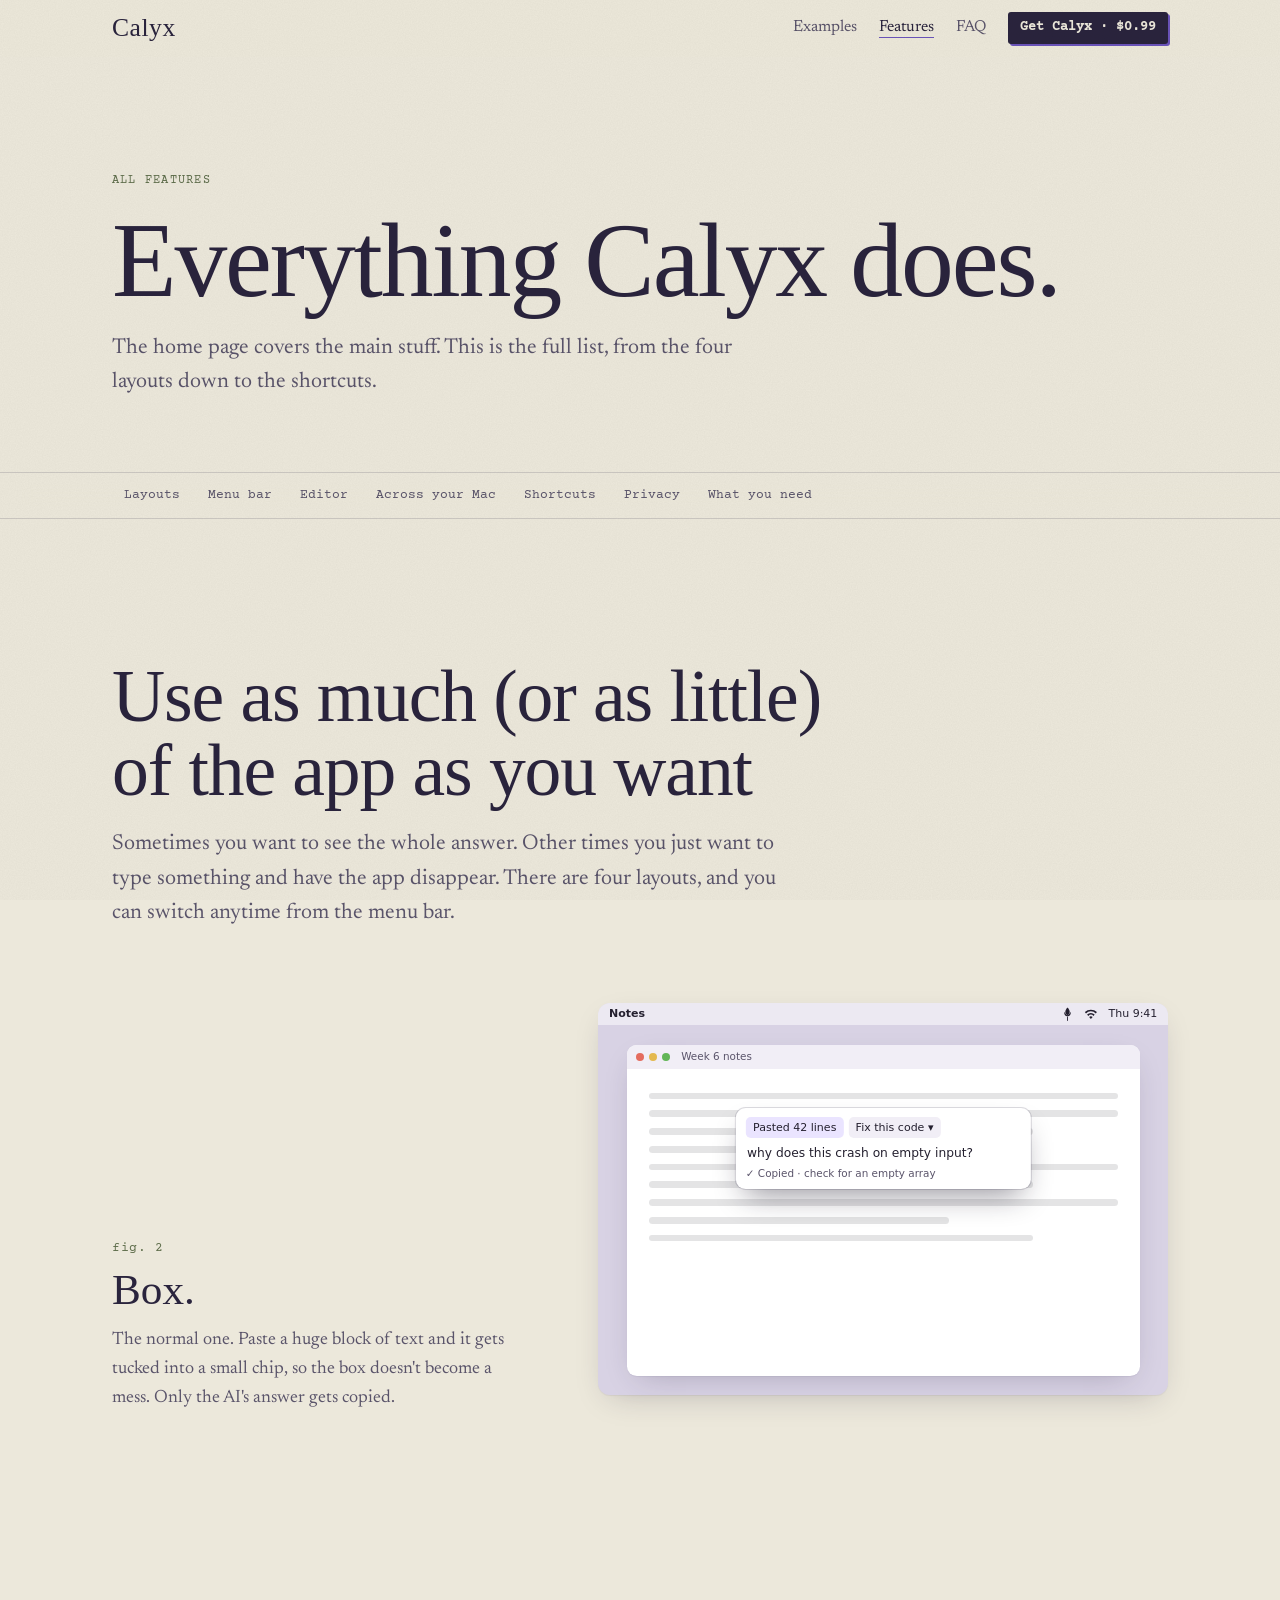
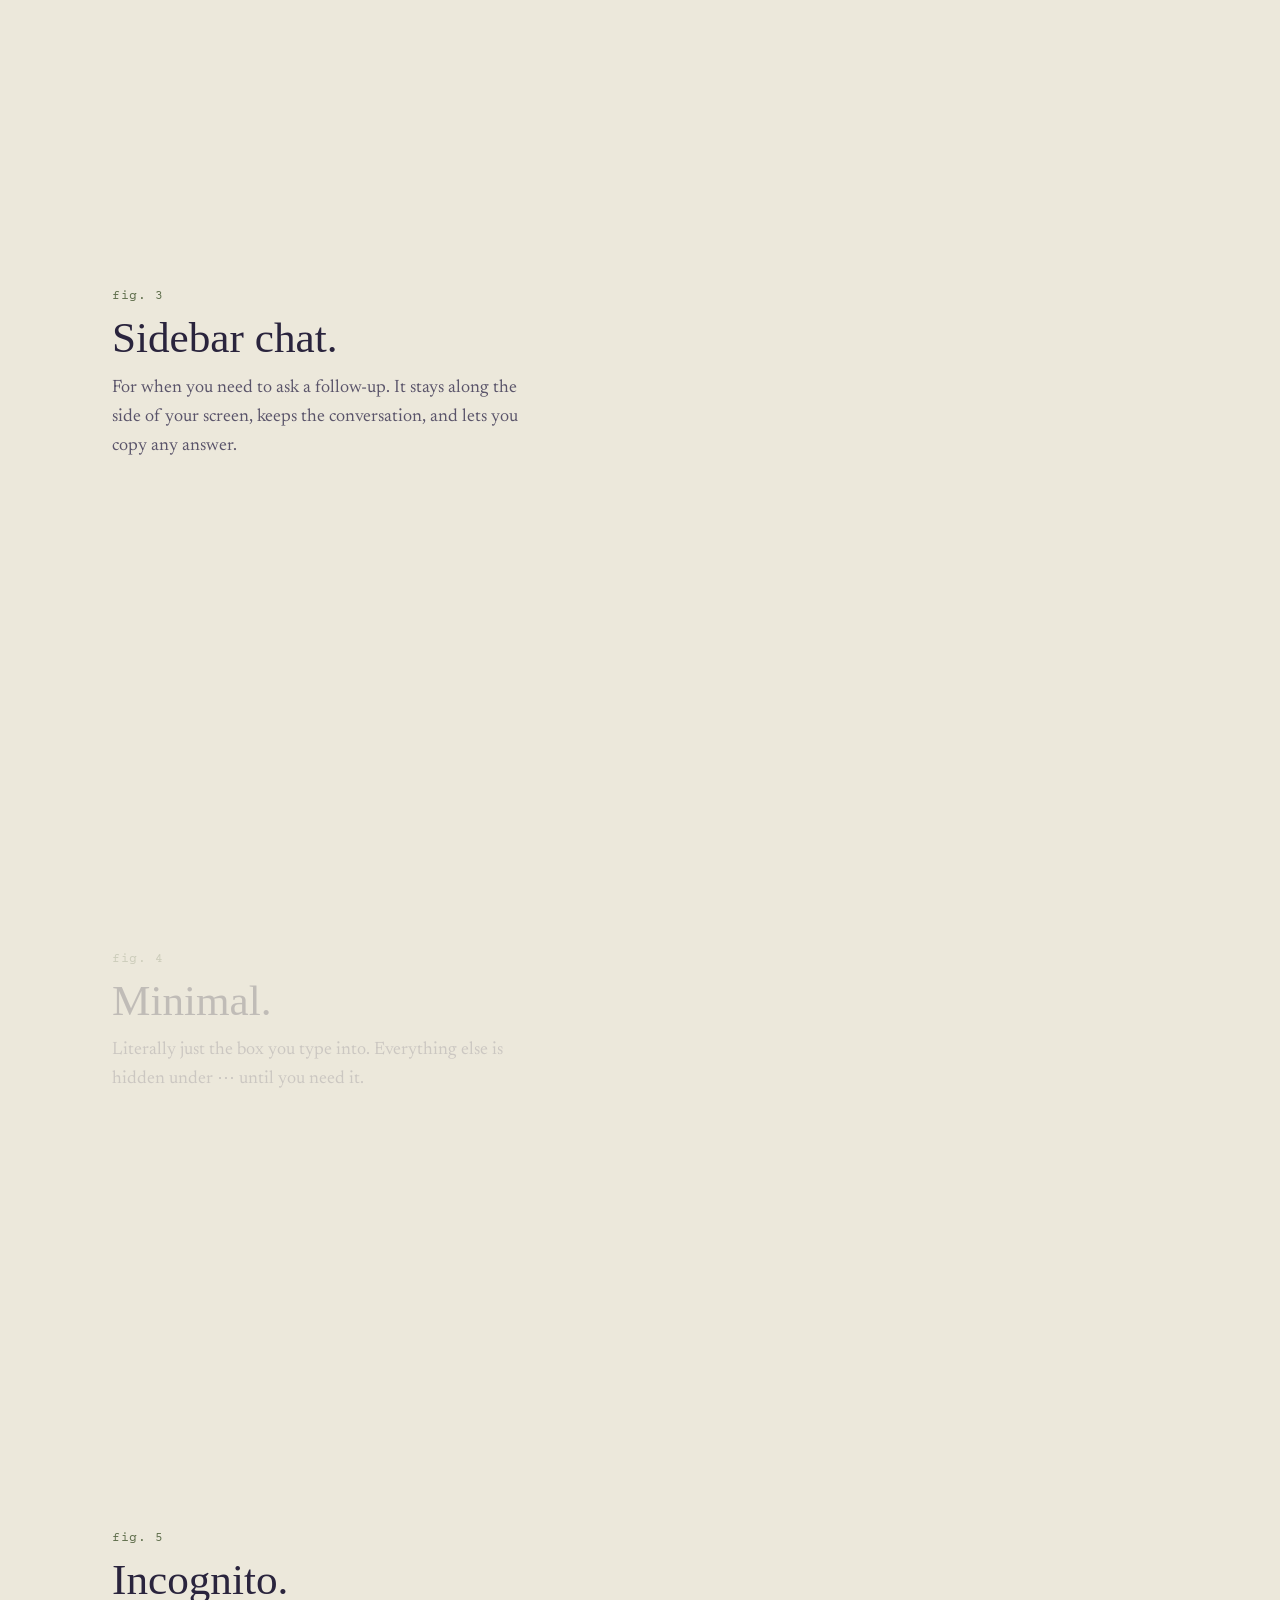
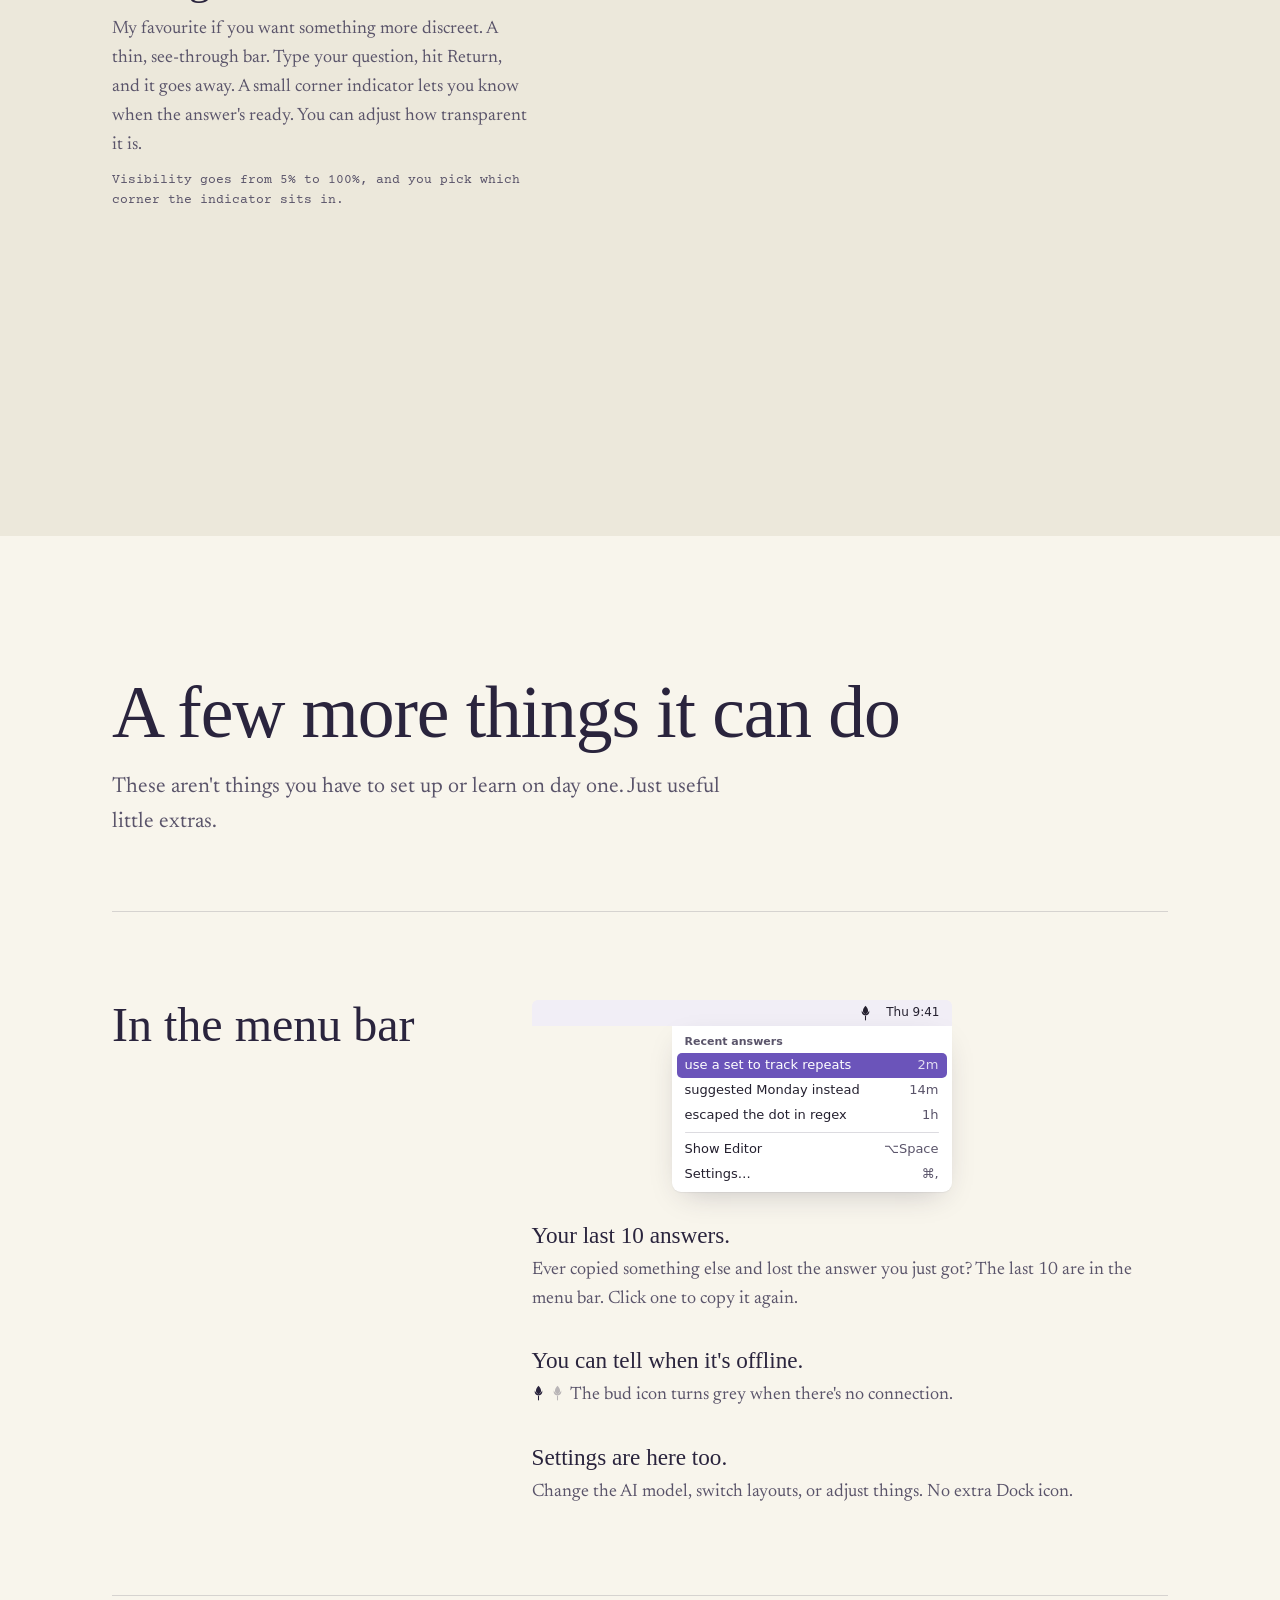
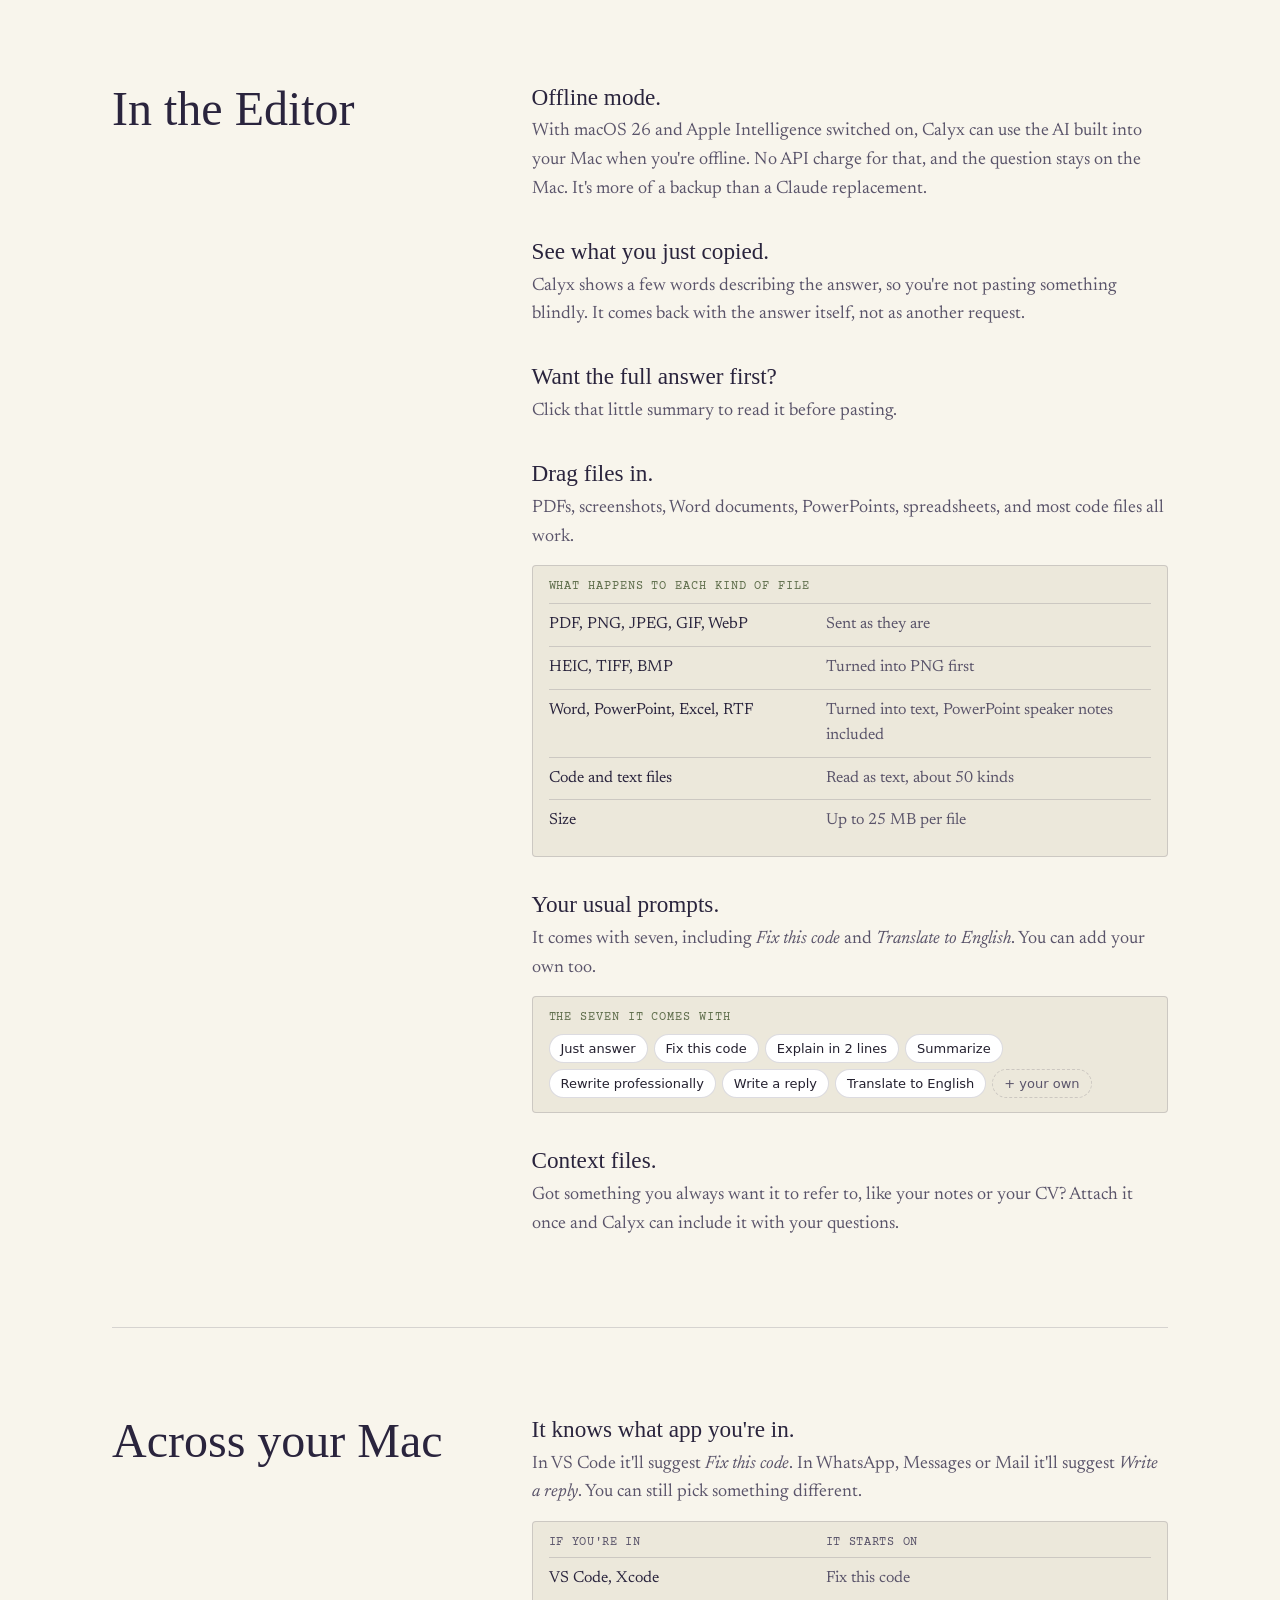
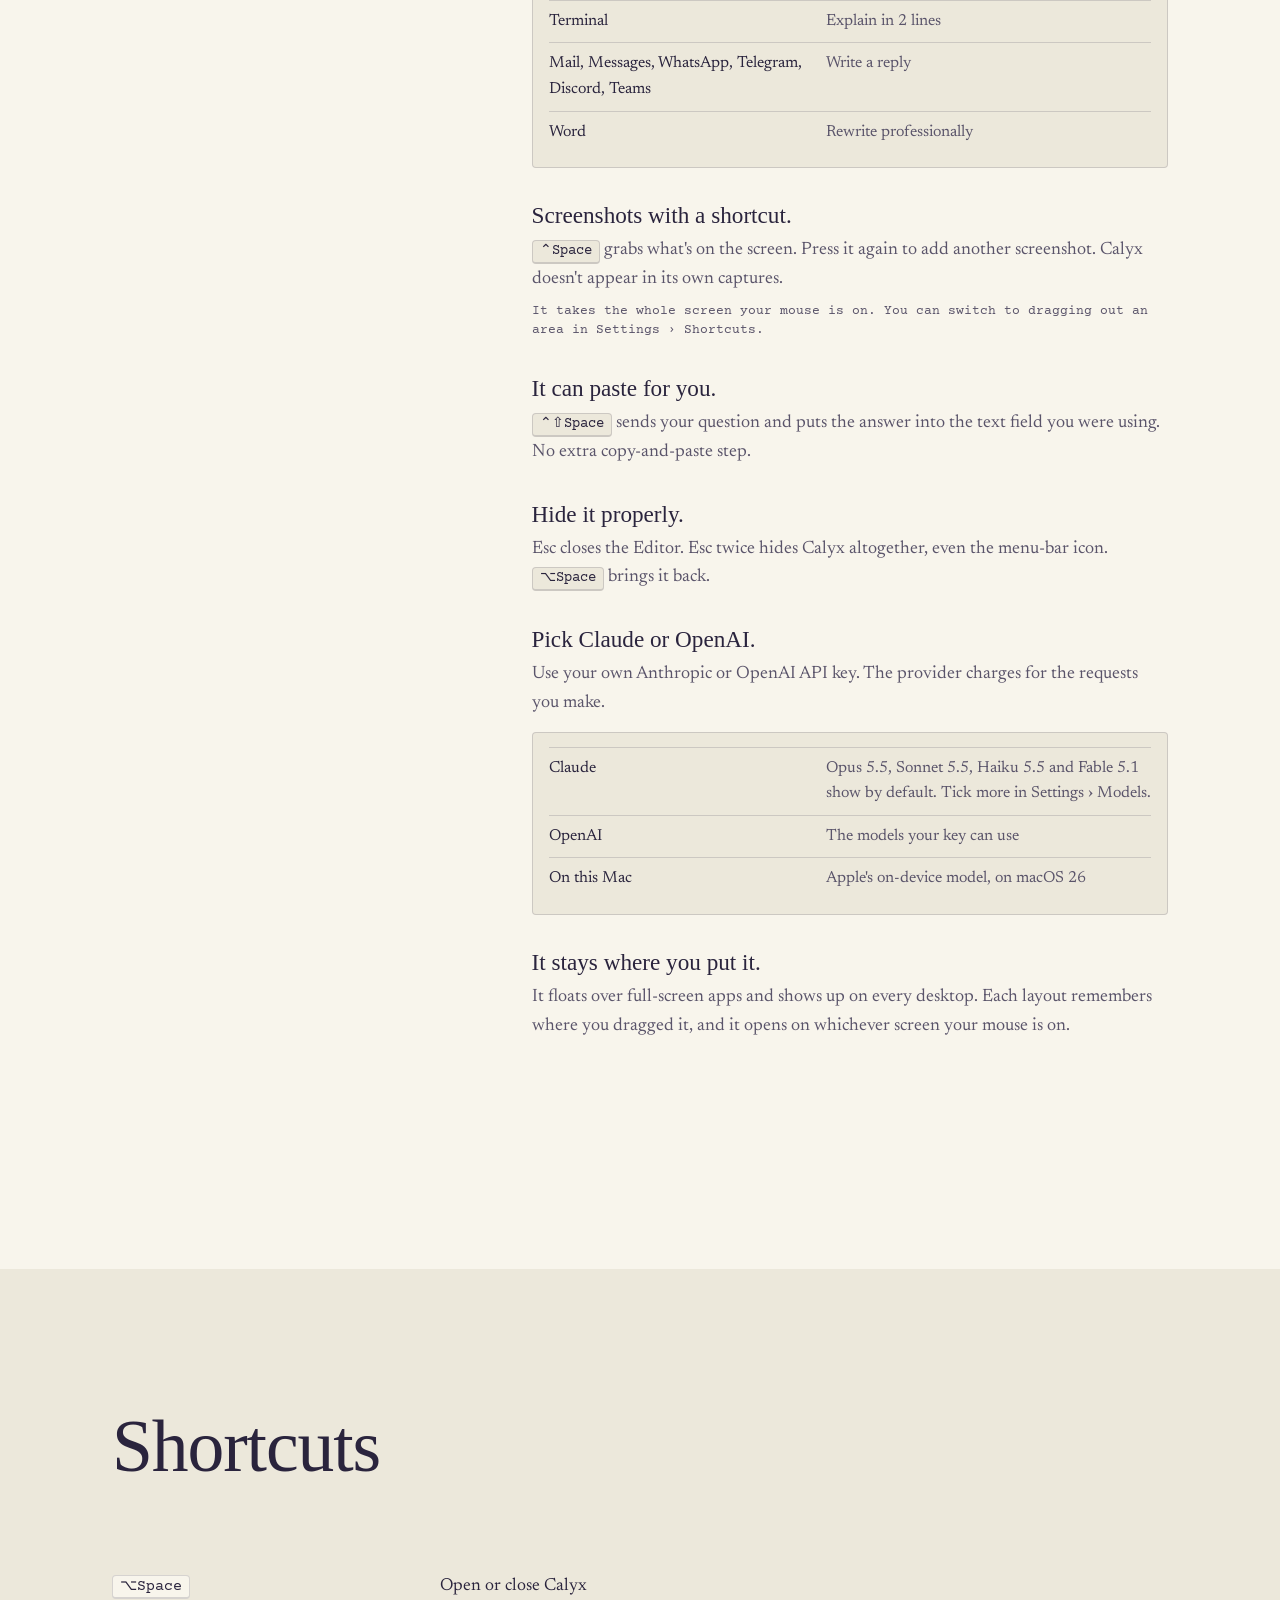
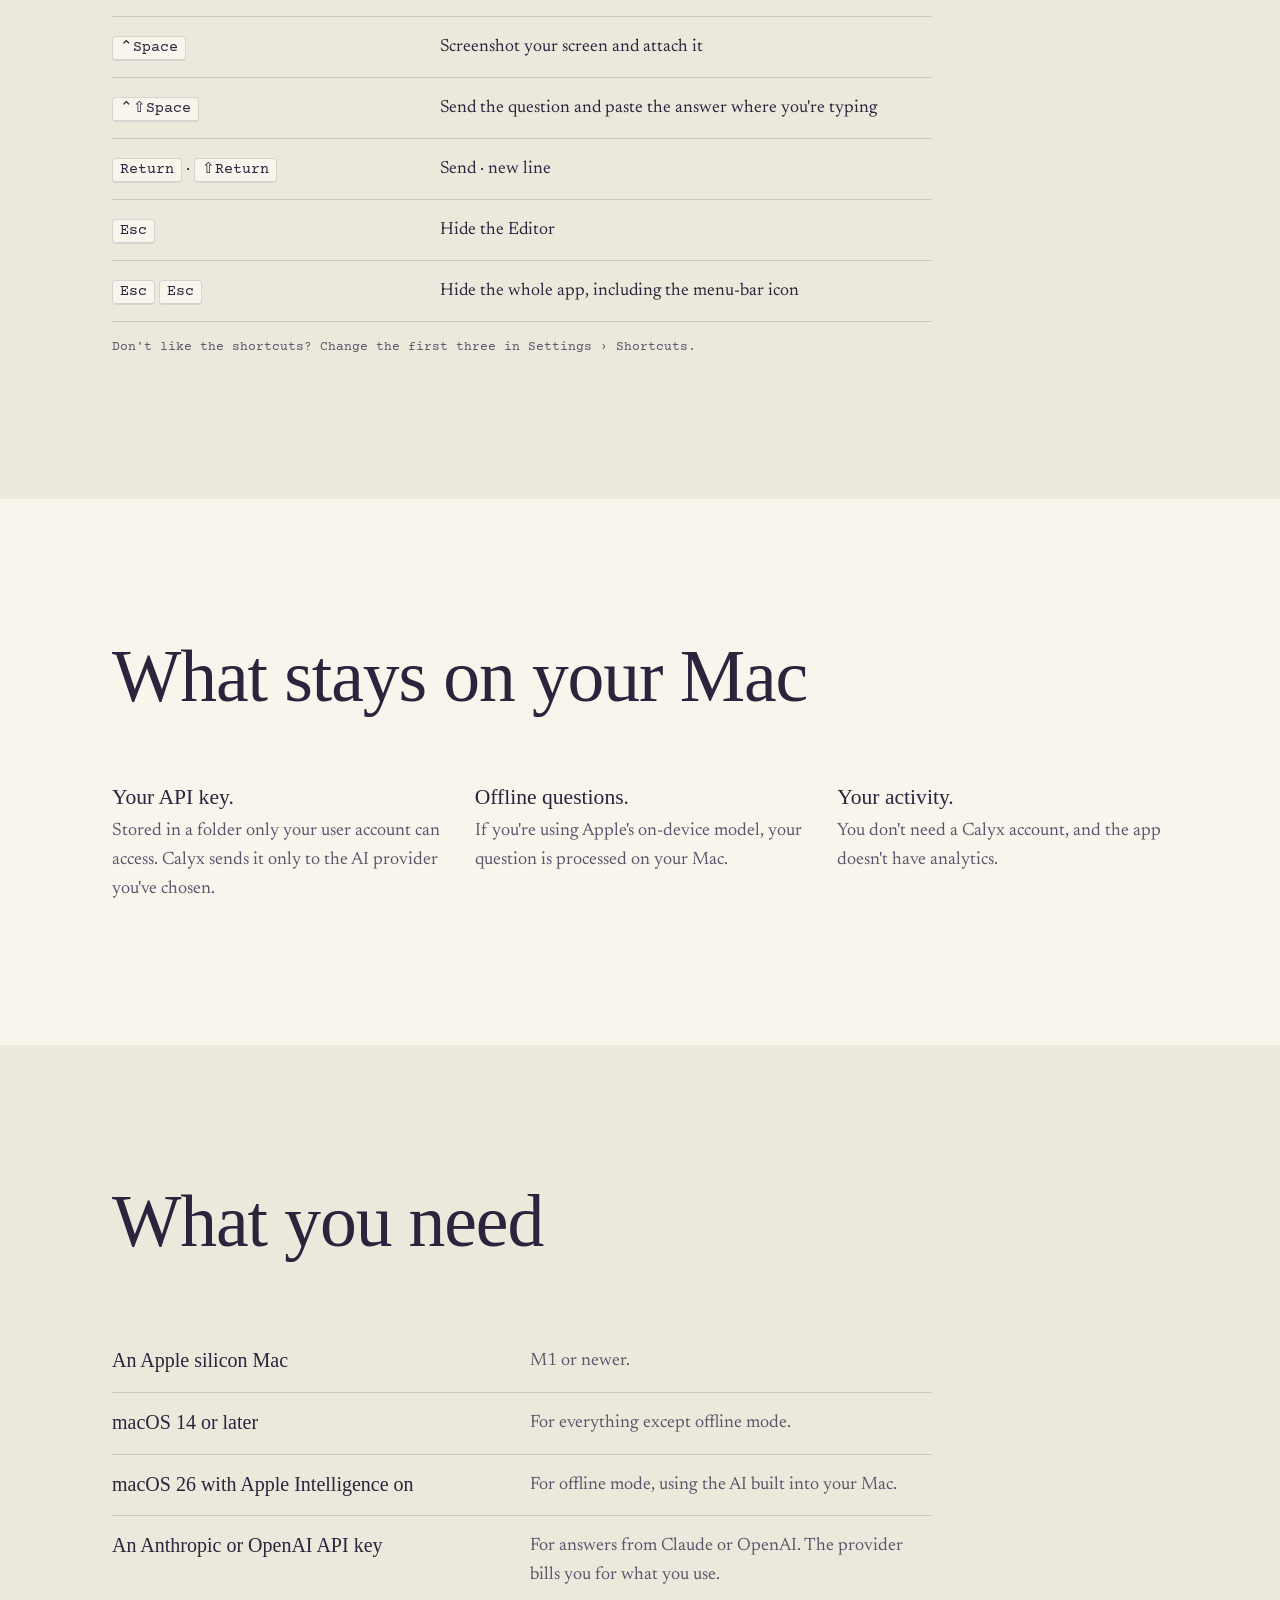
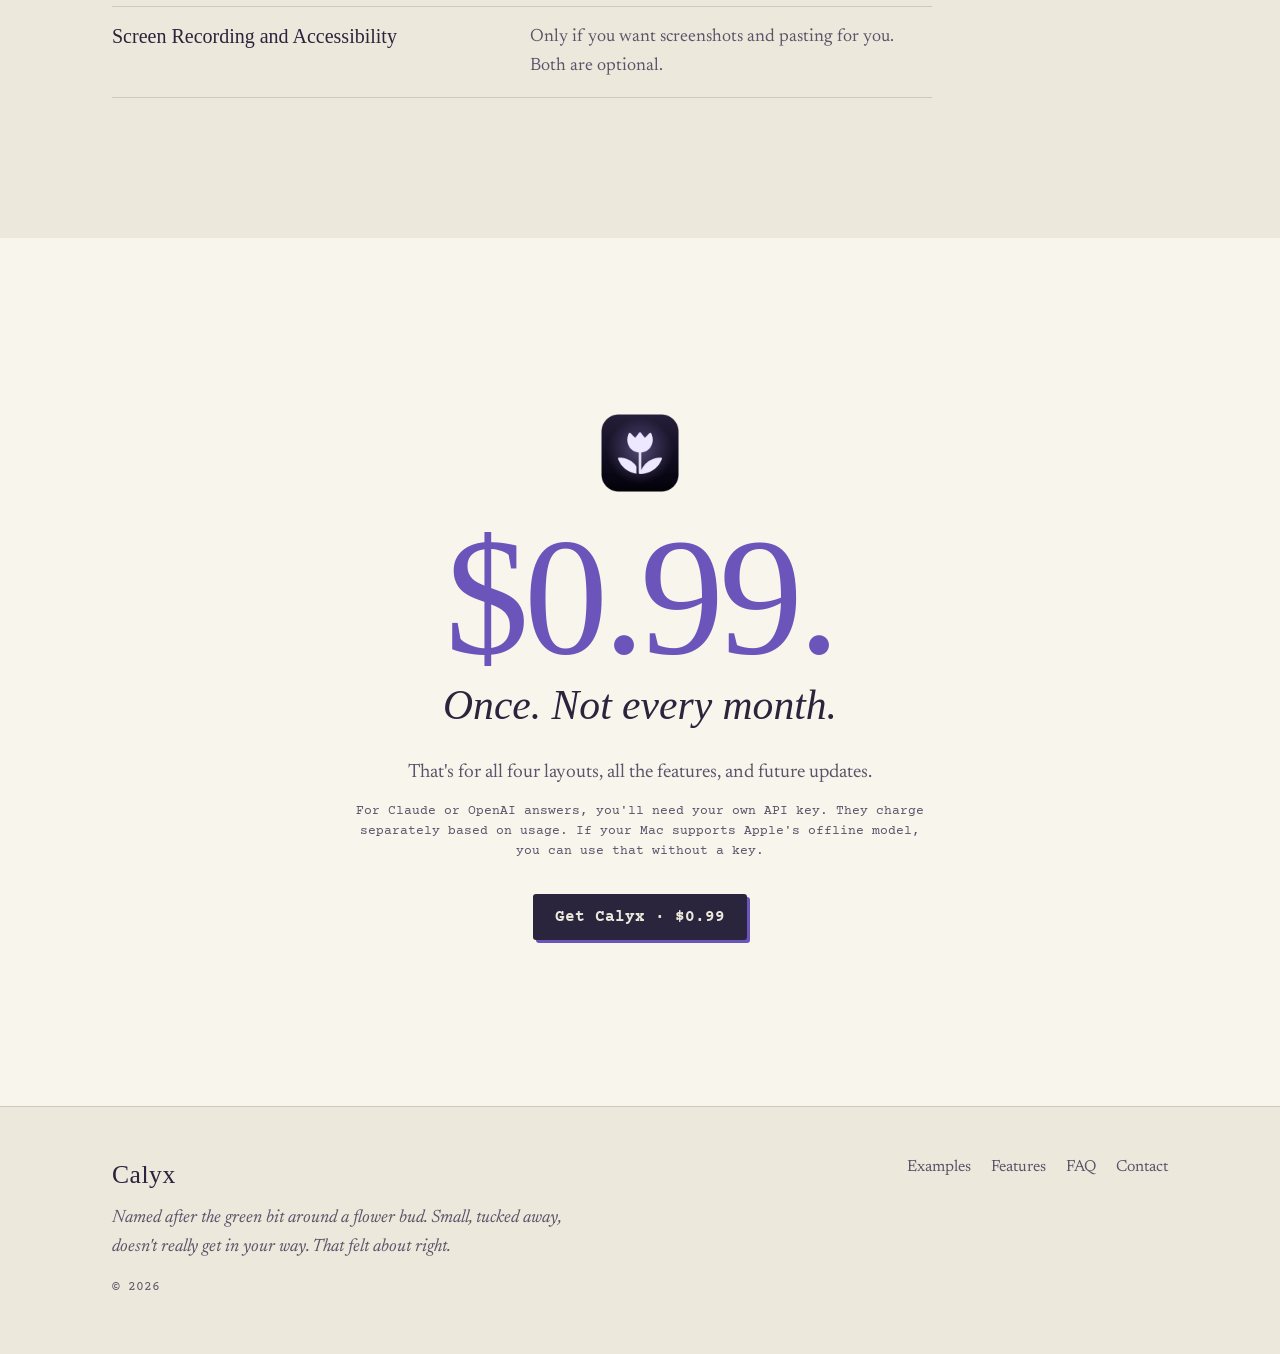
==== features.html @ e297855c "Version the CSS and JS links so updates aren't stuck behind the cache Co-Authored-By: Claude Opus 5." ====
<!doctype html>
<html lang="en" class="has-subnav">
<head>
  <meta charset="utf-8">
  <meta name="viewport" content="width=device-width, initial-scale=1">
  <title>All features · Calyx</title>
  <meta name="description" content="Everything Calyx does: the four layouts, the menu bar, the Editor, shortcuts, privacy, and what you need to run it.">
  <meta property="og:title" content="All features · Calyx">
  <meta property="og:description" content="Everything the $0.99 menu-bar AI app for Mac can do.">
  <meta property="og:image" content="https://nahshonl.github.io/calyx/assets/og.png">
  <meta name="twitter:card" content="summary_large_image">
  <meta name="color-scheme" content="light dark">
  <link rel="icon" href="assets/bud.svg" type="image/svg+xml">
  <link rel="apple-touch-icon" href="assets/app-icon.png">
  <link rel="preconnect" href="https://fonts.googleapis.com">
  <link rel="preconnect" href="https://fonts.gstatic.com" crossorigin>
  <link href="https://fonts.googleapis.com/css2?family=IM+Fell+English:ital@0;1&family=Newsreader:ital,opsz,wght@0,6..72,400;0,6..72,500;1,6..72,400&family=Courier+Prime:wght@400;700&display=swap" rel="stylesheet">
  <link rel="stylesheet" href="styles.css?v=202610161511">
  <script>document.documentElement.classList.add("js");</script>
</head>
<body>
  <svg class="grain" aria-hidden="true"><filter id="grain"><feTurbulence type="fractalNoise" baseFrequency=".85" numOctaves="3" stitchTiles="stitch"/><feColorMatrix values="0 0 0 0 0  0 0 0 0 0  0 0 0 0 0  0 0 0 .5 0"/></filter><rect width="100%" height="100%" filter="url(#grain)"/></svg>

  <header class="nav">
    <div class="nav-in wrap">
      <a class="wordmark" href="index.html" aria-label="Calyx home">Calyx</a>
      <nav aria-label="Main">
        <a class="hide-sm" href="index.html#examples">Examples</a>
        <a href="features.html" aria-current="page">Features</a>
        <a class="hide-sm" href="index.html#faq">FAQ</a>
        <a class="btn btn-small" data-buy href="#price">Get Calyx · $0.99</a>
      </nav>
    </div>
  </header>

  <main>
    <section class="page-hero">
      <div class="wrap">
        <p class="eyebrow" data-reveal>All features</p>
        <h1 class="page-title" data-reveal style="--i: 1">Everything Calyx does.</h1>
        <p class="lead" data-reveal style="--i: 2">The home page covers the main stuff. This is the full list, from the four layouts down to the shortcuts.</p>
      </div>
    </section>

    <nav class="subnav" aria-label="On this page">
      <div class="subnav-in wrap">
        <a href="#layouts">Layouts</a>
        <a href="#menu-bar">Menu bar</a>
        <a href="#editor">Editor</a>
        <a href="#across">Across your Mac</a>
        <a href="#shortcuts">Shortcuts</a>
        <a href="#privacy">Privacy</a>
        <a href="#needs">What you need</a>
      </div>
    </nav>

    <!-- Layouts: the screen sticks and switches layout as each description scrolls past. -->
    <section class="fsec" id="layouts" aria-labelledby="layouts-title">
      <div class="wrap">
        <div class="sec-head">
          <h2 class="title" id="layouts-title" data-reveal>Use as much (or as little) of the app as you want</h2>
          <p class="lead" data-reveal>Sometimes you want to see the whole answer. Other times you just want to type something and have the app disappear. There are four layouts, and you can switch anytime from the menu bar.</p>
        </div>

        <div class="story" data-steps>
          <div class="story-steps">
            <article class="story-step" data-step>
              <p class="story-num fig">fig. 2</p>
              <h3>Box.</h3>
              <p class="story-text">The normal one. Paste a huge block of text and it gets tucked into a small chip, so the box doesn't become a mess. Only the AI's answer gets copied.</p>
            </article>
            <article class="story-step" data-step>
              <p class="story-num fig">fig. 3</p>
              <h3>Sidebar chat.</h3>
              <p class="story-text">For when you need to ask a follow-up. It stays along the side of your screen, keeps the conversation, and lets you copy any answer.</p>
            </article>
            <article class="story-step" data-step>
              <p class="story-num fig">fig. 4</p>
              <h3>Minimal.</h3>
              <p class="story-text">Literally just the box you type into. Everything else is hidden under ⋯ until you need it.</p>
            </article>
            <article class="story-step" data-step>
              <p class="story-num fig">fig. 5</p>
              <h3>Incognito.</h3>
              <p class="story-text">My favourite if you want something more discreet. A thin, see-through bar. Type your question, hit Return, and it goes away. A small corner indicator lets you know when the answer's ready. You can adjust how transparent it is.</p>
              <p class="story-detail">Visibility goes from 5% to 100%, and you pick which corner the indicator sits in.</p>
            </article>
          </div>

          <div class="story-stick">
            <div class="screen-frame">
              <div class="screen lay-screen" data-step-screen data-active="1" aria-hidden="true">
                <div class="mbar"><b>Notes</b><span class="mbar-right"><span class="mb-bud"></span><svg class="wifi" viewBox="0 0 16 12"><path d="M8 11.6 10 9.3a3 3 0 0 0-4 0Z"/><path d="M3.6 6.5a6.4 6.4 0 0 1 8.8 0l-1.3 1.5a4.4 4.4 0 0 0-6.2 0Z"/><path d="M1 3.6a10 10 0 0 1 14 0l-1.3 1.5a8 8 0 0 0-11.4 0Z"/></svg><span>Thu 9:41</span></span></div>
                <div class="win">
                  <div class="win-bar"><i></i><i></i><i></i><span>Week 6 notes</span></div>
                  <div class="win-body"><div class="doc-lines"><i></i><i></i><i></i><i></i><i></i><i></i><i></i><i></i><i></i></div></div>
                </div>

                <div class="lay" data-n="1">
                  <div class="cx-box">
                    <div class="cx-chips"><span class="chip">Pasted 42 lines</span><span class="chip chip-ghost">Fix this code ▾</span></div>
                    <div class="cx-in">why does this crash on empty input?</div>
                    <div class="cx-sum">✓ Copied · check for an empty array</div>
                  </div>
                </div>

                <div class="lay" data-n="2">
                  <div class="sb">
                    <div class="sb-msg sb-me">Turn this into a SQL query</div>
                    <div class="sb-msg">Here you go:<pre>SELECT name, total
FROM orders
WHERE total &gt; 100;</pre><span class="sb-copy">Copy</span></div>
                    <div class="sb-in">Ask a follow-up…</div>
                  </div>
                </div>

                <div class="lay" data-n="3">
                  <div class="mm">make this email less awkward<span>⋯</span></div>
                </div>

                <div class="lay" data-n="4">
                  <div class="ib"><span>give me a hint</span><span class="ib-tag">+1 screenshot</span></div>
                  <div class="vis-tag">Visibility · 35%</div>
                  <div class="corner"><span class="spin"></span></div>
                </div>
              </div>
            </div>
          </div>
        </div>
      </div>
    </section>

    <!-- Field notes: everything else, grouped by where you run into it. -->
    <section class="fsec alt" id="notes" aria-labelledby="notes-title">
      <div class="wrap">
        <div class="sec-head">
          <h2 class="title" id="notes-title" data-reveal>A few more things it can do</h2>
          <p class="lead" data-reveal>These aren't things you have to set up or learn on day one. Just useful little extras.</p>
        </div>

        <div class="group" id="menu-bar">
          <div class="group-head"><h3>In the menu bar</h3></div>
          <div>
            <figure class="menu" aria-label="The Calyx menu with recent answers" data-reveal>
              <div class="menu-bar" aria-hidden="true"><span class="mb-bud"></span><span class="menu-clock">Thu 9:41</span></div>
              <ul class="menu-list" aria-hidden="true">
                <li class="menu-head">Recent answers</li>
                <li class="hov">use a set to track repeats <span>2m</span></li>
                <li>suggested Monday instead <span>14m</span></li>
                <li>escaped the dot in regex <span>1h</span></li>
                <li class="menu-sep"></li>
                <li>Show Editor <span>⌥Space</span></li>
                <li>Settings… <span>⌘,</span></li>
              </ul>
            </figure>
            <div class="note-list" data-reveal-group>
              <div class="note">
                <h4>Your last 10 answers.</h4>
                <p>Ever copied something else and lost the answer you just got? The last 10 are in the menu bar. Click one to copy it again.</p>
              </div>
              <div class="note">
                <h4>You can tell when it's offline.</h4>
                <p><span class="net" aria-hidden="true"><span class="mb-bud"></span><span class="mb-bud off"></span></span>The bud icon turns grey when there's no connection.</p>
              </div>
              <div class="note">
                <h4>Settings are here too.</h4>
                <p>Change the AI model, switch layouts, or adjust things. No extra Dock icon.</p>
              </div>
            </div>
          </div>
        </div>

        <div class="group" id="editor">
          <div class="group-head"><h3>In the Editor</h3></div>
          <div class="note-list" data-reveal-group>
            <div class="note">
              <h4>Offline mode.</h4>
              <p>With macOS 26 and Apple Intelligence switched on, Calyx can use the AI built into your Mac when you're offline. No API charge for that, and the question stays on the Mac. It's more of a backup than a Claude replacement.</p>
            </div>
            <div class="note">
              <h4>See what you just copied.</h4>
              <p>Calyx shows a few words describing the answer, so you're not pasting something blindly. It comes back with the answer itself, not as another request.</p>
            </div>
            <div class="note">
              <h4>Want the full answer first?</h4>
              <p>Click that little summary to read it before pasting.</p>
            </div>
            <div class="note">
              <h4>Drag files in.</h4>
              <p>PDFs, screenshots, Word documents, PowerPoints, spreadsheets, and most code files all work.</p>
              <div class="detail">
                <p class="detail-h">What happens to each kind of file</p>
                <table class="mini">
                  <tbody>
                    <tr><td>PDF, PNG, JPEG, GIF, WebP</td><td>Sent as they are</td></tr>
                    <tr><td>HEIC, TIFF, BMP</td><td>Turned into PNG first</td></tr>
                    <tr><td>Word, PowerPoint, Excel, RTF</td><td>Turned into text, PowerPoint speaker notes included</td></tr>
                    <tr><td>Code and text files</td><td>Read as text, about 50 kinds</td></tr>
                    <tr><td>Size</td><td>Up to 25 MB per file</td></tr>
                  </tbody>
                </table>
              </div>
            </div>
            <div class="note">
              <h4>Your usual prompts.</h4>
              <p>It comes with seven, including <i>Fix this code</i> and <i>Translate to English</i>. You can add your own too.</p>
              <div class="detail">
                <p class="detail-h">The seven it comes with</p>
                <div class="chips">
                  <span class="pchip">Just answer</span>
                  <span class="pchip">Fix this code</span>
                  <span class="pchip">Explain in 2 lines</span>
                  <span class="pchip">Summarize</span>
                  <span class="pchip">Rewrite professionally</span>
                  <span class="pchip">Write a reply</span>
                  <span class="pchip">Translate to English</span>
                  <span class="pchip add">+ your own</span>
                </div>
              </div>
            </div>
            <div class="note">
              <h4>Context files.</h4>
              <p>Got something you always want it to refer to, like your notes or your CV? Attach it once and Calyx can include it with your questions.</p>
            </div>
          </div>
        </div>

        <div class="group" id="across">
          <div class="group-head"><h3>Across your Mac</h3></div>
          <div class="note-list" data-reveal-group>
            <div class="note">
              <h4>It knows what app you're in.</h4>
              <p>In VS Code it'll suggest <i>Fix this code</i>. In WhatsApp, Messages or Mail it'll suggest <i>Write a reply</i>. You can still pick something different.</p>
              <div class="detail">
                <table class="mini">
                  <thead><tr><th>If you're in</th><th>It starts on</th></tr></thead>
                  <tbody>
                    <tr><td>VS Code, Xcode</td><td>Fix this code</td></tr>
                    <tr><td>Terminal</td><td>Explain in 2 lines</td></tr>
                    <tr><td>Mail, Messages, WhatsApp, Telegram, Discord, Teams</td><td>Write a reply</td></tr>
                    <tr><td>Word</td><td>Rewrite professionally</td></tr>
                  </tbody>
                </table>
              </div>
            </div>
            <div class="note">
              <h4>Screenshots with a shortcut.</h4>
              <p><kbd>⌃Space</kbd> grabs what's on the screen. Press it again to add another screenshot. Calyx doesn't appear in its own captures.</p>
              <p class="fine">It takes the whole screen your mouse is on. You can switch to dragging out an area in Settings › Shortcuts.</p>
            </div>
            <div class="note">
              <h4>It can paste for you.</h4>
              <p><kbd>⌃⇧Space</kbd> sends your question and puts the answer into the text field you were using. No extra copy-and-paste step.</p>
            </div>
            <div class="note">
              <h4>Hide it properly.</h4>
              <p>Esc closes the Editor. Esc twice hides Calyx altogether, even the menu-bar icon. <kbd>⌥Space</kbd> brings it back.</p>
            </div>
            <div class="note">
              <h4>Pick Claude or OpenAI.</h4>
              <p>Use your own Anthropic or OpenAI API key. The provider charges for the requests you make.</p>
              <div class="detail">
                <table class="mini">
                  <tbody>
                    <tr><td>Claude</td><td>Opus 5.5, Sonnet 5.5, Haiku 5.5 and Fable 5.1 show by default. Tick more in Settings › Models.</td></tr>
                    <tr><td>OpenAI</td><td>The models your key can use</td></tr>
                    <tr><td>On this Mac</td><td>Apple's on-device model, on macOS 26</td></tr>
                  </tbody>
                </table>
              </div>
            </div>
            <div class="note">
              <h4>It stays where you put it.</h4>
              <p>It floats over full-screen apps and shows up on every desktop. Each layout remembers where you dragged it, and it opens on whichever screen your mouse is on.</p>
            </div>
          </div>
        </div>
      </div>
    </section>

    <!-- Shortcuts -->
    <section class="fsec" id="shortcuts" aria-labelledby="keys-title">
      <div class="wrap">
        <div class="sec-head">
          <h2 class="title" id="keys-title" data-reveal>Shortcuts</h2>
        </div>
        <table class="keys-table" data-reveal>
          <tbody>
            <tr><td><kbd>⌥Space</kbd></td><td>Open or close Calyx</td></tr>
            <tr><td><kbd>⌃Space</kbd></td><td>Screenshot your screen and attach it</td></tr>
            <tr><td><kbd>⌃⇧Space</kbd></td><td>Send the question and paste the answer where you're typing</td></tr>
            <tr><td><kbd>Return</kbd> · <kbd>⇧Return</kbd></td><td>Send · new line</td></tr>
            <tr><td><kbd>Esc</kbd></td><td>Hide the Editor</td></tr>
            <tr><td><kbd>Esc</kbd> <kbd>Esc</kbd></td><td>Hide the whole app, including the menu-bar icon</td></tr>
          </tbody>
        </table>
        <p class="fine">Don't like the shortcuts? Change the first three in Settings › Shortcuts.</p>
      </div>
    </section>

    <!-- Privacy -->
    <section class="fsec alt" id="privacy" aria-labelledby="privacy-title">
      <div class="wrap">
        <div class="sec-head">
          <h2 class="title" id="privacy-title" data-reveal>What stays on your Mac</h2>
        </div>
        <ul class="plain-list" data-reveal-group>
          <li><b>Your API key.</b>Stored in a folder only your user account can access. Calyx sends it only to the AI provider you've chosen.</li>
          <li><b>Offline questions.</b>If you're using Apple's on-device model, your question is processed on your Mac.</li>
          <li><b>Your activity.</b>You don't need a Calyx account, and the app doesn't have analytics.</li>
        </ul>
      </div>
    </section>

    <!-- What you need -->
    <section class="fsec" id="needs" aria-labelledby="needs-title">
      <div class="wrap">
        <div class="sec-head">
          <h2 class="title" id="needs-title" data-reveal>What you need</h2>
        </div>
        <ul class="needs" data-reveal-group>
          <li><span>An Apple silicon Mac</span><span>M1 or newer.</span></li>
          <li><span>macOS 14 or later</span><span>For everything except offline mode.</span></li>
          <li><span>macOS 26 with Apple Intelligence on</span><span>For offline mode, using the AI built into your Mac.</span></li>
          <li><span>An Anthropic or OpenAI API key</span><span>For answers from Claude or OpenAI. The provider bills you for what you use.</span></li>
          <li><span>Screen Recording and Accessibility</span><span>Only if you want screenshots and pasting for you. Both are optional.</span></li>
        </ul>
      </div>
    </section>

    <!-- Price -->
    <section class="price-sec alt" id="price" aria-labelledby="price-title">
      <div class="wrap">
        <img class="price-icon" src="assets/app-icon.png" width="96" height="96" alt="A pale flower bud on a dark rounded square" data-reveal>
        <h2 class="price-big" id="price-title" data-reveal="scale">$0.99.</h2>
        <p class="price-sub" data-reveal>Once. Not every month.</p>
        <p class="price-body" data-reveal>That's for all four layouts, all the features, and future updates.</p>
        <p class="fine price-fine" data-reveal>For Claude or OpenAI answers, you'll need your own API key. They charge separately based on usage. If your Mac supports Apple's offline model, you can use that without a key.</p>
        <a class="btn" data-buy href="#price" data-reveal>Get Calyx · $0.99</a>
      </div>
    </section>
  </main>

  <footer class="foot">
    <div class="foot-in wrap">
      <div>
        <span class="wordmark">Calyx</span>
        <p>Named after the green bit around a flower bud. Small, tucked away, doesn't really get in your way. That felt about right.</p>
      </div>
      <nav class="foot-links" aria-label="Footer">
        <a href="index.html#examples">Examples</a>
        <a href="features.html" aria-current="page">Features</a>
        <a href="index.html#faq">FAQ</a>
        <a data-contact href="mailto:hello@example.com">Contact</a>
      </nav>
      <p class="fine">© 2026</p>
    </div>
  </footer>

  <script src="main.js?v=202610161511"></script>
</body>
</html>
---- styles.css ----
/* Calyx: a herbarium sheet for a Mac app.
   Board and sheet paper, aubergine ink from the app icon, lilac for petals, sage for the calyx. */
:root {
  --board: #ECE8DB;
  --sheet: #F8F5EC;
  --card: var(--sheet);
  --ink: #2A243D;
  --ink-2: #5A546A;
  --rule: rgba(42, 36, 61, .16);
  --lilac: #6B54BA;
  --lilac-wash: #B9A6FF;
  --sage: #5F6E4C;
  --sage-wash: #6F7F5C;
  --tape: rgba(214, 199, 150, .55);
  --win: #FFFFFF;
  --win-ink: #24202F;
  --win-2: #F1EEF6;
  --desk: #D8D2E4;
  --mbar: rgba(255, 255, 255, .5);
  --hud: rgba(11, 10, 18, .86);
  --hud-edge: transparent;
  --ok: #2F7D4F;
  --pick: #6B54BA;
  --shadow: 0 1px 1px rgba(42, 36, 61, .06), 0 10px 30px -12px rgba(42, 36, 61, .28);
  --grain: .07;

  --display: "IM Fell English", "Iowan Old Style", Georgia, serif;
  --body: "Newsreader", "Iowan Old Style", Georgia, serif;
  --mono: "Courier Prime", "Courier New", monospace;
  --ui: -apple-system, BlinkMacSystemFont, "SF Pro Text", system-ui, sans-serif;
  --ease: cubic-bezier(.2, .7, .2, 1);

  --gutter: 16px;
  --max: 1120px;
  --nav-h: 56px;
}
@media (min-width: 720px) { :root { --gutter: 32px; } }

@media (prefers-color-scheme: dark) {
  :root {
    --board: #13111A;
    --sheet: #1C1926;
    --ink: #ECE6FF;
    --ink-2: #ABA4BE;
    --rule: rgba(236, 230, 255, .14);
    --lilac: #B9A6FF;
    --lilac-wash: #B9A6FF;
    --sage: #9DAE86;
    --sage-wash: #9DAE86;
    --tape: rgba(185, 166, 255, .16);
    --win: #2A2636;
    --win-ink: #ECE6FF;
    --win-2: #353042;
    --desk: #2B2638;
    --mbar: rgba(0, 0, 0, .3);
    --hud-edge: rgba(255, 255, 255, .1);
    --ok: #6CC08A;
    --shadow: 0 1px 1px rgba(0, 0, 0, .3), 0 14px 34px -12px rgba(0, 0, 0, .7);
    --grain: .05;
  }
}

*, *::before, *::after { box-sizing: border-box; }
html { -webkit-text-size-adjust: 100%; scroll-behavior: smooth; scroll-padding-top: calc(var(--nav-h) + 24px); }
html.has-subnav { scroll-padding-top: calc(var(--nav-h) + 72px); }
body {
  margin: 0;
  background: var(--board);
  color: var(--ink);
  font: 400 1.125rem/1.6 var(--body);
  font-optical-sizing: auto;
  overflow-x: clip;
}
img, svg { display: block; max-width: 100%; }
a { color: inherit; }
:focus-visible { outline: 2px solid var(--lilac); outline-offset: 3px; border-radius: 4px; }
h1, h2, h3, h4 { font-weight: 400; margin: 0; }
p { margin: 0; }

.grain { position: fixed; inset: 0; width: 100%; height: 100%; pointer-events: none; opacity: var(--grain); z-index: 50; transform: translateZ(0); }
.wrap { max-width: var(--max); margin-inline: auto; padding-inline: var(--gutter); }
.center { text-align: center; }

/* ------------------------------------------------------------------ type */
.eyebrow { font: .78rem/1.4 var(--mono); letter-spacing: .1em; text-transform: uppercase; color: var(--sage); }
.fine { font: .8rem/1.55 var(--mono); color: var(--ink-2); }
.title { font-family: var(--display); font-size: clamp(2.5rem, 6vw, 4.6rem); line-height: 1; letter-spacing: -.015em; text-wrap: balance; }
.title-md { font-family: var(--display); font-size: clamp(1.8rem, 3.4vw, 2.6rem); line-height: 1.08; text-wrap: balance; }
.lead { font-size: clamp(1.15rem, 1.8vw, 1.35rem); color: var(--ink-2); max-width: 42rem; text-wrap: pretty; }
.sec-head { display: grid; gap: 20px; margin-bottom: clamp(40px, 6vw, 72px); }
.sec-head.center { justify-items: center; }
.sec-head.center .lead { margin-inline: auto; }

/* Buttons: a pressed ink stamp rather than a pill. */
.btn {
  display: inline-block;
  font: 700 1rem/1 var(--mono);
  text-decoration: none;
  color: var(--board);
  background: var(--ink);
  padding: 15px 22px;
  border-radius: 3px;
  box-shadow: 3px 3px 0 var(--lilac);
  transition: transform .15s, box-shadow .15s;
}
.btn:hover { transform: translate(-1px, -1px); box-shadow: 4px 4px 0 var(--lilac); }
.btn:active { transform: translate(2px, 2px); box-shadow: 1px 1px 0 var(--lilac); }
.btn-small { padding: 9px 12px; font-size: .85rem; box-shadow: 2px 2px 0 var(--lilac); }

kbd {
  display: inline-block;
  font: .85em/1.3 var(--mono);
  padding: 1px 7px;
  border: 1px solid var(--rule);
  border-bottom-width: 2px;
  border-radius: 4px;
  background: var(--sheet);
  color: var(--ink);
  white-space: nowrap;
}

/* ------------------------------------------------------------------ scroll reveals */
.js [data-reveal] {
  opacity: 0;
  translate: 0 28px;
  transition: opacity .9s var(--ease), translate .9s var(--ease), scale .9s var(--ease);
  transition-delay: calc(var(--i, 0) * 90ms);
}
.js [data-reveal="scale"] { translate: none; scale: .9; }
.js [data-reveal].in { opacity: 1; translate: none; scale: none; }

/* ------------------------------------------------------------------ nav */
.nav {
  position: sticky; top: 0; z-index: 40;
  background: color-mix(in srgb, var(--board) 82%, transparent);
  -webkit-backdrop-filter: saturate(1.4) blur(14px);
  backdrop-filter: saturate(1.4) blur(14px);
  border-bottom: 1px solid transparent;
  transition: border-color .3s;
}
.nav.scrolled { border-bottom-color: var(--rule); }
.nav-in { display: flex; align-items: center; justify-content: space-between; gap: 16px; height: var(--nav-h); }
.wordmark { font-family: var(--display); font-size: 1.6rem; letter-spacing: .02em; text-decoration: none; }
.nav nav { display: flex; align-items: center; gap: 22px; font-size: 1rem; }
.nav nav a:not(.btn) { text-decoration: none; color: var(--ink-2); }
.nav nav a:not(.btn):hover, .nav nav a[aria-current="page"] { color: var(--ink); }
.nav nav a[aria-current="page"] { text-decoration: underline; text-decoration-color: var(--lilac); text-underline-offset: 6px; }
@media (max-width: 640px) {
  .nav nav { gap: 14px; }
  .nav .hide-sm { display: none; }
}

/* ------------------------------------------------------------------ hero */
.hero-in {
  display: grid;
  grid-template-columns: minmax(0, 1.15fr) minmax(0, .85fr);
  gap: clamp(32px, 6vw, 80px);
  align-items: center;
  padding-block: clamp(32px, 6vw, 64px) clamp(64px, 9vw, 112px);
}
@media (min-width: 881px) { .hero-in { min-height: calc(100svh - var(--nav-h)); } }
/* As the hero scrolls away the words drift up and fade, and the sheet lags behind and tilts. */
.hero-copy { display: grid; gap: 24px; transform: translateY(calc(var(--p, 0) * -70px)); opacity: calc(1 - var(--p, 0) * 1.15); }
.hero-art { transform: translateY(calc(var(--p, 0) * 90px)); }
.hero h1 { font-family: var(--display); font-size: clamp(3rem, 6.4vw, 5.3rem); line-height: .96; letter-spacing: -.02em; text-wrap: balance; }
.hero h1 em { color: var(--lilac); }
.lede { font-size: 1.25rem; max-width: 33rem; color: var(--ink-2); text-wrap: pretty; }
.cta { display: grid; gap: 12px; justify-items: start; margin-top: 4px; }

/* The Incognito demo: a faint black bar that types, vanishes, and reports back. */
.demo { position: relative; max-width: 420px; height: 92px; }
.demo-bar {
  display: flex; align-items: center;
  height: 44px;
  padding: 0 14px;
  background: var(--hud);
  color: rgba(255, 255, 255, .72);
  box-shadow: inset 0 0 0 1px var(--hud-edge);
  font: 15px/1 var(--ui);
  border-radius: 8px;
  transition: opacity .35s, transform .35s;
}
.demo-text { white-space: pre; overflow: hidden; text-overflow: ellipsis; }
.caret { flex: none; width: 1.5px; height: 18px; margin-left: 1px; background: rgba(255, 255, 255, .72); animation: blink 1s steps(1) infinite; }
.demo-bar.gone { opacity: 0; transform: translateY(-4px); }
.demo-pill {
  position: absolute; right: 0; bottom: 0;
  display: inline-flex; align-items: center; gap: 8px;
  max-width: 100%;
  padding: 7px 11px;
  background: var(--hud);
  color: rgba(255, 255, 255, .8);
  box-shadow: inset 0 0 0 1px var(--hud-edge);
  font: 12px/1.2 var(--ui);
  border-radius: 999px;
  opacity: 0;
  transition: opacity .3s;
}
.demo-pill.show { opacity: 1; }
.demo-pill .spin { display: none; }
.demo-pill.working .spin { display: inline-block; }
.spin {
  flex: none;
  width: 12px; height: 12px;
  border: 1.5px solid rgba(255, 255, 255, .25);
  border-top-color: rgba(255, 255, 255, .85);
  border-radius: 50%;
  animation: turn .8s linear infinite;
}
@keyframes blink { 50% { opacity: 0; } }
@keyframes turn { to { transform: rotate(360deg); } }

/* The herbarium sheet: the page's one signature. */
.sheet {
  position: relative;
  margin: 0;
  padding: 28px 28px 24px;
  background: var(--sheet);
  border: 1px solid var(--rule);
  box-shadow: var(--shadow);
  rotate: calc(1.2deg + var(--p, 0) * 5deg);
  aspect-ratio: 3 / 4;
  display: grid;
  grid-template-rows: 1fr auto;
}
.tape { position: absolute; width: 74px; height: 22px; background: var(--tape); }
.tape-a { top: -9px; left: 22%; transform: rotate(-4deg); }
.tape-b { bottom: 34%; right: -18px; transform: rotate(78deg); }
.bud { width: 100%; height: 100%; max-height: 420px; justify-self: center; stroke-width: 2.2; }
.bud .leaf { stroke: var(--sage); }
.bud .petal { stroke: var(--lilac); }
.bud .wash { fill: var(--sage-wash); fill-opacity: .14; }
.bud .petal .wash { fill: var(--lilac-wash); fill-opacity: .3; }
.bud .wash2 { fill: var(--sage-wash); fill-opacity: .22; }
.bud .wash3 { fill: var(--sage-wash); fill-opacity: .32; }
.bud .thin { stroke-width: 1.4; }
.bud .hair { stroke-width: 1; }

.label {
  justify-self: end;
  width: min(100%, 290px);
  margin-top: -40px;
  padding: 12px 14px 10px;
  border: 1px solid var(--ink);
  background: var(--sheet);
  font: .78rem/1.45 var(--mono);
  position: relative;
}
.label-head { display: block; text-transform: uppercase; letter-spacing: .08em; font-size: .68rem; border-bottom: 1px solid var(--rule); padding: 0 44px 6px 0; margin-bottom: 6px; text-wrap: balance; }
.label-name { display: block; font-family: var(--display); font-size: 1.15rem; margin-bottom: 6px; }
.label dl { display: grid; grid-template-columns: auto 1fr; gap: 2px 10px; margin: 0; }
.label dt { color: var(--ink-2); }
.label dd { margin: 0; }
.label-fig { position: absolute; right: 10px; top: 10px; font-size: .68rem; color: var(--ink-2); }

/* The bud is drawn in once, on load. */
@media (prefers-reduced-motion: no-preference) {
  .bud path { stroke-dasharray: 700; stroke-dashoffset: 700; animation: draw 2.4s cubic-bezier(.6, .1, .3, 1) .3s forwards; }
  .bud .petal path { animation-delay: .8s; }
  .bud g:last-child path { animation-delay: 1.2s; }
  .bud .wash, .bud .wash2, .bud .wash3 { fill-opacity: 0; animation: draw 2.4s cubic-bezier(.6, .1, .3, 1) .3s forwards, wash 1.2s 2.1s forwards; }
  .bud .wash { --o: .14; }
  .bud .petal .wash { --o: .3; }
  .bud .wash2 { --o: .22; }
  .bud .wash3 { --o: .32; }
  @keyframes draw { to { stroke-dashoffset: 0; } }
  @keyframes wash { to { fill-opacity: var(--o, .2); } }
}

/* ------------------------------------------------------------------ pinned sections */
/* A tall section whose .pin sticks to the viewport while the section scrolls past.
   main.js turns the scroll position into --p (0 to 1) and switches things on along the way. */
.pin { position: sticky; top: 0; height: 100vh; height: 100svh; padding-top: var(--nav-h); display: flex; align-items: center; }
.pin > .wrap { width: 100%; }

/* The statement: its words light up one by one as you scroll. */
.statement { height: 250vh; }
.statement-text { font-family: var(--display); font-size: clamp(1.75rem, 3.7vw, 3.05rem); line-height: 1.2; letter-spacing: -.01em; max-width: 21em; }
.statement-text em { color: var(--lilac); }
.statement-text .w { opacity: .14; transition: opacity .35s; }
.statement-text .w.lit { opacity: 1; }

/* Why not just open ChatGPT? */
.alt { background: var(--sheet); --card: var(--board); }
.alt kbd { background: var(--board); }
.why-top { padding-top: clamp(96px, 13vw, 176px); }
.why-top .lead { margin-top: 24px; }
.why-bottom { padding-bottom: clamp(96px, 13vw, 176px); }

.compare { height: 330vh; }
.compare-grid { display: grid; grid-template-columns: minmax(0, 1fr) minmax(0, 1fr); gap: clamp(32px, 6vw, 96px); align-items: start; }
.col-h { display: flex; justify-content: space-between; align-items: baseline; gap: 12px; padding-bottom: 10px; margin-bottom: 8px; border-bottom: 1px solid var(--ink); font: 400 clamp(1.4rem, 2.4vw, 1.8rem)/1.2 var(--display); }
.col-h .count { font: .78rem var(--mono); letter-spacing: .06em; color: var(--ink-2); white-space: nowrap; }
.compare ol { list-style: none; margin: 0; padding: 0; counter-reset: s; }
.compare li { counter-increment: s; position: relative; opacity: 0; translate: 0 14px; transition: opacity .45s, translate .45s var(--ease), color .45s; }
.compare li.on { opacity: 1; translate: none; }
.old li { padding: 9px 0 9px 2.6em; border-bottom: 1px solid var(--rule); font-size: 1.05rem; }
.old li::before { content: counter(s, decimal-leading-zero); position: absolute; left: 0; top: 12px; font: .78rem var(--mono); color: var(--ink-2); }
/* The strike is a background drawn along the text, so it follows the words onto a second line. */
.old li .t {
  background: linear-gradient(var(--lilac), var(--lilac)) 0 56% / 0% 1.5px no-repeat;
  transition: background-size .6s var(--ease); transition-delay: calc(var(--i, 0) * 70ms);
}
.old.done li { color: var(--ink-2); }
.old.done li .t { background-size: 100% 1.5px; }
.new li { display: grid; grid-template-columns: 2rem 1fr; padding: 14px 0; border-bottom: 1px solid var(--rule); font: 400 clamp(1.3rem, 2.3vw, 1.8rem)/1.25 var(--display); }
.new li::before { content: counter(s); font: .85rem var(--mono); color: var(--lilac); padding-top: .55em; }
.new kbd { font-size: .62em; vertical-align: .15em; }
.compare-end { margin-top: clamp(28px, 5vw, 56px); text-align: center; font: italic 400 clamp(1.3rem, 2.6vw, 2rem)/1.25 var(--display); color: var(--lilac); opacity: 0; translate: 0 14px; transition: opacity .5s, translate .5s var(--ease); text-wrap: balance; }
.compare-end.on { opacity: 1; translate: none; }

/* The important features, as a bento of small cards. */
.bento { display: grid; grid-template-columns: repeat(3, minmax(0, 1fr)); gap: 16px; margin-top: 36px; }
.card { display: grid; gap: 14px; align-content: start; padding: 14px 14px 24px; background: var(--card); border: 1px solid var(--rule); border-radius: 6px; }
.card h4 { font: 400 1.4rem/1.15 var(--display); padding-inline: 8px; }
.card p { color: var(--ink-2); font-size: 1rem; padding-inline: 8px; }
.card.wide { grid-column: span 2; }
.card.full { grid-column: 1 / -1; grid-template-columns: minmax(0, 1fr) minmax(0, 1.2fr); align-items: center; gap: 24px; padding: 14px; }
.card.full > div:first-child { display: grid; gap: 10px; padding: 10px 0; }
.honest { margin-top: 56px; max-width: 44rem; padding-left: 20px; border-left: 2px solid var(--sage); font-style: italic; font-size: 1.15rem; color: var(--ink-2); }

.viz { position: relative; height: 184px; overflow: hidden; border-radius: 4px; background: var(--win); font: 13px/1.4 var(--ui); color: var(--win-ink); }
.vz-doc { position: absolute; inset: 20px 24px auto; display: grid; gap: 11px; }
.vz-doc i { display: block; height: 7px; border-radius: 4px; background: color-mix(in srgb, var(--win-ink) 14%, transparent); }
.vz-doc i:nth-child(2) { width: 86%; } .vz-doc i:nth-child(4) { width: 72%; } .vz-doc i:nth-child(6) { width: 44%; }
.vz-bar {
  position: absolute; left: 50%; top: 58px; translate: -50% 0;
  width: min(340px, 80%);
  display: flex; justify-content: space-between; gap: 10px;
  padding: 10px 12px; border-radius: 7px;
  background: var(--hud); color: rgba(255, 255, 255, .8);
  box-shadow: inset 0 0 0 1px var(--hud-edge);
  animation: see 7s var(--ease) infinite;
}
.vz-bar span { opacity: .55; font-size: 11.5px; white-space: nowrap; }
.vz-slider { position: absolute; left: 24px; right: 24px; bottom: 16px; display: flex; align-items: center; gap: 12px; font-size: 11.5px; color: var(--ink-2); }
.vz-slider b { position: relative; flex: 1; height: 4px; border-radius: 2px; background: color-mix(in srgb, var(--win-ink) 16%, transparent); }
.vz-slider i { position: absolute; top: 50%; left: 88%; width: 14px; height: 14px; border-radius: 50%; background: var(--win); box-shadow: 0 0 0 1px var(--rule), 0 1px 3px rgba(0, 0, 0, .3); translate: -50% -50%; animation: knob 7s var(--ease) infinite; }
@keyframes see { 0%, 18% { opacity: .95; } 45%, 70% { opacity: .3; } 100% { opacity: .95; } }
@keyframes knob { 0%, 18% { left: 88%; } 45%, 70% { left: 26%; } 100% { left: 88%; } }

.viz-line { display: grid; align-content: center; gap: 12px; padding: 16px 18px; }
.vz-essay { font-size: 12.5px; color: var(--ink-2); text-decoration: line-through; text-decoration-color: var(--lilac); text-decoration-thickness: 1.5px; }
.vz-one { padding: 9px 11px; border-radius: 8px; background: color-mix(in srgb, var(--lilac-wash) 26%, transparent); }
.vz-one span { display: block; margin-bottom: 2px; font-size: 10.5px; font-weight: 600; color: var(--lilac); }

.viz-apps { display: grid; align-content: center; padding: 14px; }
.viz-apps ul { list-style: none; margin: 0; padding: 0; display: grid; gap: 4px; }
.viz-apps li { display: flex; justify-content: space-between; gap: 10px; padding: 7px 10px; border-radius: 6px; animation: pick 8s infinite; animation-delay: calc(var(--n, 0) * 2s); }
.viz-apps li span { opacity: .7; }
@keyframes pick { 0%, 22% { background: var(--pick); color: #fff; } 25%, 100% { background: transparent; color: inherit; } }

.viz-receipt { display: grid; place-items: center; }
.rc { width: min(250px, 86%); padding: 12px 14px; border: 1px dashed color-mix(in srgb, var(--win-ink) 30%, transparent); font: 12px/1.65 var(--mono); }
.rc p { display: flex; justify-content: space-between; gap: 10px; }
.rc .rc-h { justify-content: center; letter-spacing: .2em; text-transform: uppercase; padding-bottom: 6px; margin-bottom: 6px; border-bottom: 1px dashed color-mix(in srgb, var(--win-ink) 30%, transparent); }
.rc .rc-t { font-weight: 700; padding-top: 6px; margin-top: 6px; border-top: 1px dashed color-mix(in srgb, var(--win-ink) 30%, transparent); }
.rc .rc-n { display: block; margin-top: 6px; font-size: 10.5px; line-height: 1.4; color: var(--ink-2); }

.viz-models { display: grid; place-items: center; background: var(--desk); }
.vz-menu { list-style: none; margin: 0; padding: 5px; width: min(230px, 86%); background: var(--win); border-radius: 9px; box-shadow: var(--shadow); font-size: 12.5px; }
.vz-menu li { position: relative; padding: 4px 8px 4px 22px; border-radius: 5px; }
.vz-menu li.sel::before { content: "✓"; position: absolute; left: 7px; }
.vz-menu li.hov { background: var(--pick); color: #fff; }
.vz-menu li.sep { height: 1px; padding: 0; margin: 4px 8px; background: var(--rule); }

.viz-offline { height: 210px; background: var(--desk); }
.vz-mbar { position: absolute; inset: 0 0 auto; height: 28px; display: flex; justify-content: flex-end; align-items: center; gap: 14px; padding: 0 14px; background: var(--mbar); font-size: 12px; }
.vz-mbar .mb-bud, .vz-mbar .wifi { opacity: .35; }
.vz-box { position: absolute; left: 50%; top: 58px; translate: -50% 0; width: min(320px, 84%); padding: 10px 12px; border-radius: 10px; background: var(--win); box-shadow: var(--shadow); }
.vz-box > p { margin-top: 8px; }
.vz-box .vz-sum { margin-top: 4px; font-size: 12px; color: var(--ink-2); }

/* ------------------------------------------------------------------ the fake Mac screen */
.screen-frame { container-type: inline-size; }
.screen {
  position: relative;
  aspect-ratio: 16 / 11;
  overflow: hidden;
  border-radius: 12px;
  background: var(--desk);
  box-shadow: var(--shadow);
  font: 400 clamp(9.5px, 2.15cqw, 14.5px)/1.4 var(--ui);
  color: var(--win-ink);
}
.mbar {
  position: absolute; inset: 0 0 auto; height: 2em; z-index: 1;
  display: flex; align-items: center; justify-content: space-between; padding: 0 1em;
  background: var(--mbar); font-size: .9em;
}
.mbar-right { display: flex; align-items: center; gap: 1em; }
.mb-bud { display: inline-block; flex: none; width: 13px; height: 16px; background: currentColor; -webkit-mask: url("assets/bud-glyph.svg") center / contain no-repeat; mask: url("assets/bud-glyph.svg") center / contain no-repeat; transition: opacity .4s; }
.mbar .mb-bud { width: 1em; height: 1.2em; }
.wifi { flex: none; width: 1.25em; fill: currentColor; transition: opacity .4s; }
.vz-mbar .wifi { width: 16px; }
.wifi-x { display: none; }
.wifi.off .wifi-x, .stage[data-active="off"] .wifi-x { display: inline; }
.stage[data-active="off"] .mbar .mb-bud, .stage[data-active="off"] .mbar .wifi { opacity: .35; }

.win { position: absolute; inset: 3.4em 5% 1.6em; overflow: hidden; border-radius: .8em; background: var(--win); box-shadow: var(--shadow); }
.win-bar { display: flex; align-items: center; gap: .45em; height: 2.3em; padding: 0 .9em; background: var(--win-2); font-size: .85em; color: var(--ink-2); }
.win-bar i { width: .8em; height: .8em; border-radius: 50%; background: #E46C5E; }
.win-bar i:nth-child(2) { background: #E4B94F; }
.win-bar i:nth-child(3) { background: #62B657; margin-right: .6em; }
.win-body { position: absolute; inset: 2.3em 0 0; }
.doc-lines { position: absolute; inset: 1.6em 1.8em auto; display: grid; gap: .9em; }
.doc-lines i { display: block; height: .55em; border-radius: .3em; background: color-mix(in srgb, var(--win-ink) 12%, transparent); }
.doc-lines i:nth-child(3n) { width: 82%; } .doc-lines i:nth-child(4n) { width: 64%; }

.chip { display: inline-block; padding: .25em .65em; border-radius: .45em; background: color-mix(in srgb, var(--lilac-wash) 30%, transparent); font-size: .9em; white-space: nowrap; }
.chip-ghost { background: var(--win-2); }

/* Calyx's Box layout floating over an app. */
.cx-box {
  position: absolute; top: .8em; left: 50%; translate: -50% 0; z-index: 2;
  width: min(24em, 82%);
  padding: .7em .8em;
  border-radius: .8em;
  background: var(--win);
  box-shadow: 0 0 0 1px var(--rule), 0 1.2em 2.4em -.8em rgba(20, 16, 34, .45);
  transition: opacity .3s, translate .3s var(--ease);
}
.cx-chips { display: flex; gap: .4em; flex-wrap: wrap; }
.cx-in { min-height: 1.8em; padding: .55em .1em .1em; }
.cx-sum { font-size: .85em; color: var(--ink-2); padding-top: .25em; }
.cx-wait { display: none; align-items: center; gap: .5em; font-size: .85em; color: var(--ink-2); padding-top: .25em; }
.cx-wait .spin { width: 1em; height: 1em; border-color: var(--rule); border-top-color: var(--ink-2); }
.cx-type::after { content: ""; display: inline-block; width: 1.5px; height: 1.05em; margin-left: 1px; vertical-align: -.15em; background: currentColor; animation: blink 1s steps(1) infinite; }

/* Calyx's Incognito bar. */
.ib {
  position: absolute; left: 50%; top: 30%; translate: -50% 0; z-index: 2;
  width: min(25em, 82%);
  display: flex; justify-content: space-between; gap: .8em;
  padding: .7em 1em;
  border-radius: .6em;
  background: var(--hud);
  color: rgba(255, 255, 255, .8);
  box-shadow: inset 0 0 0 1px var(--hud-edge);
  transition: opacity .3s, translate .3s var(--ease);
}
.ib-tag { opacity: .55; font-size: .85em; white-space: nowrap; }

/* Screen-wide bits: the corner indicator, the key being pressed, the screenshot flash. */
.corner {
  position: absolute; right: 1em; bottom: 1em; z-index: 3; max-width: 64%;
  display: flex; align-items: center; gap: .5em;
  padding: .45em .8em; border-radius: 1em;
  background: var(--hud); color: rgba(255, 255, 255, .85);
  box-shadow: inset 0 0 0 1px var(--hud-edge);
  font-size: .85em;
  opacity: 0; transform: translateY(.3em); transition: opacity .25s, transform .25s;
}
.corner.show { opacity: 1; transform: none; }
.corner .spin { display: none; width: 1em; height: 1em; }
.corner.working .spin { display: inline-block; }
.kc {
  position: absolute; left: 50%; bottom: 22%; z-index: 4;
  padding: .35em .7em; border-radius: .35em;
  background: rgba(11, 10, 18, .78); color: #fff;
  font: 600 2em/1.2 var(--ui); letter-spacing: .04em;
  opacity: 0; transform: translateX(-50%); pointer-events: none;
}
.kc.show { animation: keypop 1.1s ease-out; }
@keyframes keypop { 0% { opacity: 0; transform: translate(-50%, .2em) scale(.92); } 12%, 70% { opacity: 1; transform: translate(-50%, 0) scale(1); } 100% { opacity: 0; transform: translate(-50%, 0) scale(1); } }
.flash { position: absolute; inset: 0; z-index: 5; background: #fff; opacity: 0; pointer-events: none; }
.flash.go { animation: flash .45s ease-out; }
@keyframes flash { 0% { opacity: .75; } 100% { opacity: 0; } }

/* ------------------------------------------------------------------ story: sticky screen + steps */
/* The screen sticks while the steps scroll past; main.js marks the step in view as active. */
.story { display: grid; grid-template-columns: minmax(0, .85fr) minmax(0, 1.15fr); gap: clamp(32px, 5vw, 72px); align-items: start; }
.story-step { min-height: 72vh; display: flex; flex-direction: column; justify-content: center; gap: 12px; opacity: .22; transition: opacity .5s; }
.story-step.active { opacity: 1; }
.story-step h3 { font: 400 clamp(1.9rem, 3.4vw, 2.7rem)/1.08 var(--display); }
.story-text { color: var(--ink-2); max-width: 27rem; }
.story-stick { position: sticky; top: calc(var(--nav-h) + 7vh); }
.story-num { font: .75rem var(--mono); letter-spacing: .1em; text-transform: uppercase; color: var(--sage); }
.story-num.fig { text-transform: none; letter-spacing: .04em; font-size: .8rem; }
.story-keys { display: flex; flex-wrap: wrap; align-items: center; gap: 8px; font-style: italic; color: var(--ink-2); }
.story-keys kbd { font-size: 1.05rem; font-style: normal; }
.story-detail { font: .8rem/1.55 var(--mono); color: var(--ink-2); max-width: 27rem; }

/* How it works: a code editor, then Calyx opens, gets a screenshot, and pastes a fix. */
.how { padding-block: clamp(96px, 13vw, 176px); }
.code { padding: 1em 0; font: .95em/1.75 ui-monospace, Menlo, monospace; }
.code div { white-space: pre; padding: 0 1.2em; }
.code b { display: inline-block; width: 2.2em; font-weight: 400; color: var(--ink-2); opacity: .6; }
.code em { font-style: normal; color: var(--sage); }
.code .now { display: none; }
/* Step 1 flashes a screenshot, step 2 sends it, step 3 pastes the fix.
   The key for the current step sits at the bottom of the screen. */
.how-screen[data-active="1"] .flash { animation: flash .5s ease-out; }
.how-screen .corner span { display: none; }
.how-screen[data-active="1"] .corner, .how-screen.s2 .corner { opacity: 1; transform: none; }
.how-screen[data-active="1"] .hc1, .how-screen.s2 .hc2 { display: inline; }
.how-screen .hw-keys { bottom: 1.2em; left: 1.4em; transform: none; opacity: 1; font-size: 1.5em; }
.hk { display: none; animation: keyin .4s var(--ease); }
.how-screen[data-active="1"] .hk1, .how-screen[data-active="2"] .hk2, .how-screen[data-active="3"] .hk3 { display: inline; }
@keyframes keyin { from { opacity: 0; translate: 0 .3em; } }
.how-screen.s3 .fix .was { display: none; }
.how-screen.s3 .fix .now { display: inline; }
.how-screen.s3 .fix { animation: hl 1.8s ease-out; }
@keyframes hl { 0%, 35% { background: color-mix(in srgb, var(--lilac-wash) 45%, transparent); } 100% { background: transparent; } }

/* ------------------------------------------------------------------ examples */
.examples { padding-block: clamp(96px, 13vw, 176px); }
.uses { display: grid; grid-template-columns: minmax(0, .8fr) minmax(0, 1.2fr); gap: clamp(24px, 4vw, 48px); align-items: start; }
.uses-list { list-style: none; margin: 0; padding: 0; display: grid; gap: 4px; }
.use { border-left: 2px solid var(--rule); padding: 10px 0 10px 18px; transition: border-color .2s; }
.use:has([aria-pressed="true"]) { border-left-color: var(--lilac); }
.use-tab { all: unset; cursor: pointer; display: flex; gap: 12px; align-items: baseline; font: 1.3rem/1.25 var(--display); color: var(--ink-2); }
.use-tab:focus-visible { outline: 2px solid var(--lilac); outline-offset: 4px; }
.use-tab:hover, .use-tab[aria-pressed="true"] { color: var(--ink); }
.use-num { font: .75rem var(--mono); color: var(--sage); }
.use-cap { display: none; margin: 8px 0 0 26px; color: var(--ink-2); font-size: 1rem; }
.use:has([aria-pressed="true"]) .use-cap { display: block; }
.use-cap kbd { font-size: .78em; }
/* Apple-style: the screen grows to full size as it scrolls into view. */
.uses .screen-frame { scale: calc(.9 + var(--p, 1) * .1); transform-origin: 50% 0; }

.scene { position: absolute; inset: 0; display: none; padding: 1.3em 1.6em; }
.scene.on { display: block; animation: scene-in .35s ease-out; }
@keyframes scene-in { from { opacity: 0; } }
.scene .cx-box, .scene .ib { opacity: 0; translate: -50% -.4em; pointer-events: none; }
.scene.open .cx-box, .scene.open .ib { opacity: 1; translate: -50% 0; }
.scene.closed .cx-box, .scene.sent .ib { opacity: 0; }
.scene.thinking .cx-wait { display: flex; }
.scene .cx-sum { display: none; }
.scene.done .cx-wait { display: none; }
.scene.done .cx-sum { display: block; }
.scene.done .cx-type::after, .scene.sent .cx-type::after { display: none; }

.q-meta { font-size: .85em; color: var(--ink-2); }
.q-text { font-size: 1.2em; font-weight: 600; margin: .25em 0 .7em; }
.py-ex { margin-bottom: .8em; }
.py-ex code, .py-ed { font-family: ui-monospace, Menlo, monospace; }
.py-ex code { padding: .1em .35em; border-radius: .3em; background: var(--win-2); font-size: .92em; }
.py-ed { padding: .7em .9em; border-radius: .5em; background: #1F1B2B; color: #E6E1F2; font-size: .92em; line-height: 1.7; }
.py-ed div { white-space: pre; }
.py-ed b { display: inline-block; width: 1.8em; font-weight: 400; opacity: .45; }
.py-ed .kw { color: #C9B8FF; }
.q-opts { list-style: none; margin: 0; padding: 0; display: grid; gap: .4em; }
.q-opts li { padding: .45em .8em; border: 1px solid var(--rule); border-radius: .5em; transition: background .3s, border-color .3s; }
.sc-quiz.picked .q-right { border-color: var(--ok); background: color-mix(in srgb, var(--ok) 14%, transparent); }
.sc-quiz.picked .q-right::after { content: "  ✓ Correct"; color: var(--ok); font-weight: 600; }

.ed { min-height: 7.4em; padding: .6em .9em; border-radius: .5em; background: #1F1B2B; color: #E6E1F2; font: .85em/1.5 ui-monospace, Menlo, monospace; transition: box-shadow .2s; }
.ed-fill { margin: 0; font: inherit; white-space: pre; overflow: hidden; }
.sc-code.focused .ed { box-shadow: 0 0 0 2px #5B8DEF; }
.sc-code.focused .ed-fill:empty::before { content: ""; display: inline-block; width: 1.5px; height: 1.1em; vertical-align: -.2em; background: #E6E1F2; animation: blink 1s steps(1) infinite; }
.ex-row { display: flex; align-items: center; gap: 1em; margin-top: 1em; }
.ex-submit { padding: .5em 1em; border-radius: .4em; background: var(--ok); color: #fff; font-weight: 600; transition: transform .1s; }
.sc-code.submitted .ex-submit { transform: scale(.96); }
.ex-result { color: var(--ok); font-weight: 600; opacity: 0; transition: opacity .3s; }
.sc-code.submitted .ex-result { opacity: 1; }

.ml-from { font-size: .85em; color: var(--ink-2); }
.ml-from b { color: var(--win-ink); }
.ml-subj { margin: .2em 0 .5em; font-size: 1.15em; font-weight: 600; }
.ml-body { font-size: .95em; max-width: 34em; }
.ml-reply { position: absolute; left: 1.6em; right: 1.6em; bottom: 1em; min-height: 4.4em; padding: .6em .8em; border: 1px solid var(--rule); border-radius: .5em; font-size: .9em; }
.ml-fill:empty::before { content: "Reply…"; opacity: .45; }
.sc-mail .cx-box { top: 44%; }

.sc-off p { margin-bottom: .3em; }
.nt-h { font-size: 1.5em; font-weight: 700; margin-bottom: .4em; }
.nt-fill { font-weight: 600; }
.sc-off .cx-box { top: auto; bottom: 1em; }

/* ------------------------------------------------------------------ "that's the main stuff" + price */
.more { padding-block: clamp(96px, 12vw, 160px); }
.more .wrap { display: grid; justify-items: center; gap: 24px; }
.more .lead { margin-inline: auto; }

.price-sec { padding-block: clamp(96px, 13vw, 176px); }
.price-sec .wrap { display: grid; justify-items: center; text-align: center; }
.price-icon { width: 96px; height: auto; border-radius: 22%; margin-bottom: 20px; }
.price-big { font: 400 clamp(5rem, 15vw, 10.5rem)/.9 var(--display); letter-spacing: -.03em; color: var(--lilac); }
.price-sub { margin-top: 10px; font: italic 400 clamp(1.6rem, 3.4vw, 2.6rem)/1.15 var(--display); }
.price-body { margin-top: 28px; max-width: 34rem; font-size: 1.2rem; color: var(--ink-2); }
.price-fine { margin-top: 14px; max-width: 36rem; }
.price-sec .btn { margin-top: 32px; }

/* ------------------------------------------------------------------ FAQ + footer */
.faq { padding-block: clamp(80px, 11vw, 144px); }
.faq .title { margin-bottom: 28px; }
.faq details { max-width: 820px; border-bottom: 1px solid var(--rule); }
.faq summary { cursor: pointer; list-style: none; padding: 18px 36px 18px 0; position: relative; font: 1.35rem/1.3 var(--display); }
.faq summary::-webkit-details-marker { display: none; }
.faq summary::after { content: "+"; position: absolute; right: 4px; top: 16px; font: 1.4rem var(--mono); color: var(--lilac); transition: transform .2s; }
.faq details[open] summary::after { transform: rotate(45deg); }
.faq details p { padding: 0 0 20px; max-width: 42rem; color: var(--ink-2); }

.foot { border-top: 1px solid var(--rule); }
.foot-in { display: grid; grid-template-columns: minmax(0, 1fr) auto; gap: 16px 48px; padding-block: 48px 56px; }
.foot-in > div p { margin-top: 8px; max-width: 30rem; font-style: italic; color: var(--ink-2); }
.foot-links { display: flex; flex-wrap: wrap; gap: 8px 20px; align-content: start; font-size: 1rem; }
.foot-links a { color: var(--ink-2); text-decoration: none; }
.foot-links a:hover { color: var(--ink); text-decoration: underline; text-underline-offset: 4px; }
.foot .fine { grid-column: 1 / -1; }

/* ------------------------------------------------------------------ features page */
.page-hero { padding-block: clamp(56px, 9vw, 120px) clamp(40px, 6vw, 72px); }
.page-hero .wrap { display: grid; gap: 22px; }
.page-title { font: 400 clamp(3.2rem, 9vw, 6.6rem)/.92 var(--display); letter-spacing: -.02em; }

.subnav {
  position: sticky; top: var(--nav-h); z-index: 30;
  background: color-mix(in srgb, var(--board) 86%, transparent);
  -webkit-backdrop-filter: saturate(1.4) blur(14px);
  backdrop-filter: saturate(1.4) blur(14px);
  border-block: 1px solid var(--rule);
}
.subnav-in { position: relative; display: flex; gap: 4px; overflow-x: auto; scrollbar-width: none; padding-block: 9px; }
.subnav-in::-webkit-scrollbar { display: none; }
.subnav a { flex: none; padding: 6px 12px; border-radius: 999px; font: .8rem/1.2 var(--mono); color: var(--ink-2); text-decoration: none; transition: background .2s, color .2s; }
.subnav a:hover { color: var(--ink); }
.subnav a.current { background: var(--ink); color: var(--board); }

.fsec { padding-block: clamp(80px, 11vw, 144px); }

/* The layouts screen: one layer per layout, the active one shown. */
.lay { position: absolute; inset: 2em 0 0; opacity: 0; scale: .97; transition: opacity .45s var(--ease), scale .45s var(--ease); pointer-events: none; }
.lay-screen[data-active="1"] .lay[data-n="1"],
.lay-screen[data-active="2"] .lay[data-n="2"],
.lay-screen[data-active="3"] .lay[data-n="3"],
.lay-screen[data-active="4"] .lay[data-n="4"] { opacity: 1; scale: 1; }
.lay .cx-box { top: 22%; }
.sb { position: absolute; top: .6em; right: .8em; bottom: .8em; width: 44%; display: flex; flex-direction: column; gap: .5em; padding: .8em; border-radius: .8em; background: var(--win); box-shadow: 0 0 0 1px var(--rule), 0 1.2em 2.4em -.8em rgba(20, 16, 34, .45); }
.sb-msg { padding: .5em .7em; border-radius: .8em; background: var(--win-2); font-size: .9em; }
.sb-me { align-self: flex-end; background: color-mix(in srgb, var(--lilac-wash) 32%, transparent); }
.sb-msg pre { margin: .4em 0 .3em; padding: .5em .6em; border-radius: .4em; background: #1F1B2B; color: #E6E1F2; font: .85em/1.45 ui-monospace, Menlo, monospace; overflow: hidden; }
.sb-copy { font-size: .85em; color: var(--lilac); }
.sb-in { margin-top: auto; padding: .5em .7em; border: 1px solid var(--rule); border-radius: .6em; font-size: .9em; color: var(--ink-2); }
.mm { position: absolute; left: 50%; top: 26%; translate: -50% 0; width: min(22em, 80%); padding: .8em 2.4em .8em 1em; border-radius: .7em; background: var(--win); box-shadow: 0 0 0 1px var(--rule), 0 1.2em 2.4em -.8em rgba(20, 16, 34, .45); }
.mm span { position: absolute; right: .9em; top: 50%; translate: 0 -50%; color: var(--ink-2); }
.lay .ib { top: 28%; opacity: .62; }
.lay .corner { opacity: 1; transform: none; }
.vis-tag { position: absolute; left: 50%; top: calc(28% + 3.6em); translate: -50% 0; padding: .3em .7em; border-radius: .4em; background: var(--win); box-shadow: var(--shadow); font-size: .8em; color: var(--ink-2); }

/* Field notes on the features page: a sticky heading beside each group. */
.group { display: grid; grid-template-columns: minmax(0, .7fr) minmax(0, 1.3fr); gap: clamp(28px, 6vw, 96px); padding-block: clamp(48px, 7vw, 88px); border-top: 1px solid var(--rule); }
.group-head { position: sticky; top: calc(var(--nav-h) + 84px); align-self: start; display: grid; gap: 10px; }
.group-head h3 { font: 400 clamp(2rem, 4vw, 3rem)/1.05 var(--display); }
.note-list { display: grid; gap: 34px; }
.note h4 { font: 400 1.45rem/1.2 var(--display); margin-bottom: 6px; }
.note > p { color: var(--ink-2); }
.note kbd { font-size: .8em; }
.note .fine { margin-top: 8px; }
.detail { margin-top: 14px; padding: 14px 16px; border: 1px solid var(--rule); border-radius: 4px; background: var(--card); font-size: 1rem; }
.detail-h { margin-bottom: 10px; font: .72rem var(--mono); letter-spacing: .08em; text-transform: uppercase; color: var(--sage); }
.chips { display: flex; flex-wrap: wrap; gap: 6px; }
.pchip { padding: 7px 11px; border-radius: 999px; border: 1px solid var(--rule); background: var(--win); color: var(--win-ink); font: 13px/1 var(--ui); }
.pchip.add { background: transparent; border-style: dashed; color: var(--ink-2); }
.mini { width: 100%; border-collapse: collapse; }
.mini th { padding: 0 0 8px; text-align: left; font: 400 .72rem var(--mono); letter-spacing: .06em; text-transform: uppercase; color: var(--ink-2); }
.mini td { padding: 8px 0; border-top: 1px solid var(--rule); vertical-align: top; }
.mini td:first-child { width: 46%; padding-right: 14px; }
.mini td:last-child { color: var(--ink-2); }

/* The menu-bar menu mockup. */
.menu { margin: 0 0 30px; font: 13px/1.3 var(--ui); color: var(--win-ink); max-width: 420px; }
.menu-bar { display: flex; justify-content: flex-end; align-items: center; gap: 14px; padding: 5px 12px; border-radius: 6px 6px 0 0; background: var(--win-2); }
.menu-clock { font-size: 12px; }
.menu-list { list-style: none; margin: 0 0 0 auto; padding: 5px; width: min(100%, 280px); background: var(--win); border-radius: 0 0 9px 9px; box-shadow: var(--shadow); }
.menu-list li { display: flex; justify-content: space-between; gap: 10px; padding: 4px 8px; border-radius: 5px; white-space: nowrap; }
.menu-list li span { color: var(--ink-2); }
.menu-list li.hov { background: var(--pick); color: #fff; }
.menu-list li.hov span { color: rgba(255, 255, 255, .8); }
.menu-head { font-size: 11px; font-weight: 600; color: var(--ink-2); }
.menu-list .menu-sep { height: 1px; margin: 4px 8px; padding: 0; background: var(--rule); }
.net { display: inline-flex; gap: 6px; align-items: center; vertical-align: -2px; margin-right: 6px; color: var(--ink); }
.net .off { opacity: .3; }

.keys-table { width: 100%; max-width: 820px; border-collapse: collapse; margin-top: 8px; }
.keys-table td { padding: 16px 0; border-bottom: 1px solid var(--rule); font-size: 1.1rem; vertical-align: middle; }
.keys-table td:first-child { width: 40%; padding-right: 16px; }
.keys-table kbd { font-size: .95rem; }
.fsec > .wrap > .fine { margin-top: 16px; }
.fsec .sec-head + .keys-table { margin-top: 0; }

.plain-list { list-style: none; margin: 0; padding: 0; display: grid; grid-template-columns: repeat(3, minmax(0, 1fr)); gap: 32px; }
.plain-list li { color: var(--ink-2); }
.plain-list b { display: block; margin-bottom: 6px; font: 400 1.35rem/1.2 var(--display); color: var(--ink); }
.needs { list-style: none; margin: 0; padding: 0; max-width: 820px; }
.needs li { display: grid; grid-template-columns: minmax(0, 1fr) minmax(0, 1fr); gap: 16px; padding: 16px 0; border-bottom: 1px solid var(--rule); }
.needs li span:first-child { font: 400 1.25rem/1.3 var(--display); }
.needs li span:last-child { color: var(--ink-2); }

/* ------------------------------------------------------------------ small screens */
@media (max-width: 880px) {
  .hero-in { grid-template-columns: 1fr; }
  .sheet { max-width: 420px; width: 100%; justify-self: center; }
  .hero-art { display: grid; }
  .bento { grid-template-columns: 1fr 1fr; }
  .card.wide { grid-column: 1 / -1; }
  .card.full { grid-template-columns: 1fr; }
  .uses { grid-template-columns: 1fr; }
  .uses .screen-frame { order: -1; }
  .story { grid-template-columns: 1fr; gap: 0; }
  .story-stick { order: -1; z-index: 3; top: var(--nav-h); margin-inline: calc(var(--gutter) * -1); padding: 8px var(--gutter) 14px; background: var(--board); }
  .has-subnav .story-stick { top: calc(var(--nav-h) + 48px); }
  .story-step { min-height: 56vh; }
  .group { grid-template-columns: 1fr; }
  .group-head { position: static; }
  .plain-list { grid-template-columns: 1fr; gap: 20px; }
  .foot-in { grid-template-columns: 1fr; }
}
@media (max-width: 720px) {
  .compare-grid { grid-template-columns: 1fr; gap: 18px; }
  .col-h { font-size: 1.25rem; padding-bottom: 6px; }
  .old li { padding-block: 4px; font-size: .9rem; line-height: 1.45; }
  .old li::before { top: 6px; font-size: .7rem; }
  .new li { padding-block: 7px; font-size: 1.15rem; }
  .compare-end { margin-top: 18px; font-size: 1.15rem; }
  .bento { grid-template-columns: 1fr; }
  .uses .screen { aspect-ratio: auto; height: 400px; }
  .story .screen { aspect-ratio: 4 / 3; }
  .win { inset: 3em 3% 1.2em; }
  .scene { padding: 1em 1.1em; }
  .demo { height: 96px; }
  .needs li { grid-template-columns: 1fr; gap: 4px; }
}
/* Short windows can't hold a pinned section, so let those scroll normally. */
@media (max-height: 639px) {
  .statement, .compare { height: auto; }
  .statement .pin, .compare .pin { position: static; height: auto; padding-block: 72px; }
}
@media (prefers-reduced-motion: reduce) {
  html { scroll-behavior: auto; }
  .js [data-reveal] { opacity: 1; translate: none; scale: none; transition: none; }
  .statement, .compare { height: auto; }
  .statement .pin, .compare .pin { position: static; height: auto; padding-block: 72px; }
  .caret, .spin, .cx-type::after, .vz-bar, .vz-slider i, .viz-apps li, .scene.on, .how-screen .fix { animation: none; }
  .btn, .demo-bar, .demo-pill, .compare li, .compare-end, .old li .t, .story-step, .lay, .cx-box, .ib { transition: none; }
  .hk { animation: none; }
}
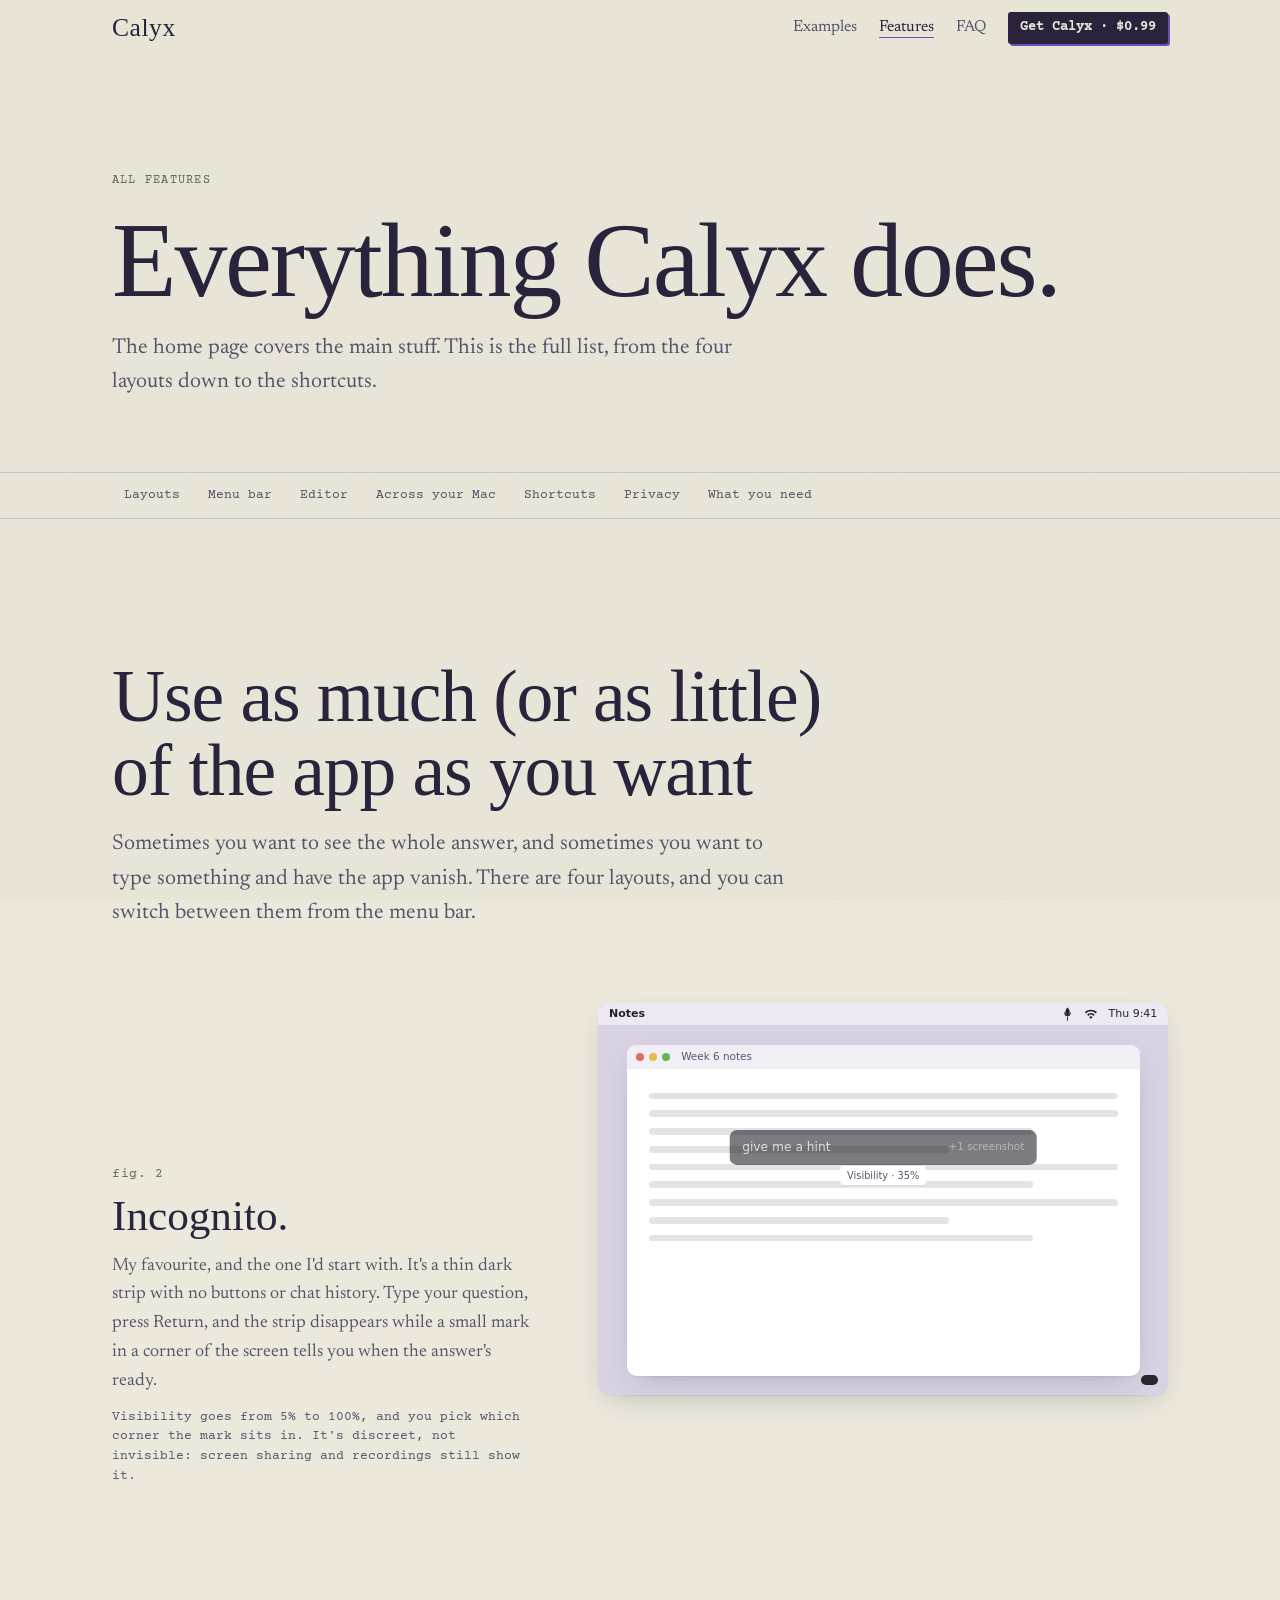
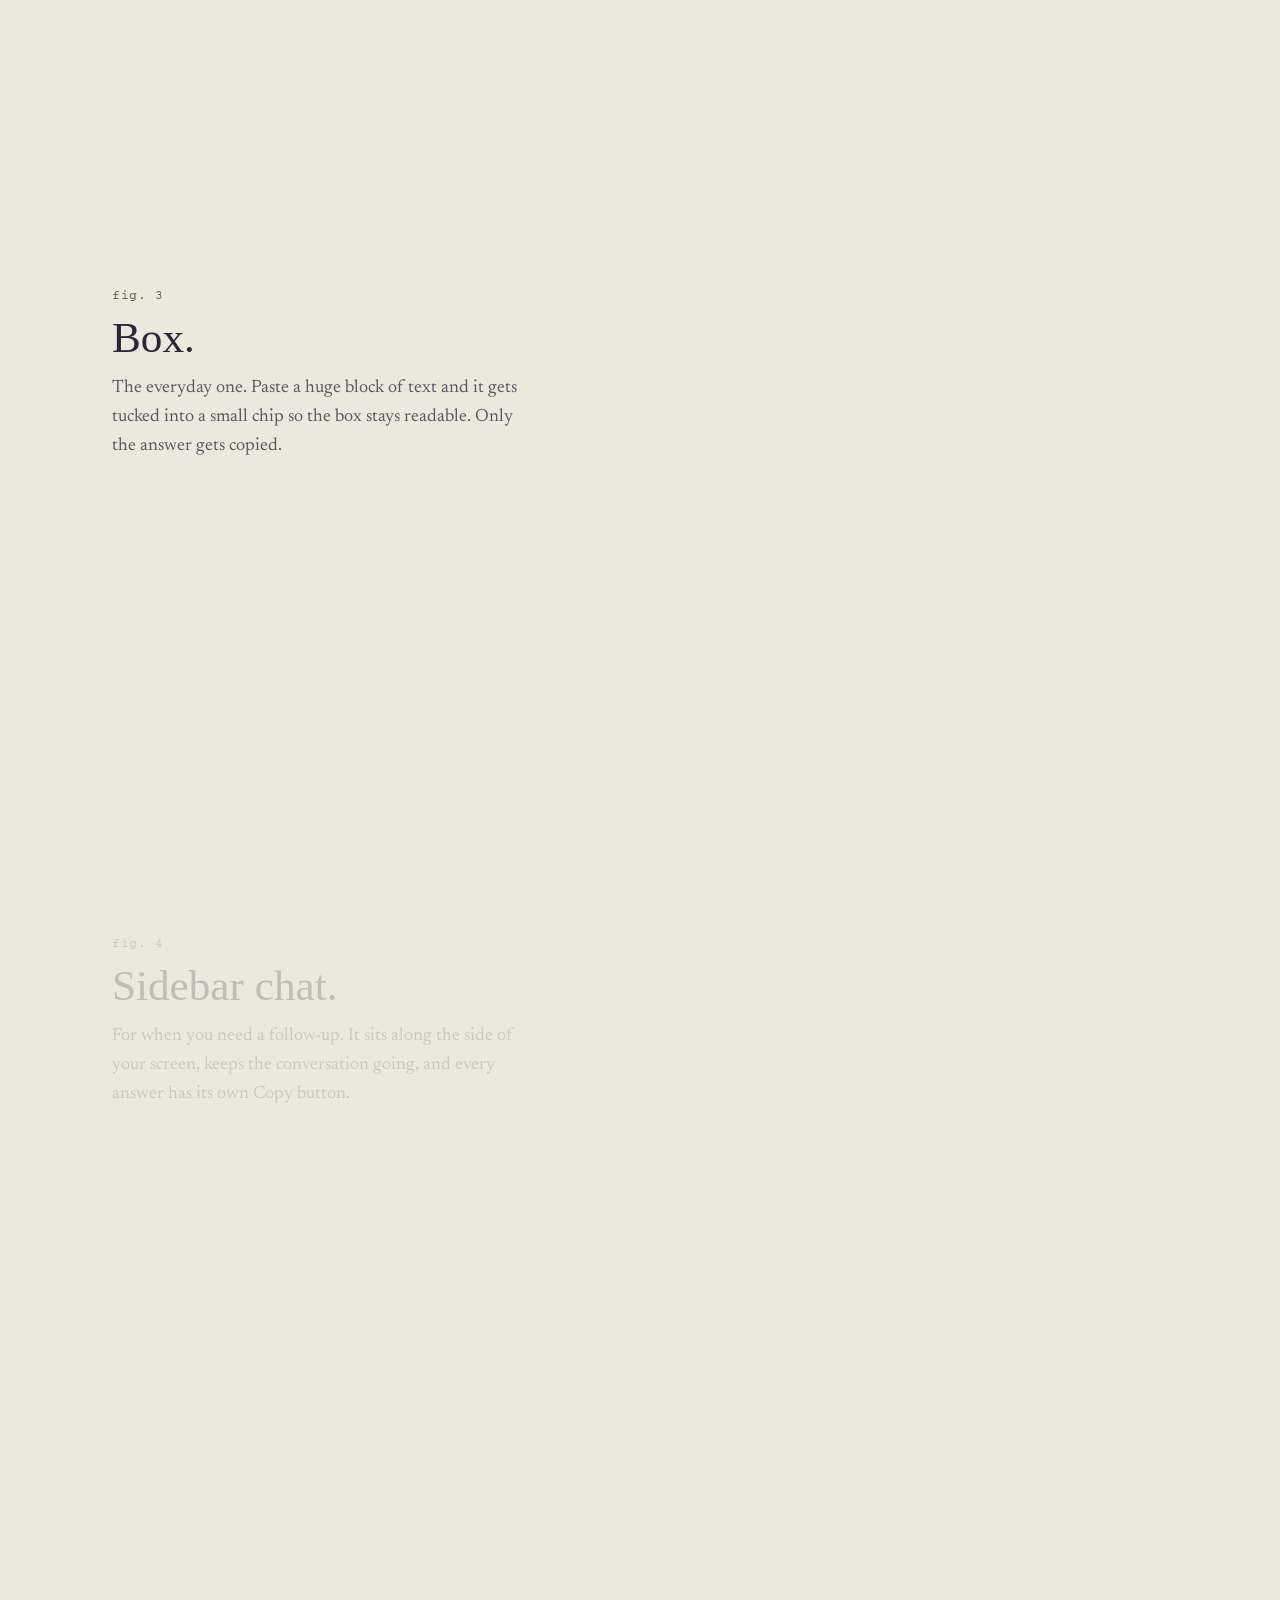
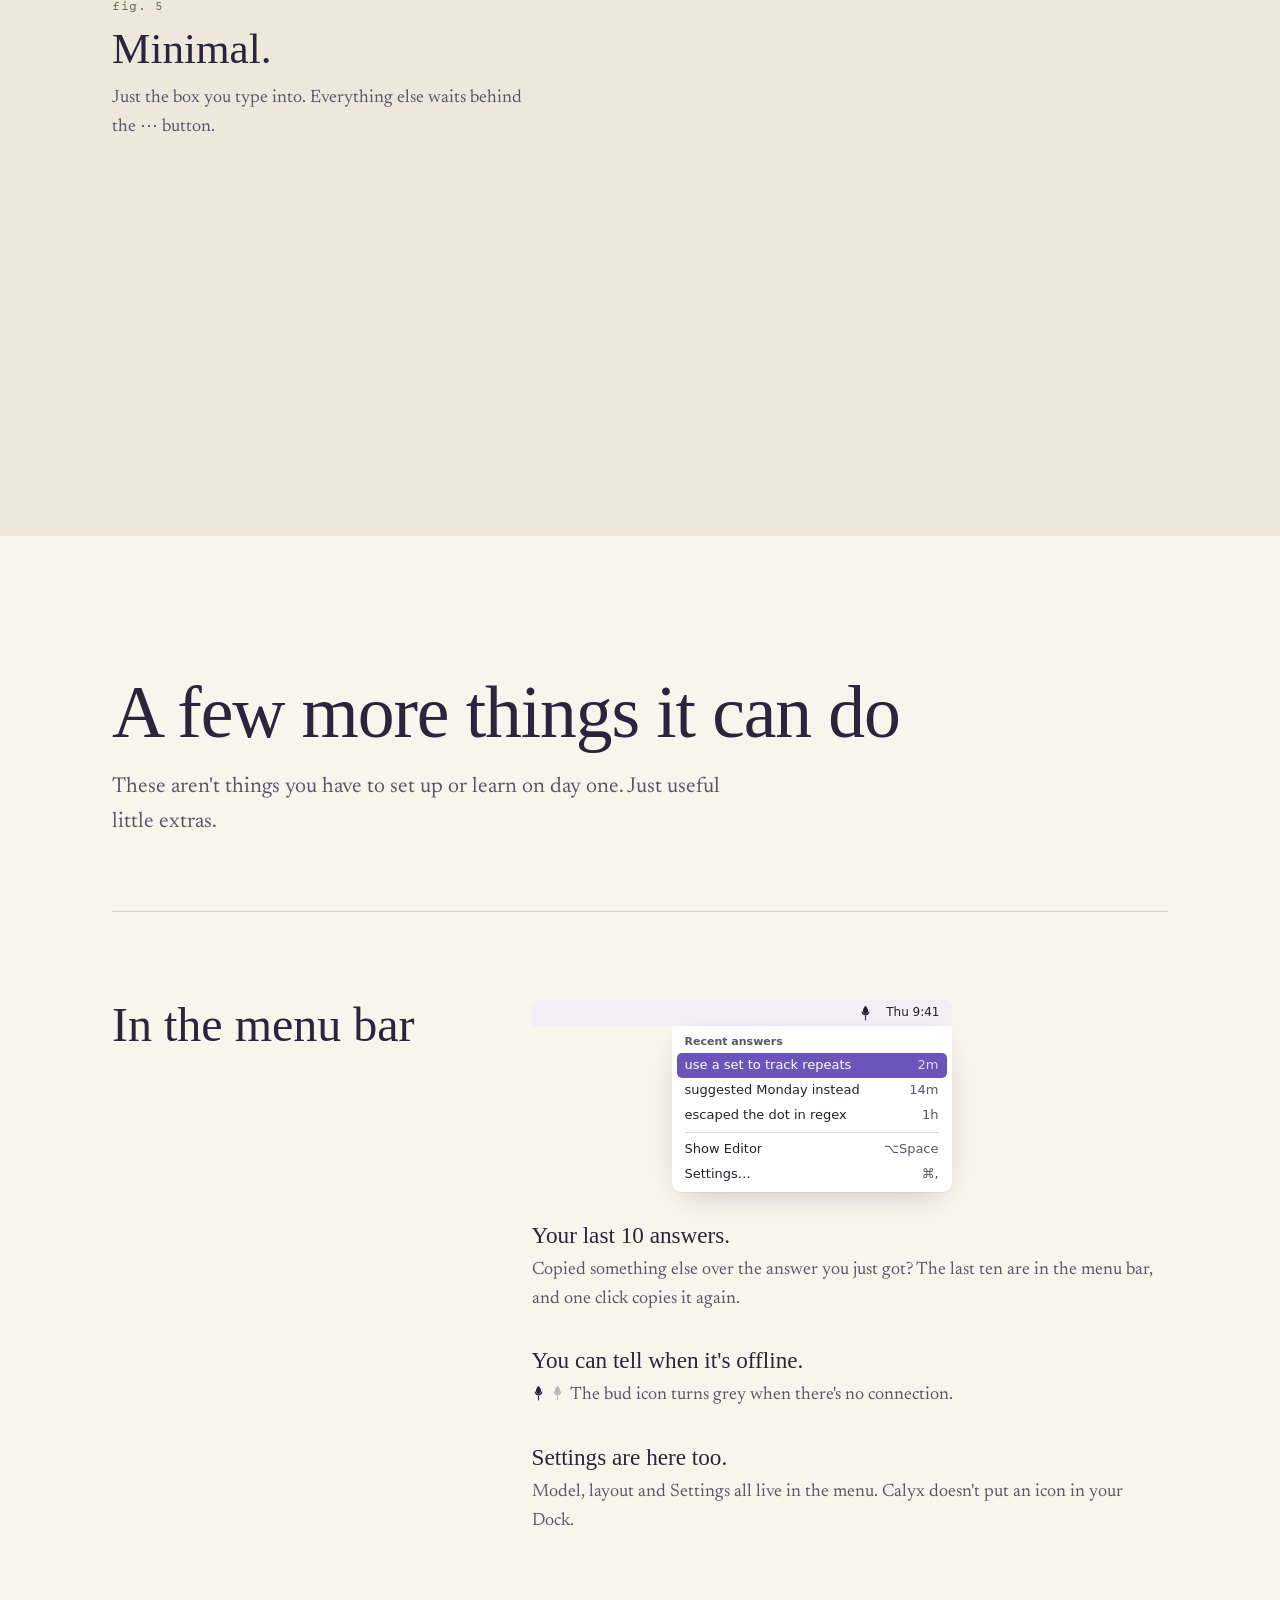
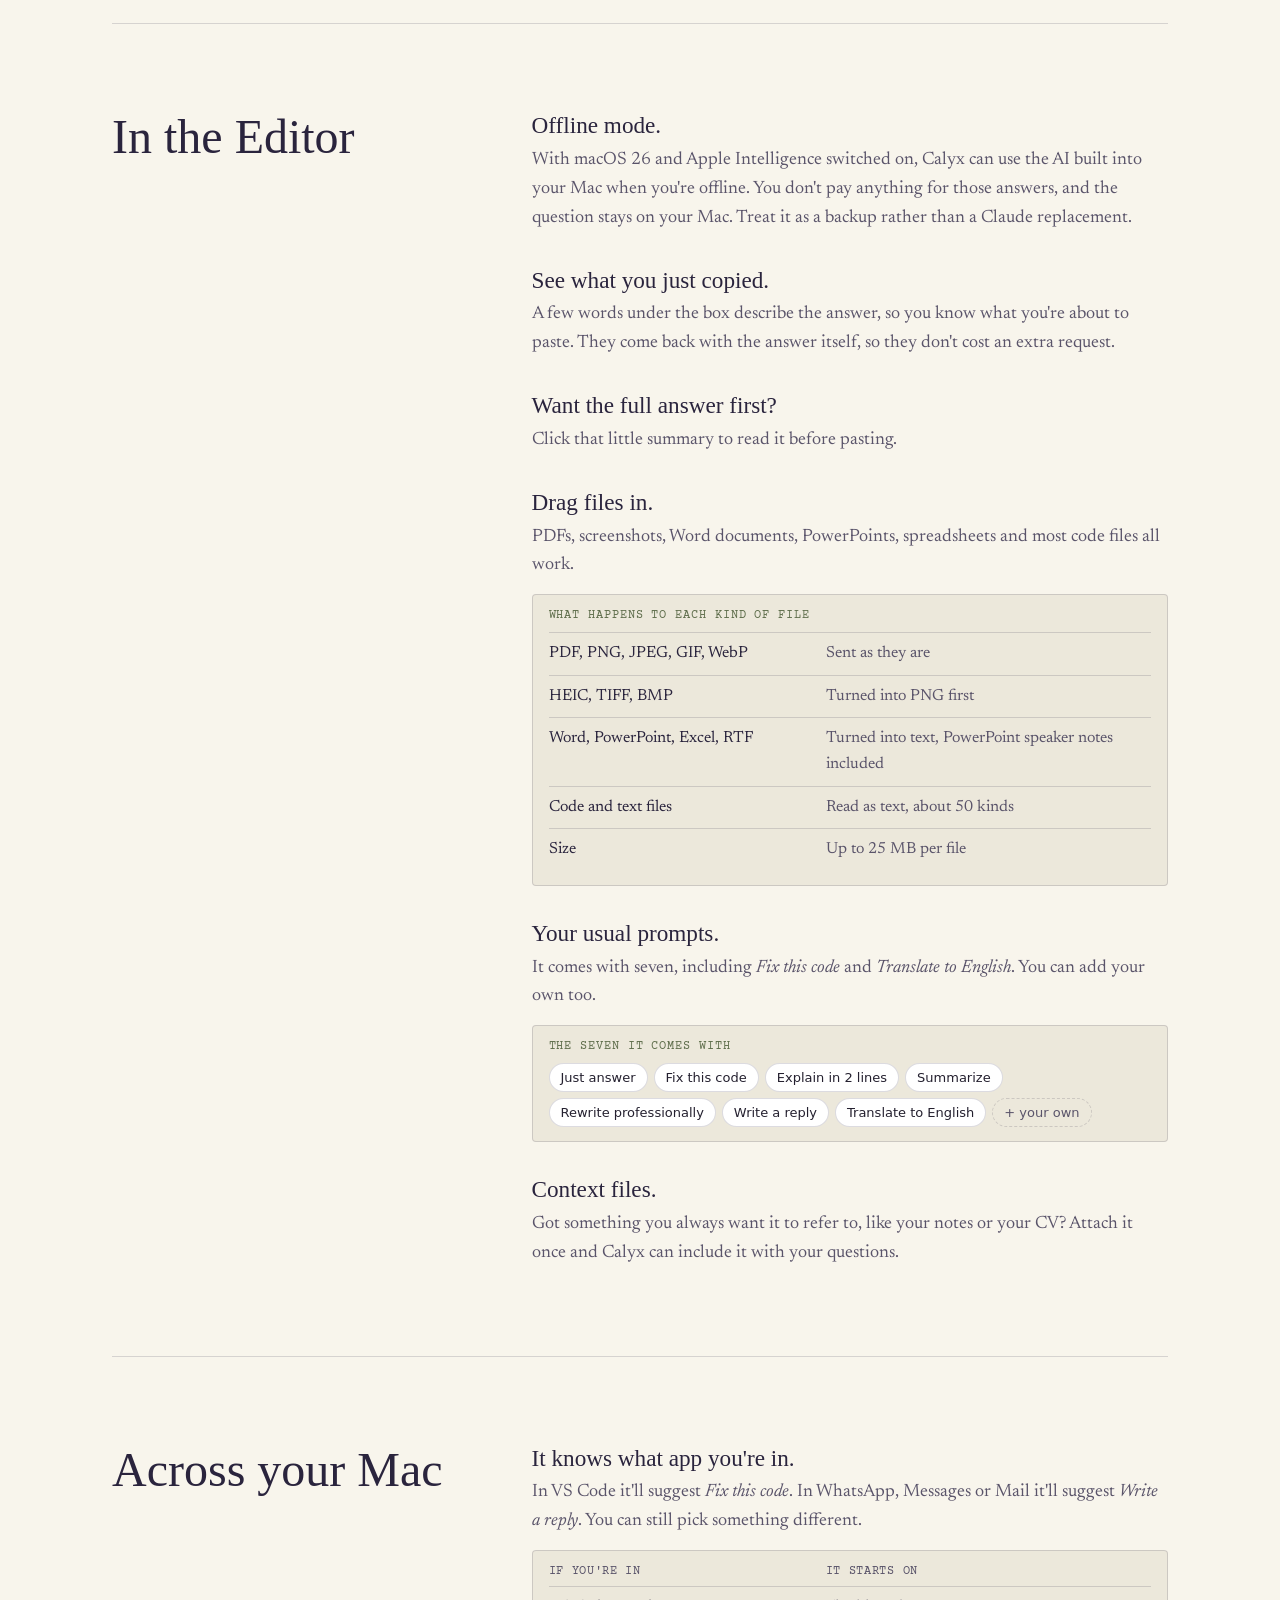
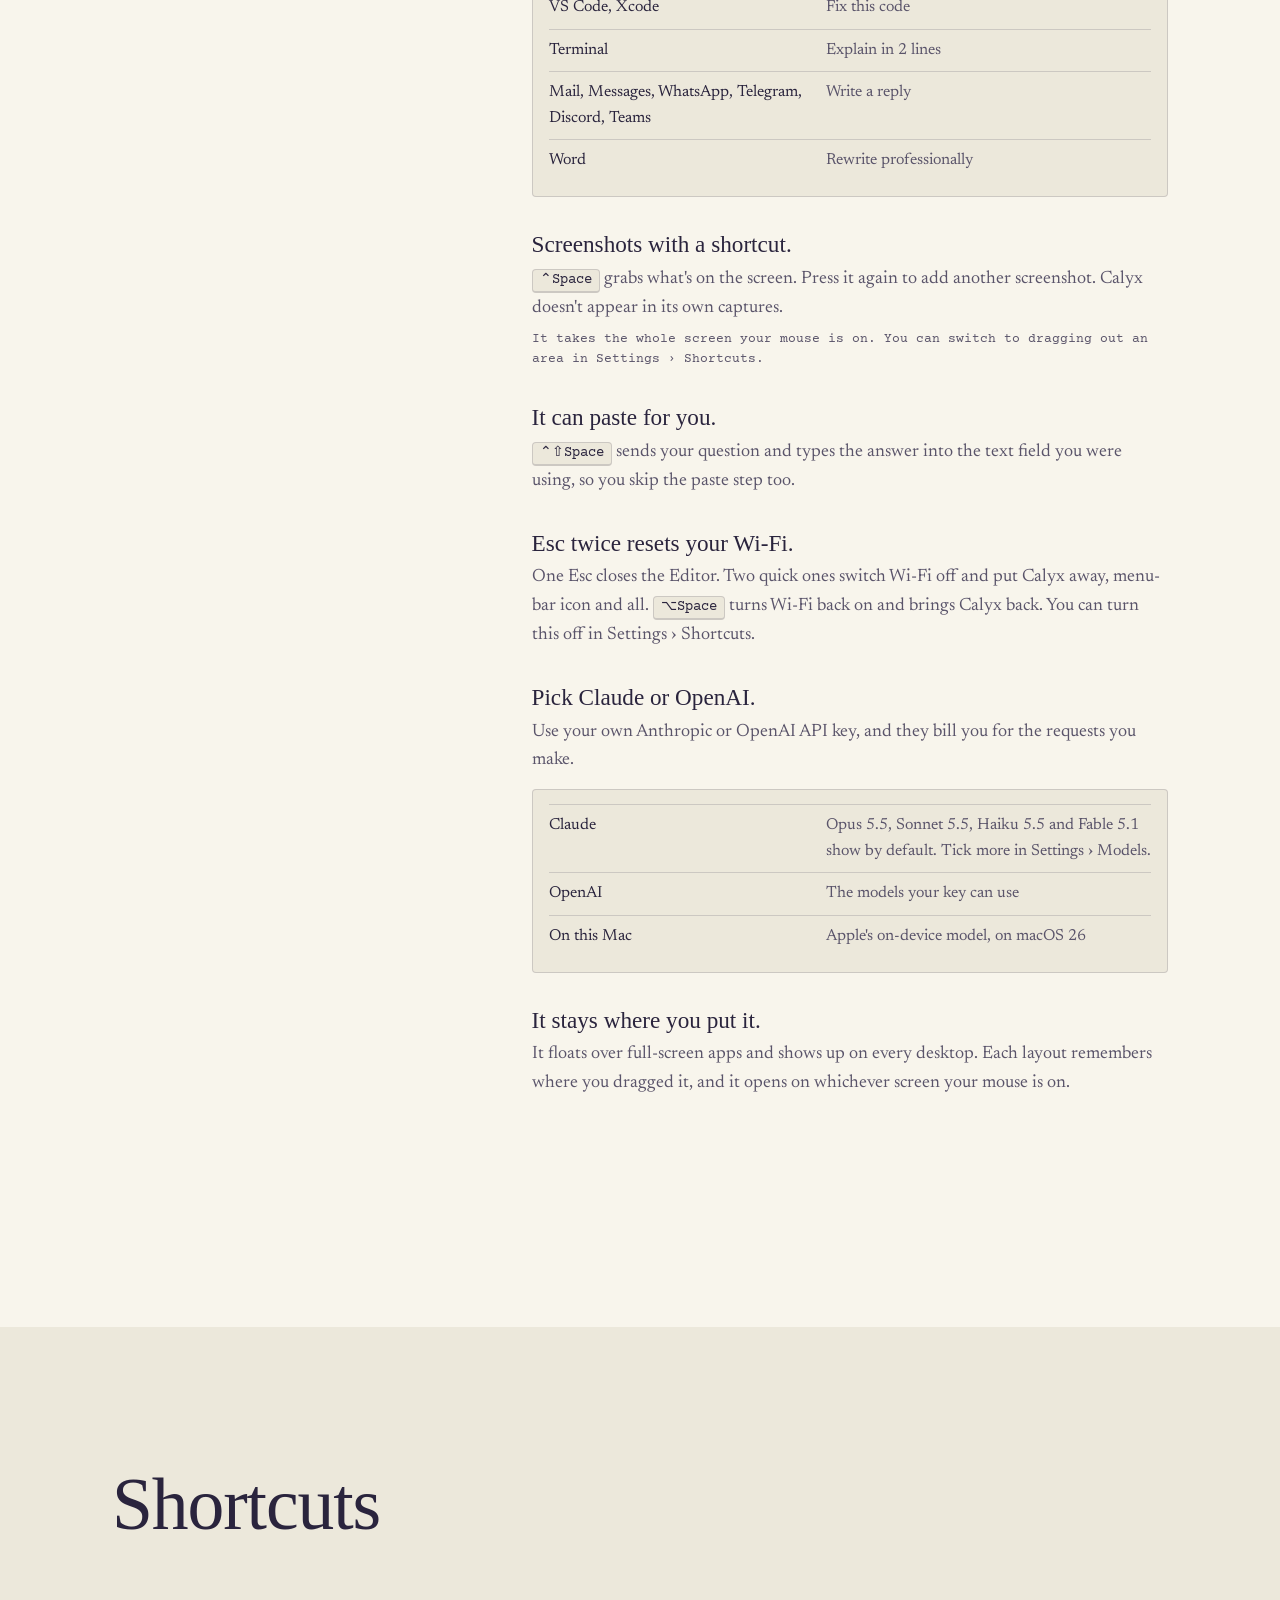
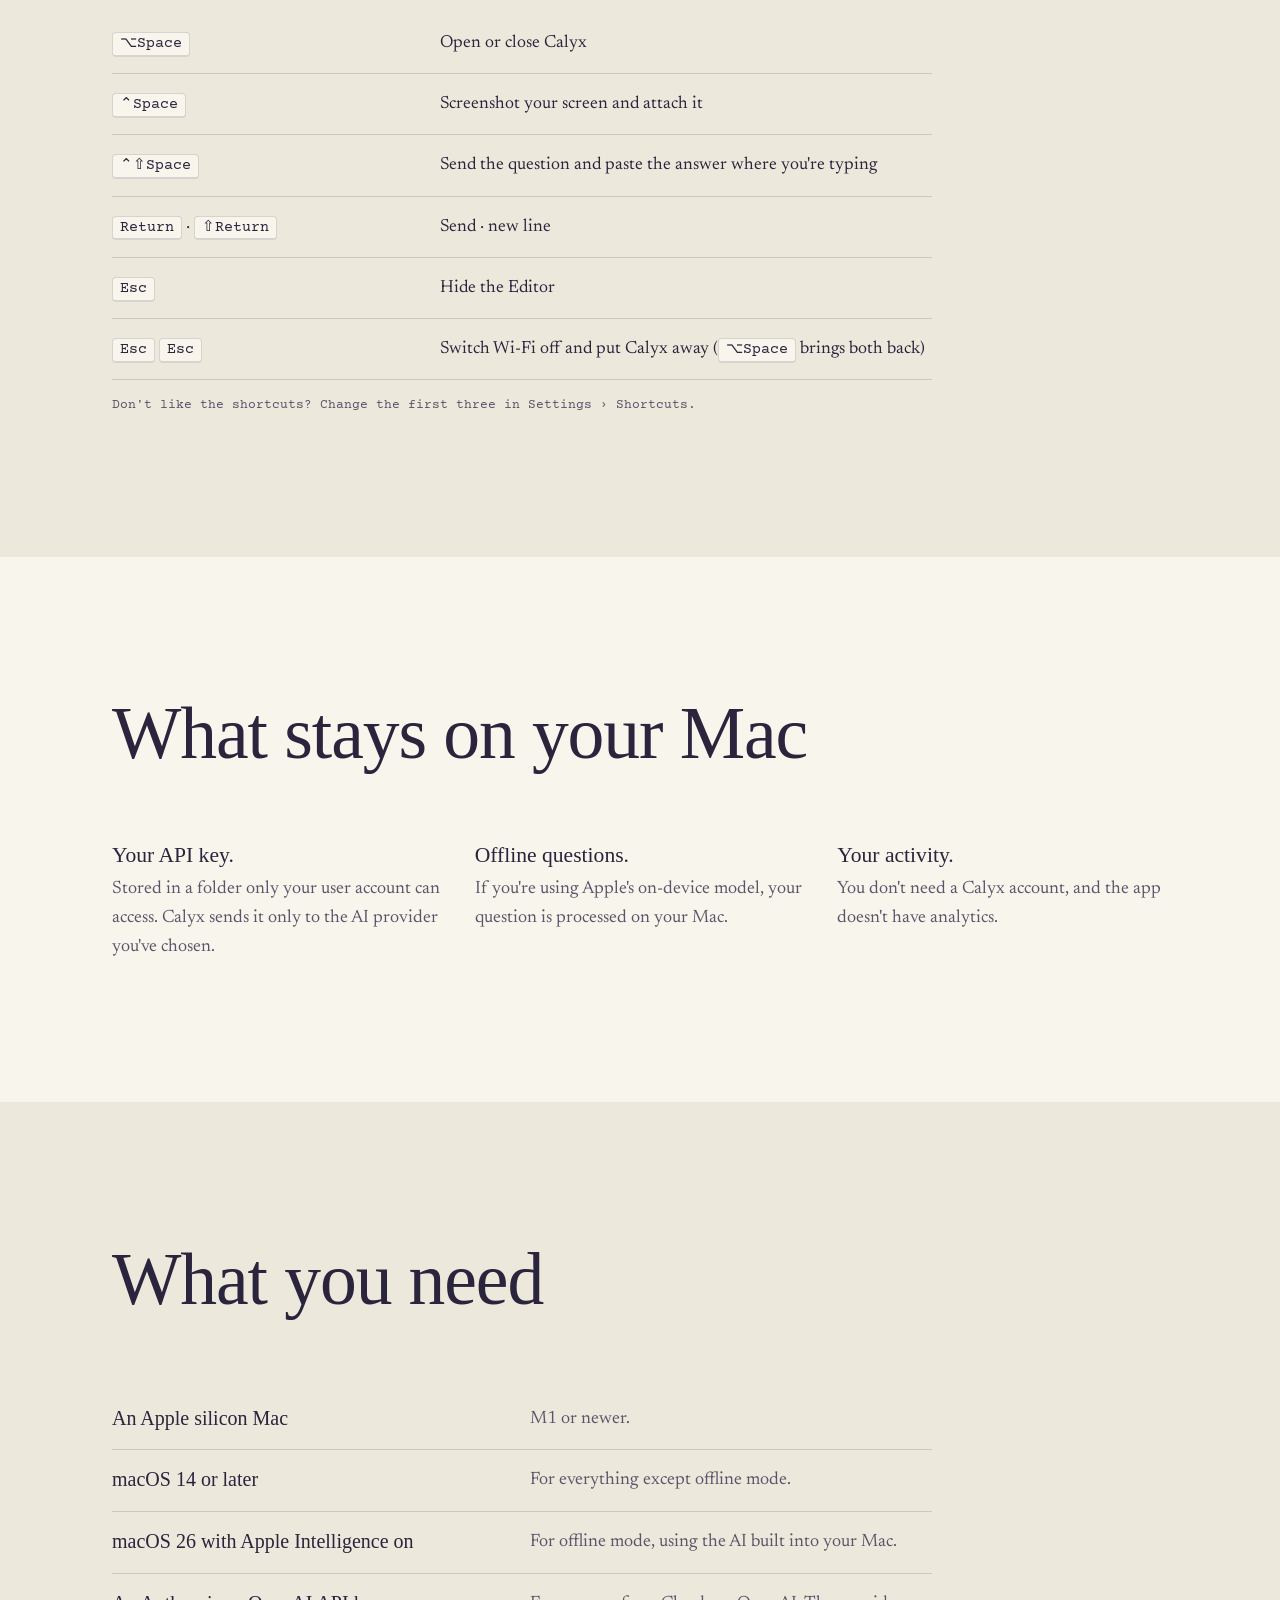
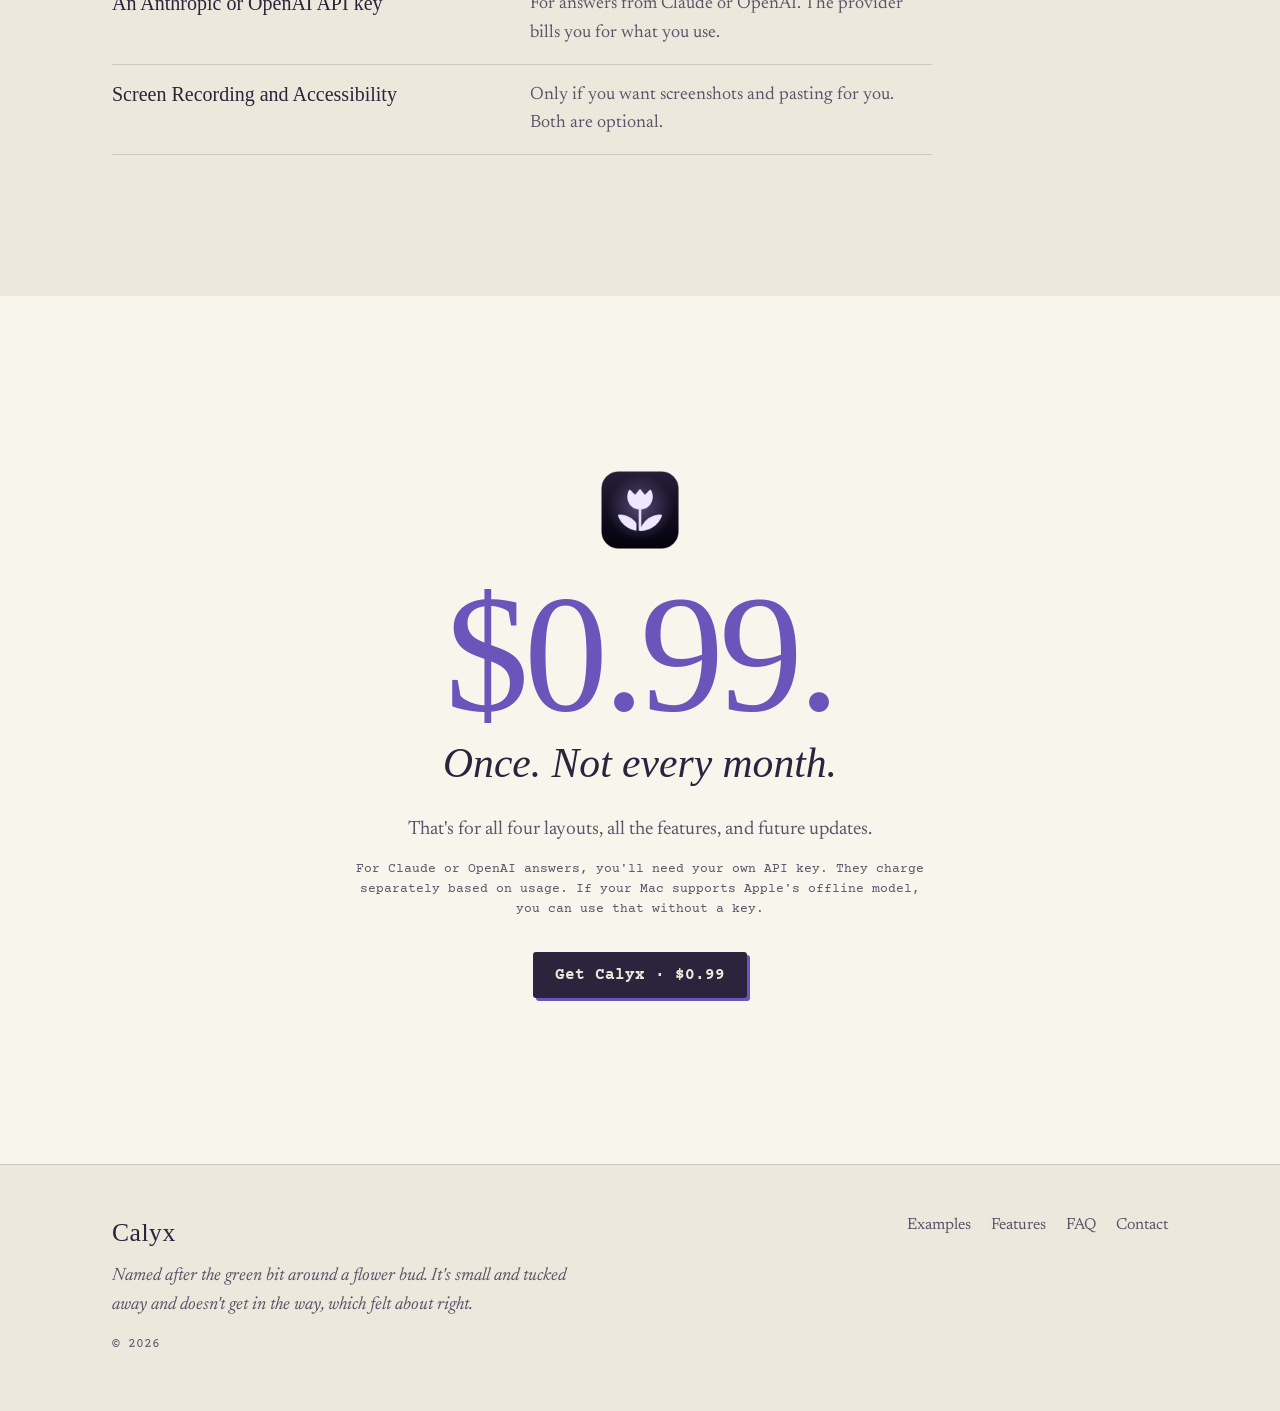
==== commit f528712f: "Reposition around smart paste and Incognito; humanize the copy Co-Authored-By: Claude Opus 5.5 <nore" ====
--- a/features.html
+++ b/features.html
@@ -15,7 +15,7 @@
   <link rel="preconnect" href="https://fonts.googleapis.com">
   <link rel="preconnect" href="https://fonts.gstatic.com" crossorigin>
   <link href="https://fonts.googleapis.com/css2?family=IM+Fell+English:ital@0;1&family=Newsreader:ital,opsz,wght@0,6..72,400;0,6..72,500;1,6..72,400&family=Courier+Prime:wght@400;700&display=swap" rel="stylesheet">
-  <link rel="stylesheet" href="styles.css?v=202610161511">
+  <link rel="stylesheet" href="styles.css?v=202610161522">
   <script>document.documentElement.classList.add("js");</script>
 </head>
 <body>
@@ -59,31 +59,31 @@
       <div class="wrap">
         <div class="sec-head">
           <h2 class="title" id="layouts-title" data-reveal>Use as much (or as little) of the app as you want</h2>
-          <p class="lead" data-reveal>Sometimes you want to see the whole answer. Other times you just want to type something and have the app disappear. There are four layouts, and you can switch anytime from the menu bar.</p>
+          <p class="lead" data-reveal>Sometimes you want to see the whole answer, and sometimes you want to type something and have the app vanish. There are four layouts, and you can switch between them from the menu bar.</p>
         </div>
 
         <div class="story" data-steps>
           <div class="story-steps">
             <article class="story-step" data-step>
               <p class="story-num fig">fig. 2</p>
-              <h3>Box.</h3>
-              <p class="story-text">The normal one. Paste a huge block of text and it gets tucked into a small chip, so the box doesn't become a mess. Only the AI's answer gets copied.</p>
+              <h3>Incognito.</h3>
+              <p class="story-text">My favourite, and the one I'd start with. It's a thin dark strip with no buttons or chat history. Type your question, press Return, and the strip disappears while a small mark in a corner of the screen tells you when the answer's ready.</p>
+              <p class="story-detail">Visibility goes from 5% to 100%, and you pick which corner the mark sits in. It's discreet, not invisible: screen sharing and recordings still show it.</p>
             </article>
             <article class="story-step" data-step>
               <p class="story-num fig">fig. 3</p>
-              <h3>Sidebar chat.</h3>
-              <p class="story-text">For when you need to ask a follow-up. It stays along the side of your screen, keeps the conversation, and lets you copy any answer.</p>
+              <h3>Box.</h3>
+              <p class="story-text">The everyday one. Paste a huge block of text and it gets tucked into a small chip so the box stays readable. Only the answer gets copied.</p>
             </article>
             <article class="story-step" data-step>
               <p class="story-num fig">fig. 4</p>
-              <h3>Minimal.</h3>
-              <p class="story-text">Literally just the box you type into. Everything else is hidden under ⋯ until you need it.</p>
+              <h3>Sidebar chat.</h3>
+              <p class="story-text">For when you need a follow-up. It sits along the side of your screen, keeps the conversation going, and every answer has its own Copy button.</p>
             </article>
             <article class="story-step" data-step>
               <p class="story-num fig">fig. 5</p>
-              <h3>Incognito.</h3>
-              <p class="story-text">My favourite if you want something more discreet. A thin, see-through bar. Type your question, hit Return, and it goes away. A small corner indicator lets you know when the answer's ready. You can adjust how transparent it is.</p>
-              <p class="story-detail">Visibility goes from 5% to 100%, and you pick which corner the indicator sits in.</p>
+              <h3>Minimal.</h3>
+              <p class="story-text">Just the box you type into. Everything else waits behind the ⋯ button.</p>
             </article>
           </div>
 
@@ -96,7 +96,7 @@
                   <div class="win-body"><div class="doc-lines"><i></i><i></i><i></i><i></i><i></i><i></i><i></i><i></i><i></i></div></div>
                 </div>
 
-                <div class="lay" data-n="1">
+                <div class="lay" data-n="2">
                   <div class="cx-box">
                     <div class="cx-chips"><span class="chip">Pasted 42 lines</span><span class="chip chip-ghost">Fix this code ▾</span></div>
                     <div class="cx-in">why does this crash on empty input?</div>
@@ -104,7 +104,7 @@
                   </div>
                 </div>
 
-                <div class="lay" data-n="2">
+                <div class="lay" data-n="3">
                   <div class="sb">
                     <div class="sb-msg sb-me">Turn this into a SQL query</div>
                     <div class="sb-msg">Here you go:<pre>SELECT name, total
@@ -114,11 +114,11 @@
                   </div>
                 </div>
 
-                <div class="lay" data-n="3">
+                <div class="lay" data-n="4">
                   <div class="mm">make this email less awkward<span>⋯</span></div>
                 </div>
 
-                <div class="lay" data-n="4">
+                <div class="lay" data-n="1">
                   <div class="ib"><span>give me a hint</span><span class="ib-tag">+1 screenshot</span></div>
                   <div class="vis-tag">Visibility · 35%</div>
                   <div class="corner"><span class="spin"></span></div>
@@ -156,7 +156,7 @@
             <div class="note-list" data-reveal-group>
               <div class="note">
                 <h4>Your last 10 answers.</h4>
-                <p>Ever copied something else and lost the answer you just got? The last 10 are in the menu bar. Click one to copy it again.</p>
+                <p>Copied something else over the answer you just got? The last ten are in the menu bar, and one click copies it again.</p>
               </div>
               <div class="note">
                 <h4>You can tell when it's offline.</h4>
@@ -164,7 +164,7 @@
               </div>
               <div class="note">
                 <h4>Settings are here too.</h4>
-                <p>Change the AI model, switch layouts, or adjust things. No extra Dock icon.</p>
+                <p>Model, layout and Settings all live in the menu. Calyx doesn't put an icon in your Dock.</p>
               </div>
             </div>
           </div>
@@ -175,11 +175,11 @@
           <div class="note-list" data-reveal-group>
             <div class="note">
               <h4>Offline mode.</h4>
-              <p>With macOS 26 and Apple Intelligence switched on, Calyx can use the AI built into your Mac when you're offline. No API charge for that, and the question stays on the Mac. It's more of a backup than a Claude replacement.</p>
+              <p>With macOS 26 and Apple Intelligence switched on, Calyx can use the AI built into your Mac when you're offline. You don't pay anything for those answers, and the question stays on your Mac. Treat it as a backup rather than a Claude replacement.</p>
             </div>
             <div class="note">
               <h4>See what you just copied.</h4>
-              <p>Calyx shows a few words describing the answer, so you're not pasting something blindly. It comes back with the answer itself, not as another request.</p>
+              <p>A few words under the box describe the answer, so you know what you're about to paste. They come back with the answer itself, so they don't cost an extra request.</p>
             </div>
             <div class="note">
               <h4>Want the full answer first?</h4>
@@ -187,7 +187,7 @@
             </div>
             <div class="note">
               <h4>Drag files in.</h4>
-              <p>PDFs, screenshots, Word documents, PowerPoints, spreadsheets, and most code files all work.</p>
+              <p>PDFs, screenshots, Word documents, PowerPoints, spreadsheets and most code files all work.</p>
               <div class="detail">
                 <p class="detail-h">What happens to each kind of file</p>
                 <table class="mini">
@@ -250,15 +250,15 @@
             </div>
             <div class="note">
               <h4>It can paste for you.</h4>
-              <p><kbd>⌃⇧Space</kbd> sends your question and puts the answer into the text field you were using. No extra copy-and-paste step.</p>
-            </div>
-            <div class="note">
-              <h4>Hide it properly.</h4>
-              <p>Esc closes the Editor. Esc twice hides Calyx altogether, even the menu-bar icon. <kbd>⌥Space</kbd> brings it back.</p>
+              <p><kbd>⌃⇧Space</kbd> sends your question and types the answer into the text field you were using, so you skip the paste step too.</p>
+            </div>
+            <div class="note">
+              <h4>Esc twice resets your Wi-Fi.</h4>
+              <p>One Esc closes the Editor. Two quick ones switch Wi-Fi off and put Calyx away, menu-bar icon and all. <kbd>⌥Space</kbd> turns Wi-Fi back on and brings Calyx back. You can turn this off in Settings › Shortcuts.</p>
             </div>
             <div class="note">
               <h4>Pick Claude or OpenAI.</h4>
-              <p>Use your own Anthropic or OpenAI API key. The provider charges for the requests you make.</p>
+              <p>Use your own Anthropic or OpenAI API key, and they bill you for the requests you make.</p>
               <div class="detail">
                 <table class="mini">
                   <tbody>
@@ -291,7 +291,7 @@
             <tr><td><kbd>⌃⇧Space</kbd></td><td>Send the question and paste the answer where you're typing</td></tr>
             <tr><td><kbd>Return</kbd> · <kbd>⇧Return</kbd></td><td>Send · new line</td></tr>
             <tr><td><kbd>Esc</kbd></td><td>Hide the Editor</td></tr>
-            <tr><td><kbd>Esc</kbd> <kbd>Esc</kbd></td><td>Hide the whole app, including the menu-bar icon</td></tr>
+            <tr><td><kbd>Esc</kbd> <kbd>Esc</kbd></td><td>Switch Wi-Fi off and put Calyx away (<kbd>⌥Space</kbd> brings both back)</td></tr>
           </tbody>
         </table>
         <p class="fine">Don't like the shortcuts? Change the first three in Settings › Shortcuts.</p>
@@ -345,7 +345,7 @@
     <div class="foot-in wrap">
       <div>
         <span class="wordmark">Calyx</span>
-        <p>Named after the green bit around a flower bud. Small, tucked away, doesn't really get in your way. That felt about right.</p>
+        <p>Named after the green bit around a flower bud. It's small and tucked away and doesn't get in the way, which felt about right.</p>
       </div>
       <nav class="foot-links" aria-label="Footer">
         <a href="index.html#examples">Examples</a>
@@ -357,6 +357,6 @@
     </div>
   </footer>
 
-  <script src="main.js?v=202610161511"></script>
+  <script src="main.js?v=202610161522"></script>
 </body>
 </html>
--- a/styles.css
+++ b/styles.css
@@ -164,6 +164,9 @@
 .hero-art { transform: translateY(calc(var(--p, 0) * 90px)); }
 .hero h1 { font-family: var(--display); font-size: clamp(3rem, 6.4vw, 5.3rem); line-height: .96; letter-spacing: -.02em; text-wrap: balance; }
 .hero h1 em { color: var(--lilac); }
+.hero h1 > span, .hero h1 > em { display: block; }
+@media (max-width: 880px) { .hero h1 { font-size: clamp(2.2rem, 10.4vw, 3rem); } }
+@media (min-width: 881px) { .hero h1 { font-size: clamp(3rem, 5.4vw, 4.6rem); } .hero h1 > span, .hero h1 > em { white-space: nowrap; } }
 .lede { font-size: 1.25rem; max-width: 33rem; color: var(--ink-2); text-wrap: pretty; }
 .cta { display: grid; gap: 12px; justify-items: start; margin-top: 4px; }
 
@@ -503,6 +506,51 @@
 .how-screen.s3 .fix { animation: hl 1.8s ease-out; }
 @keyframes hl { 0%, 35% { background: color-mix(in srgb, var(--lilac-wash) 45%, transparent); } 100% { background: transparent; } }
 
+/* Incognito: a dark section whatever the theme, with the bar fading out as you scroll. */
+.inc {
+  --board: #13111A; --sheet: #1C1926; --card: #1C1926;
+  --ink: #ECE6FF; --ink-2: #ABA4BE; --rule: rgba(236, 230, 255, .14);
+  --lilac: #B9A6FF; --sage: #9DAE86;
+  --win: #2A2636; --win-ink: #ECE6FF; --win-2: #353042; --desk: #2B2638; --mbar: rgba(0, 0, 0, .3);
+  --hud-edge: rgba(255, 255, 255, .1);
+  background: var(--board); color: var(--ink);
+  padding-block: clamp(96px, 13vw, 176px);
+}
+.inc kbd { background: var(--sheet); }
+.inc .story-keys { font: .8rem var(--mono); font-style: normal; letter-spacing: .04em; color: var(--sage); }
+.inc .story-keys kbd { font-size: 1rem; }
+.inc-h { padding: 1.2em 1.8em 0; font-size: 1.3em; font-weight: 700; }
+.inc-lines { position: static; padding: .9em 1.8em; }
+.inc-screen .inc-bar { top: 42%; transition: opacity .6s var(--ease); }
+.inc-caret { display: inline-block; width: 1.5px; height: 1.05em; margin-left: 1px; vertical-align: -.15em; background: currentColor; animation: blink 1s steps(1) infinite; }
+.inc-screen[data-active="1"] .inc-bar { opacity: .95; }
+.inc-screen[data-active="2"] .inc-bar { opacity: .2; }
+.inc-screen[data-active="3"] .inc-bar { opacity: 0; }
+.inc-vis {
+  position: absolute; left: 50%; top: calc(42% + 3.8em); translate: -50% 0; z-index: 2;
+  display: flex; align-items: center; gap: .7em; width: min(18em, 70%);
+  padding: .45em .8em; border-radius: .5em; background: var(--win); box-shadow: var(--shadow);
+  font-size: .8em; color: var(--ink-2);
+  opacity: 0; transition: opacity .4s;
+}
+.inc-vis b { position: relative; flex: 1; height: 3px; border-radius: 2px; background: var(--rule); }
+.inc-vis i { position: absolute; top: 50%; left: 90%; width: 1em; height: 1em; border-radius: 50%; background: var(--ink); translate: -50% -50%; transition: left .9s var(--ease); }
+.inc-screen[data-active="2"] .inc-vis { opacity: 1; }
+.inc-screen[data-active="2"] .inc-vis i { left: 12%; }
+.inc-screen .corner .inc-done { display: none; }
+.inc-screen[data-active="3"] .corner { opacity: 1; transform: none; }
+.inc-screen[data-active="3"] .corner .spin { display: inline-block; animation: turn .8s linear infinite, gone 0s 1.6s forwards; }
+.inc-screen[data-active="3"] .corner .inc-done { display: inline; opacity: 0; animation: show-in .3s 1.6s forwards; }
+@keyframes gone { to { width: 0; border-width: 0; margin: 0; } }
+@keyframes show-in { to { opacity: 1; } }
+
+/* The answer-history card. */
+.viz-history { display: grid; place-items: center; background: var(--desk); }
+.vz-menu-wide { width: min(340px, 90%); }
+.vz-menu-wide li { display: flex; justify-content: space-between; gap: 12px; }
+.vz-menu-wide li span { opacity: .7; }
+.vz-menu .vz-head { padding-left: 8px; font-size: 11px; font-weight: 600; color: var(--ink-2); }
+
 /* ------------------------------------------------------------------ examples */
 .examples { padding-block: clamp(96px, 13vw, 176px); }
 .uses { display: grid; grid-template-columns: minmax(0, .8fr) minmax(0, 1.2fr); gap: clamp(24px, 4vw, 48px); align-items: start; }
@@ -732,7 +780,9 @@
   .js [data-reveal] { opacity: 1; translate: none; scale: none; transition: none; }
   .statement, .compare { height: auto; }
   .statement .pin, .compare .pin { position: static; height: auto; padding-block: 72px; }
-  .caret, .spin, .cx-type::after, .vz-bar, .vz-slider i, .viz-apps li, .scene.on, .how-screen .fix { animation: none; }
-  .btn, .demo-bar, .demo-pill, .compare li, .compare-end, .old li .t, .story-step, .lay, .cx-box, .ib { transition: none; }
+  .caret, .spin, .cx-type::after, .inc-caret, .vz-bar, .vz-slider i, .viz-apps li, .scene.on, .how-screen .fix { animation: none; }
+  .inc-screen[data-active="3"] .corner .spin { display: none; }
+  .inc-screen[data-active="3"] .corner .inc-done { opacity: 1; }
+  .inc-bar, .inc-vis, .inc-vis i, .btn, .demo-bar, .demo-pill, .compare li, .compare-end, .old li .t, .story-step, .lay, .cx-box, .ib { transition: none; }
   .hk { animation: none; }
 }
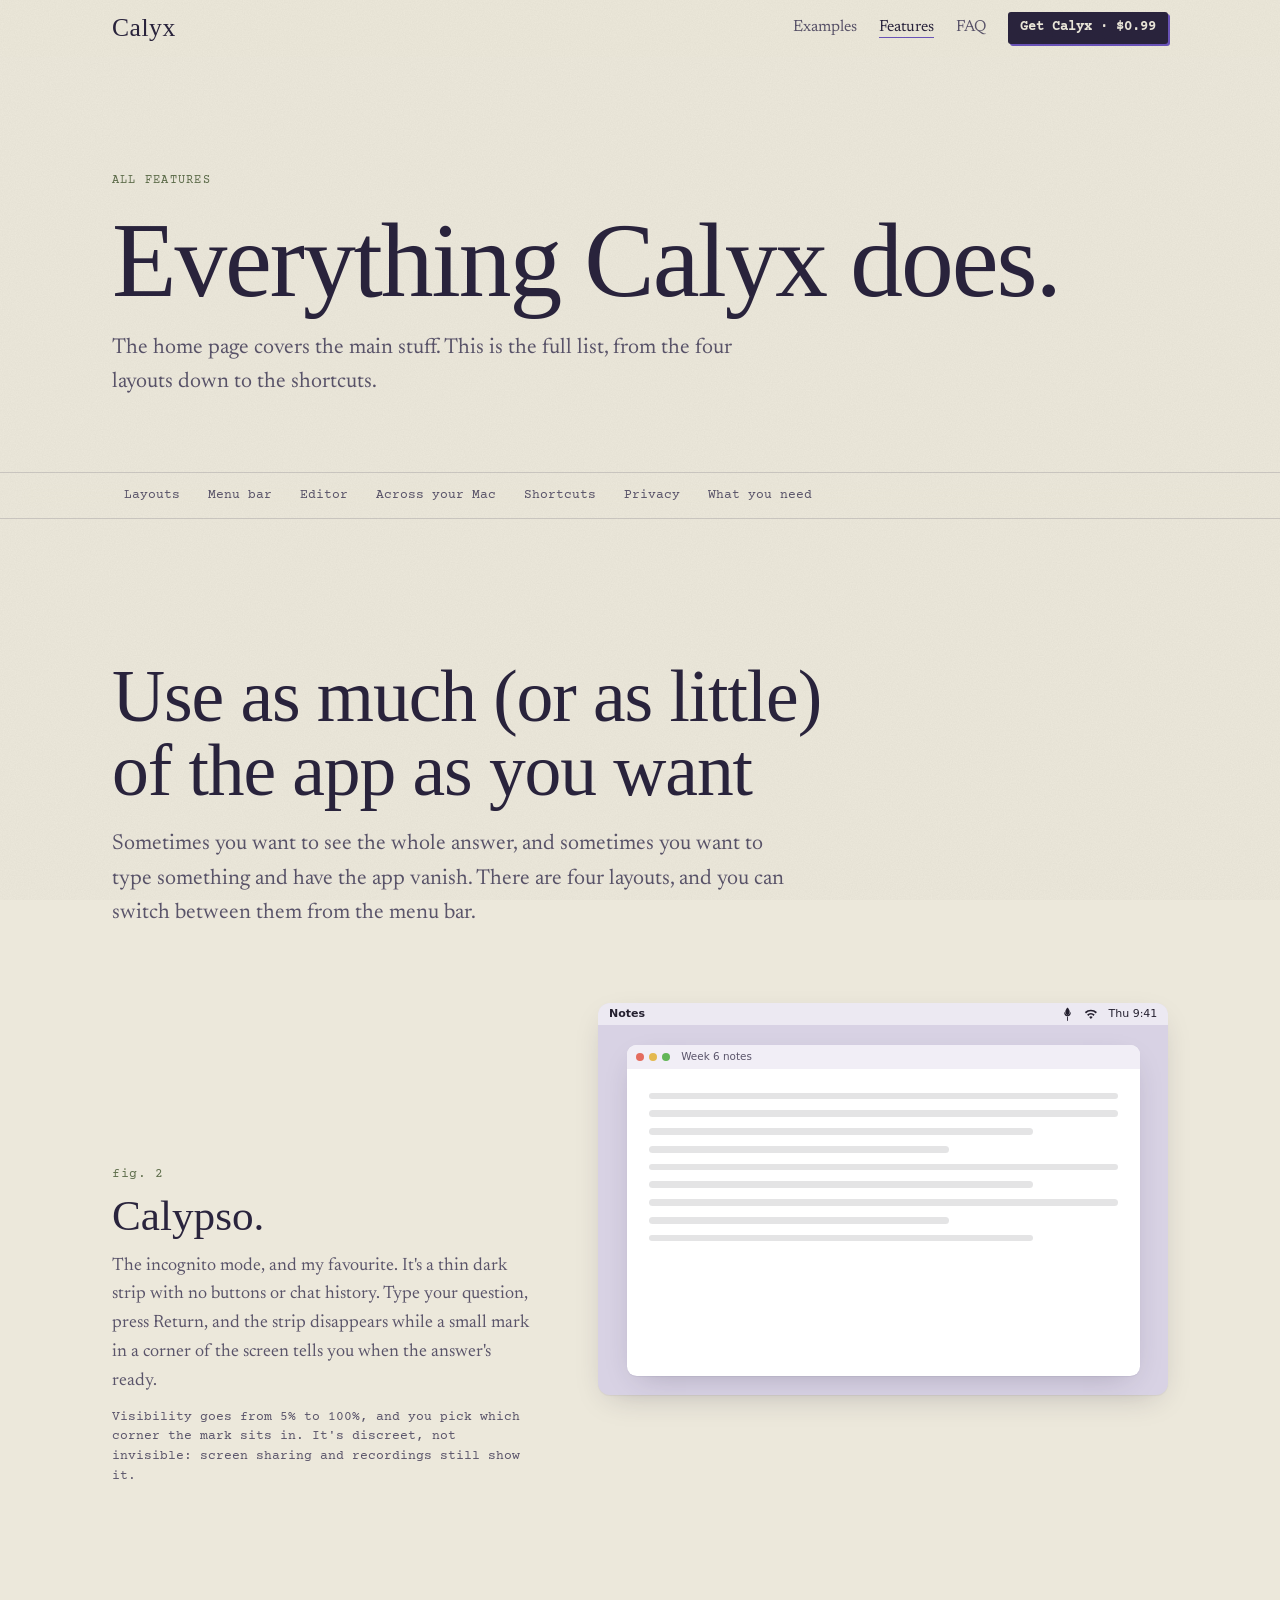
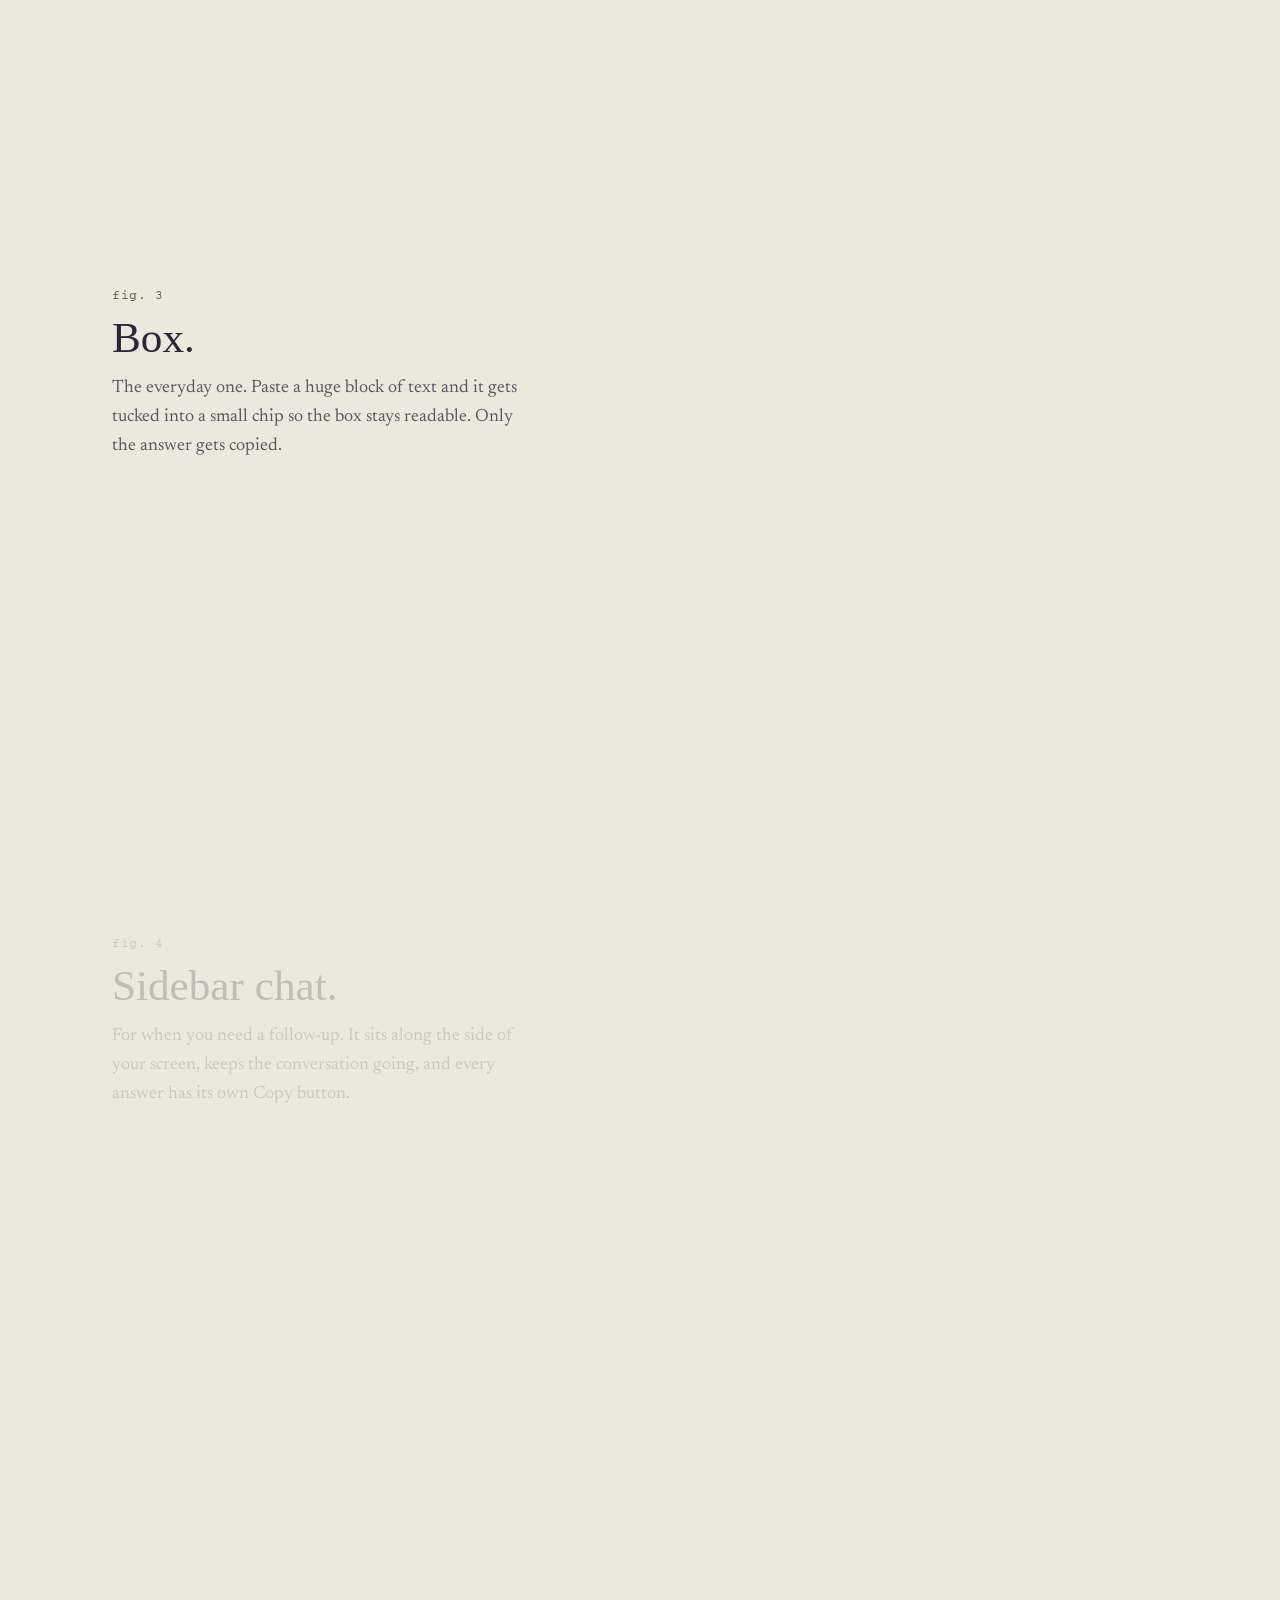
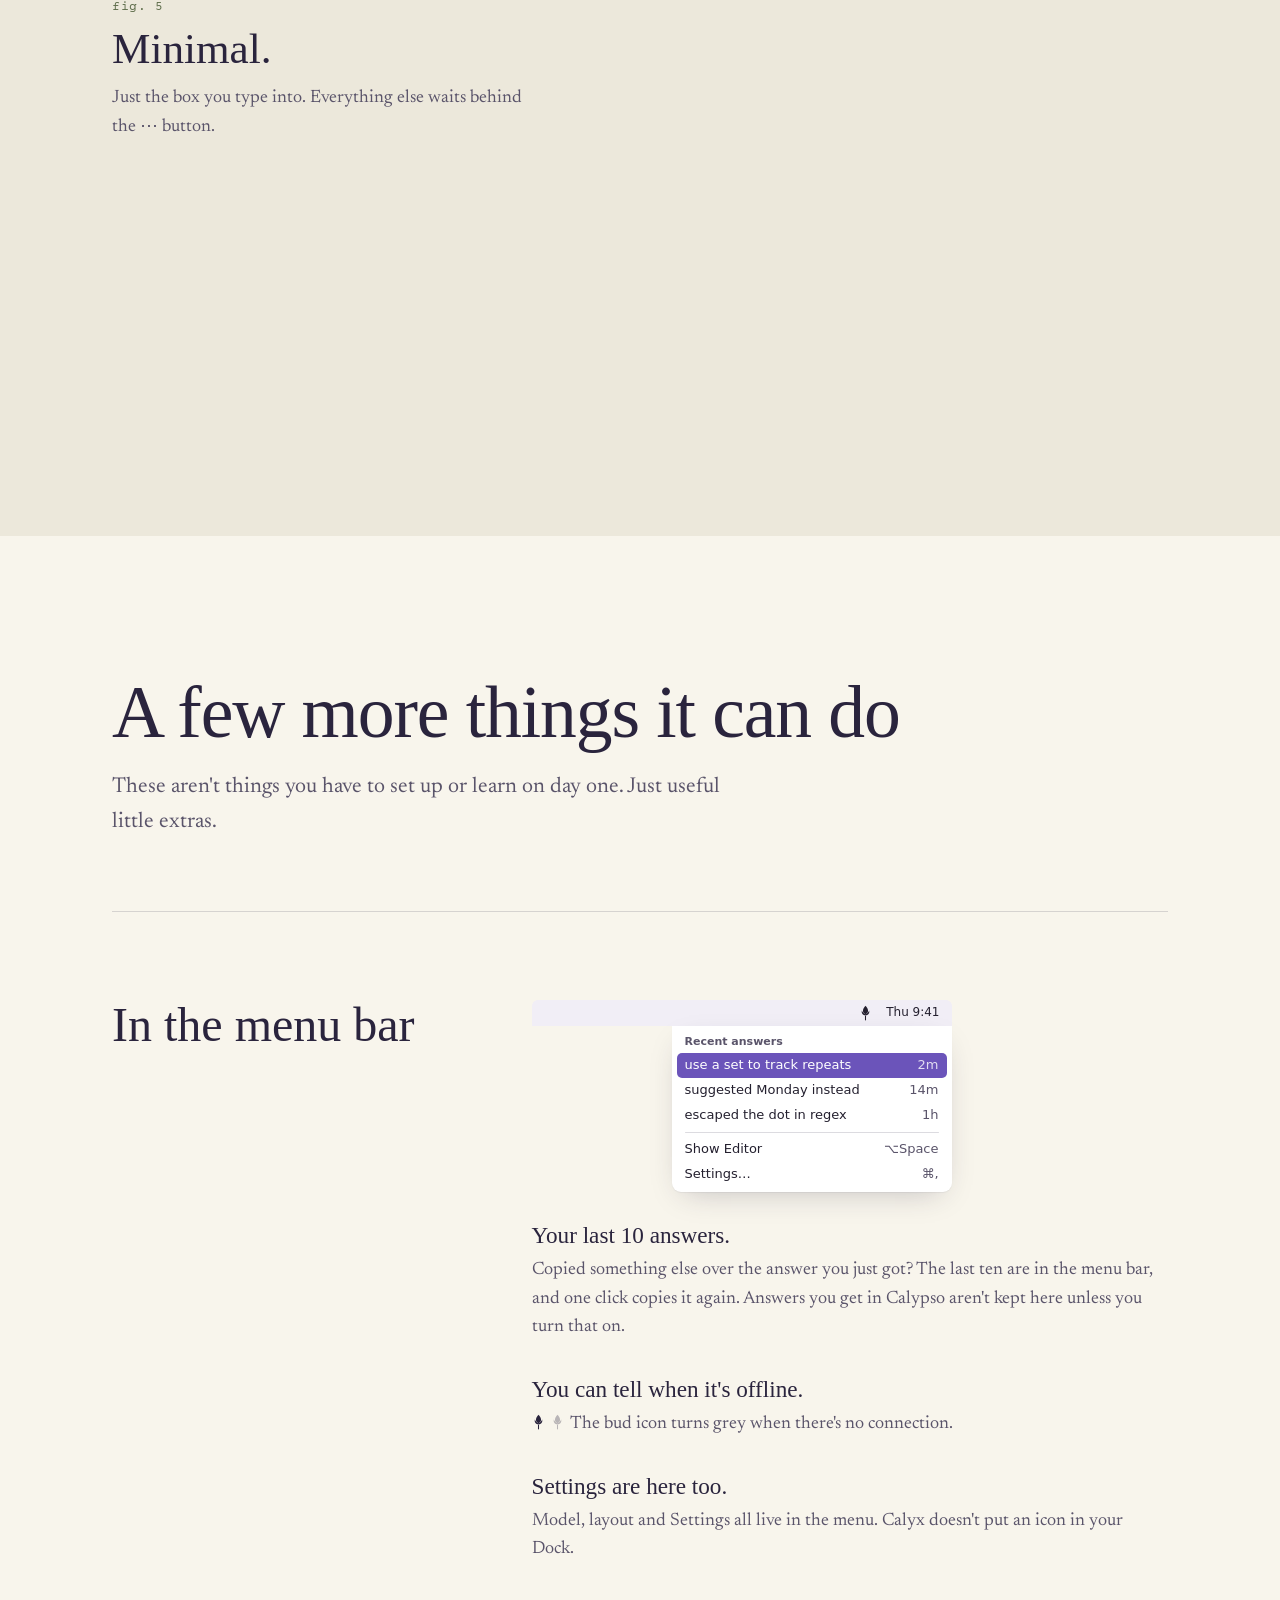
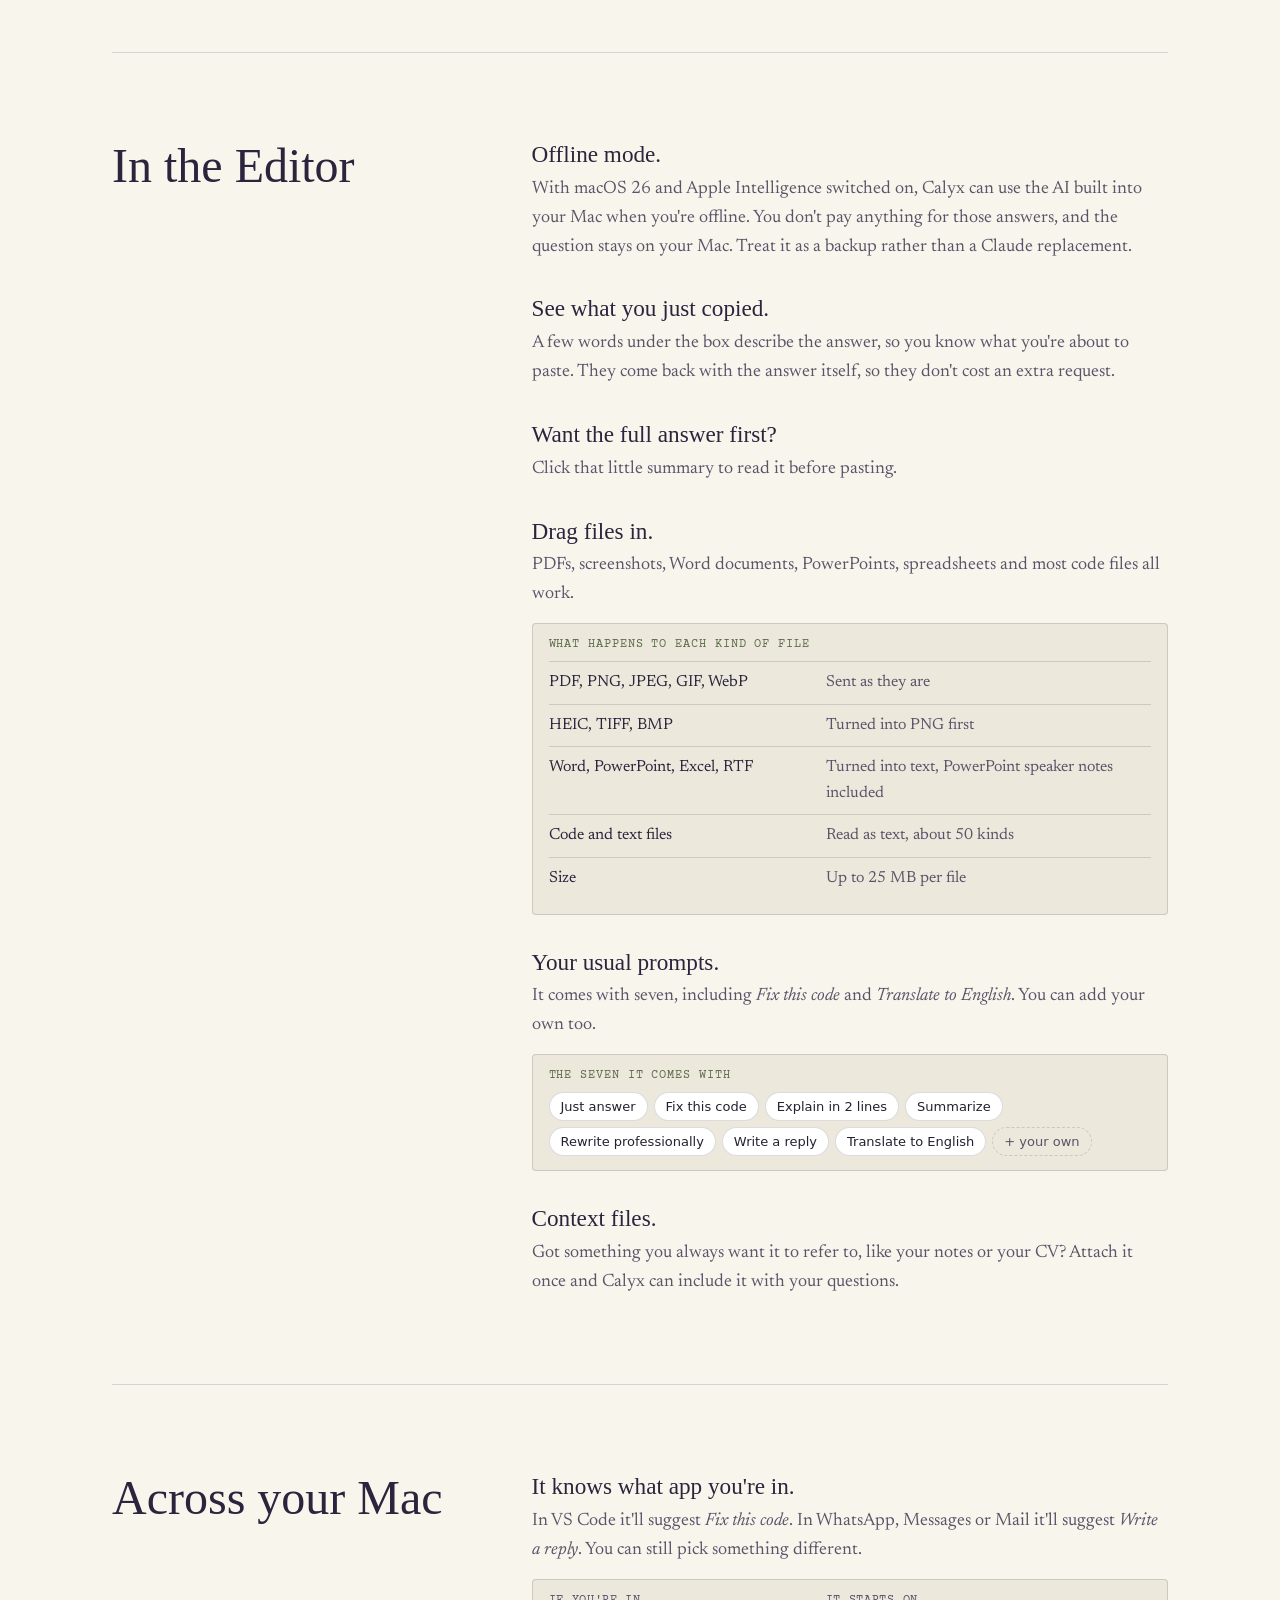
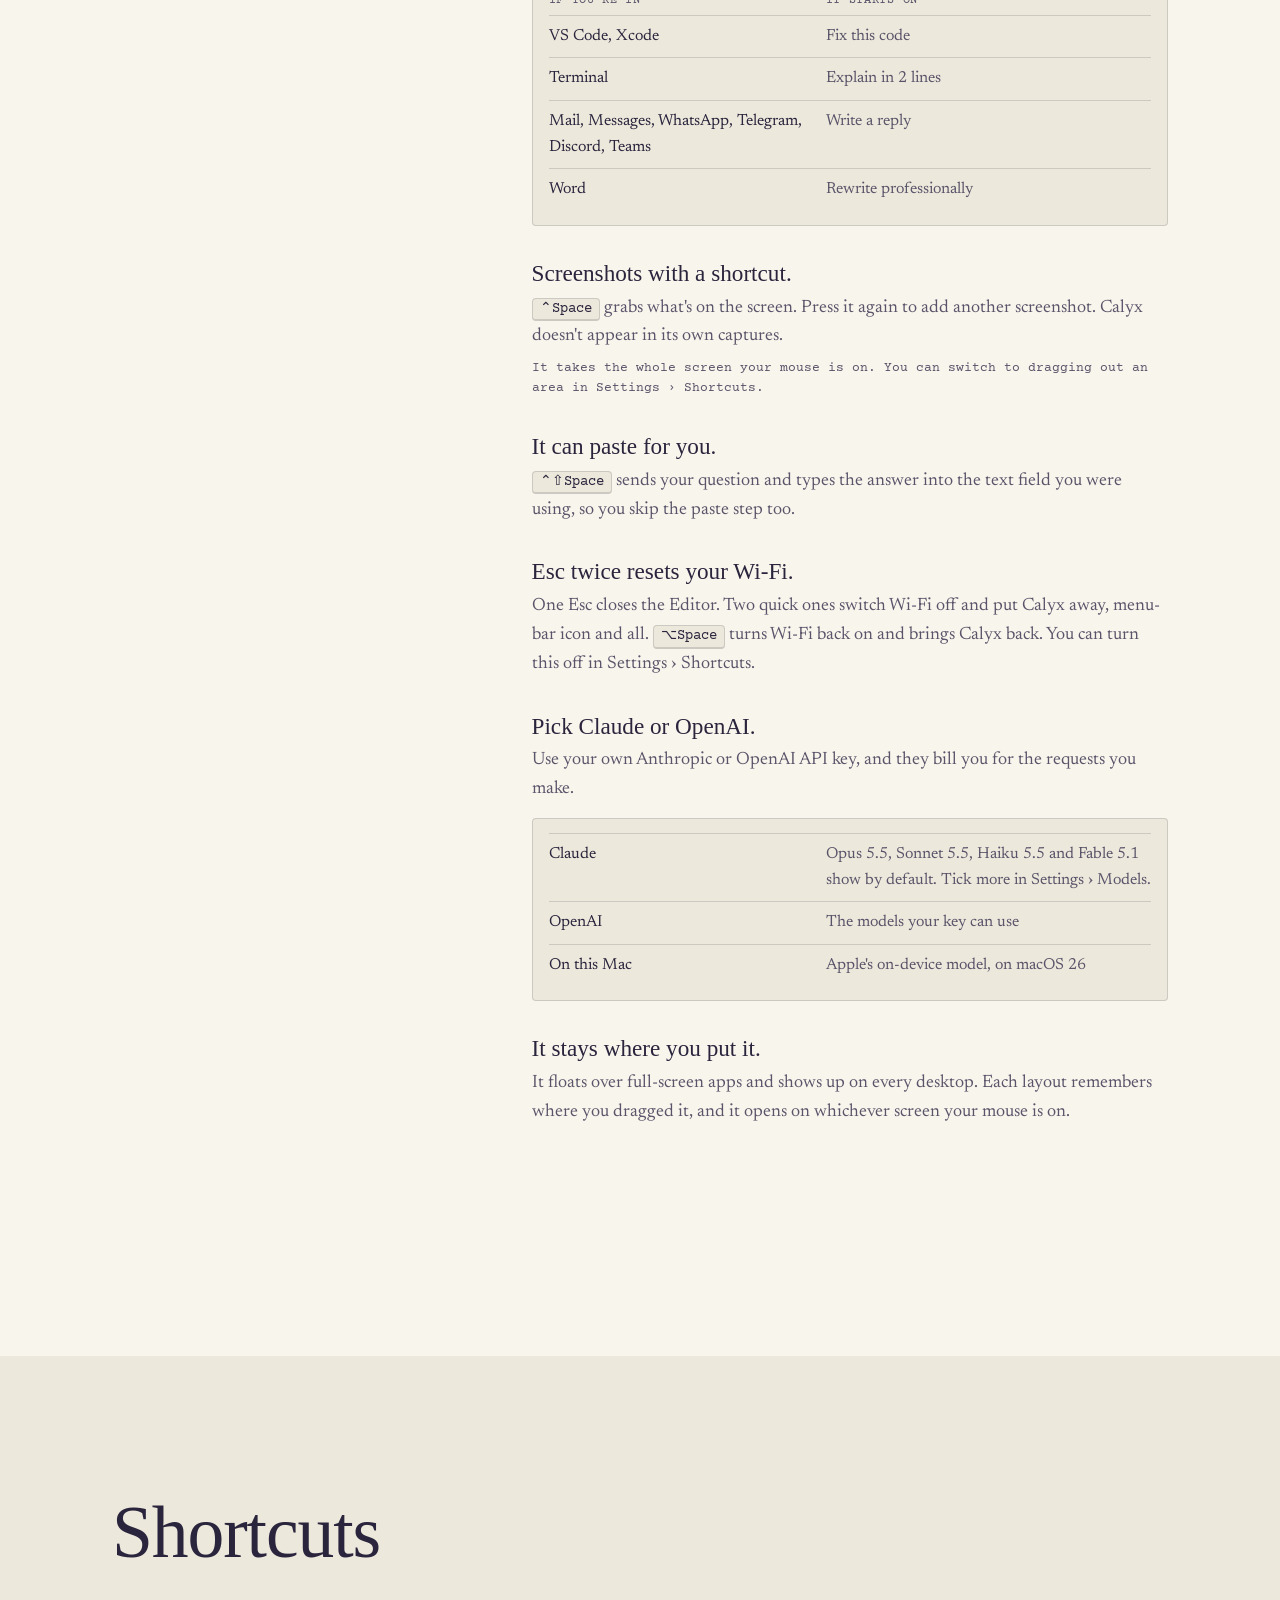
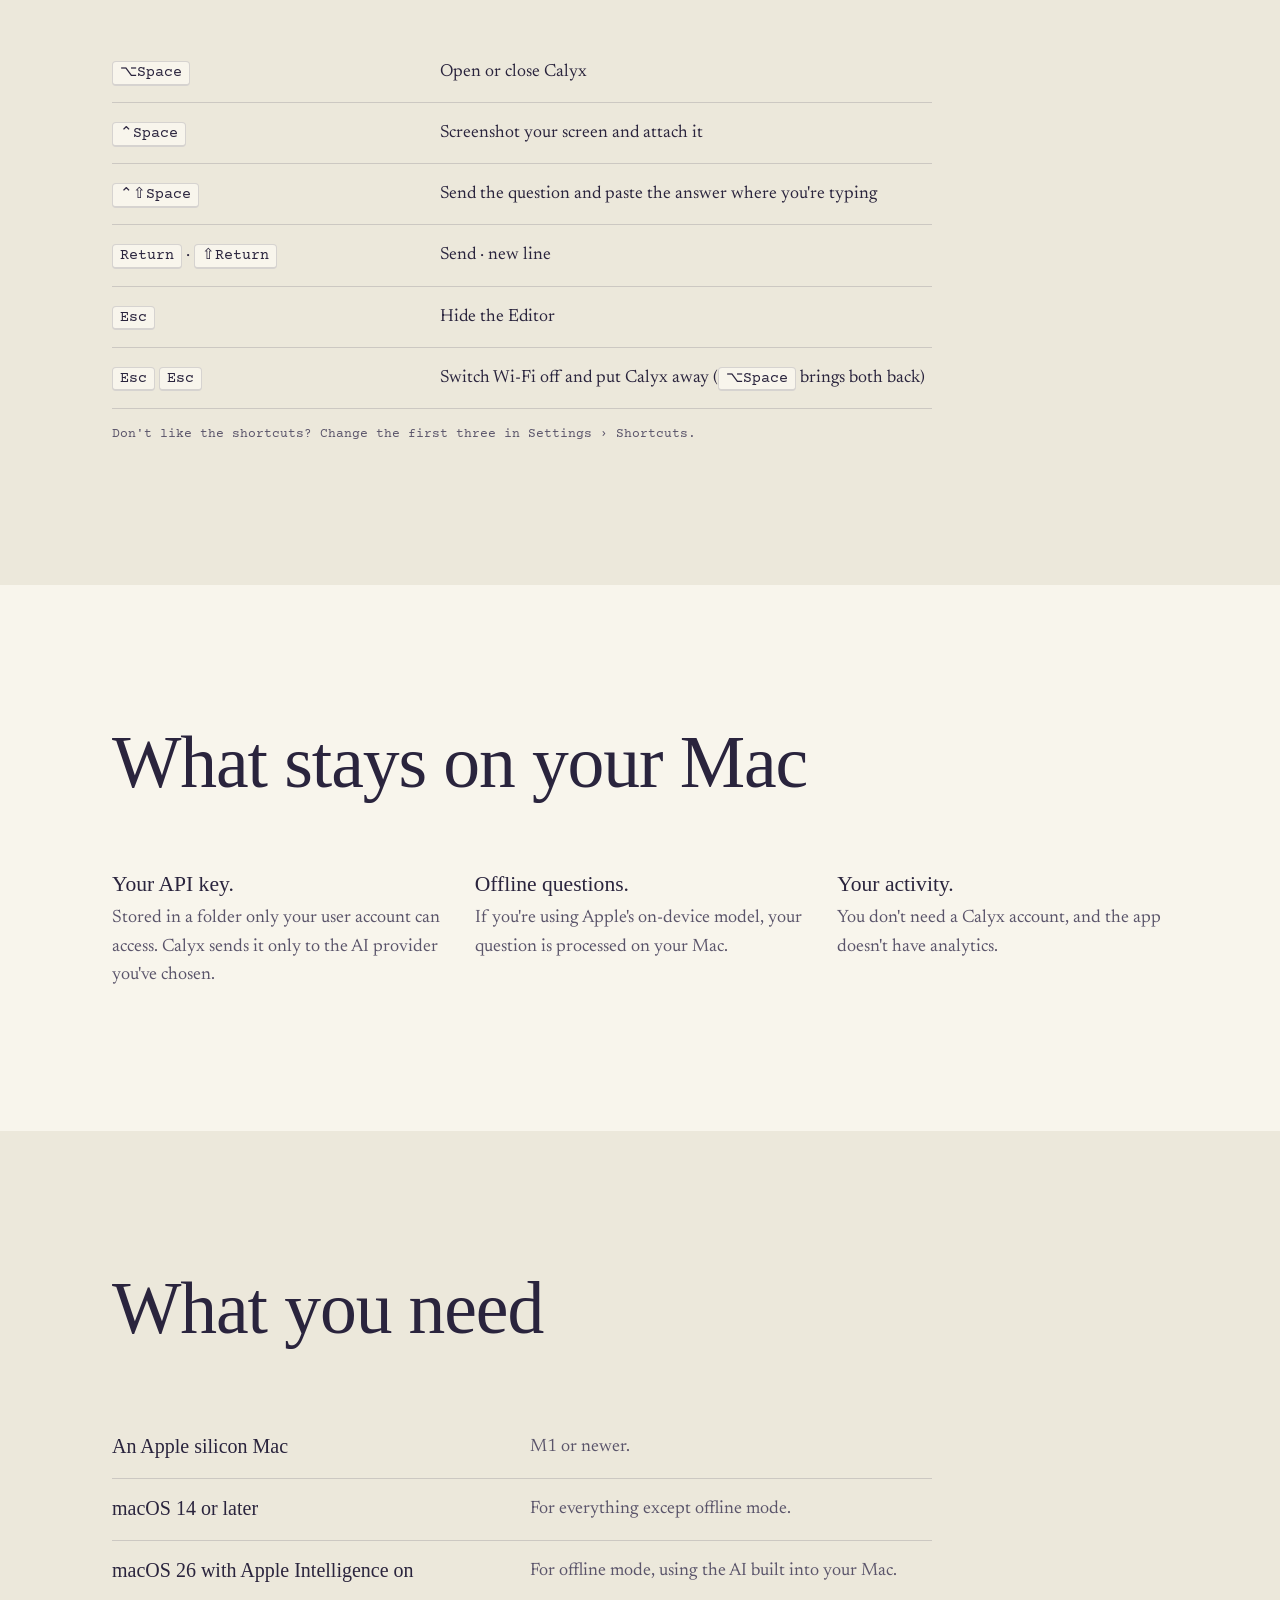
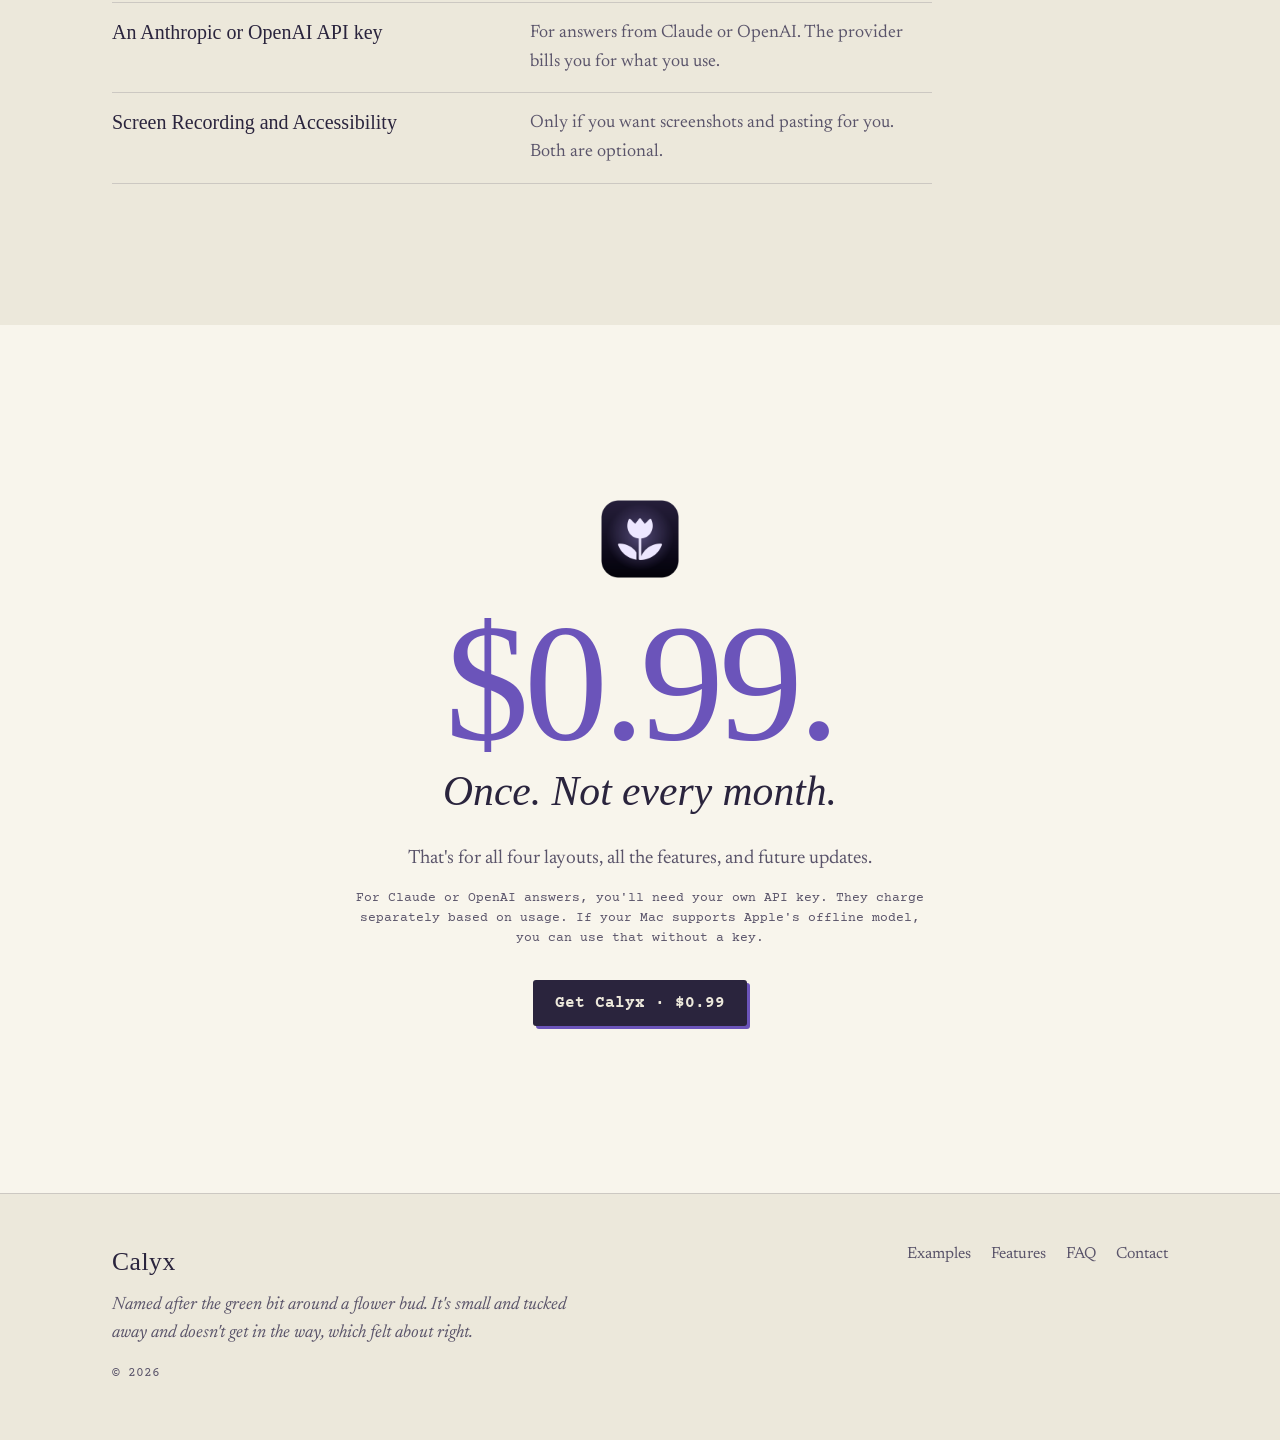
==== commit d74c6688: "Rename Incognito to Calypso; play step 1's screenshot flash when it scrolls into view Co-Authored-By" ====
--- a/features.html
+++ b/features.html
@@ -15,7 +15,7 @@
   <link rel="preconnect" href="https://fonts.googleapis.com">
   <link rel="preconnect" href="https://fonts.gstatic.com" crossorigin>
   <link href="https://fonts.googleapis.com/css2?family=IM+Fell+English:ital@0;1&family=Newsreader:ital,opsz,wght@0,6..72,400;0,6..72,500;1,6..72,400&family=Courier+Prime:wght@400;700&display=swap" rel="stylesheet">
-  <link rel="stylesheet" href="styles.css?v=202610161522">
+  <link rel="stylesheet" href="styles.css?v=202610161555">
   <script>document.documentElement.classList.add("js");</script>
 </head>
 <body>
@@ -66,8 +66,8 @@
           <div class="story-steps">
             <article class="story-step" data-step>
               <p class="story-num fig">fig. 2</p>
-              <h3>Incognito.</h3>
-              <p class="story-text">My favourite, and the one I'd start with. It's a thin dark strip with no buttons or chat history. Type your question, press Return, and the strip disappears while a small mark in a corner of the screen tells you when the answer's ready.</p>
+              <h3>Calypso.</h3>
+              <p class="story-text">The incognito mode, and my favourite. It's a thin dark strip with no buttons or chat history. Type your question, press Return, and the strip disappears while a small mark in a corner of the screen tells you when the answer's ready.</p>
               <p class="story-detail">Visibility goes from 5% to 100%, and you pick which corner the mark sits in. It's discreet, not invisible: screen sharing and recordings still show it.</p>
             </article>
             <article class="story-step" data-step>
@@ -156,7 +156,7 @@
             <div class="note-list" data-reveal-group>
               <div class="note">
                 <h4>Your last 10 answers.</h4>
-                <p>Copied something else over the answer you just got? The last ten are in the menu bar, and one click copies it again.</p>
+                <p>Copied something else over the answer you just got? The last ten are in the menu bar, and one click copies it again. Answers you get in Calypso aren't kept here unless you turn that on.</p>
               </div>
               <div class="note">
                 <h4>You can tell when it's offline.</h4>
@@ -357,6 +357,6 @@
     </div>
   </footer>
 
-  <script src="main.js?v=202610161522"></script>
+  <script src="main.js?v=202610161555"></script>
 </body>
 </html>
--- a/styles.css
+++ b/styles.css
@@ -506,6 +506,49 @@
 .how-screen.s3 .fix { animation: hl 1.8s ease-out; }
 @keyframes hl { 0%, 35% { background: color-mix(in srgb, var(--lilac-wash) 45%, transparent); } 100% { background: transparent; } }
 
+/* Into Incognito: a sentence is redacted word by word, the bars slide together into one strip,
+   the strip turns down to nothing, and the Greek word behind the name appears. All of it is
+   driven by scroll position in main.js, so it runs backwards when you scroll back up. */
+.redact { position: relative; height: 480vh; }
+.redact .pin { overflow: hidden; }
+.redact-text { font-family: var(--display); font-size: clamp(1.9rem, 4.4vw, 3.5rem); line-height: 1.25; letter-spacing: -.01em; max-width: 18em; }
+.redact-bars { position: absolute; inset: 0; pointer-events: none; }
+.redact-bars i {
+  position: absolute; left: 0; top: 0;
+  background: rgba(11, 10, 18, .94); box-shadow: inset 0 0 0 1px rgba(255, 255, 255, .08);
+  border-radius: 3px; transform-origin: left center; transform: scaleX(0);
+}
+.redact-strip {
+  position: absolute; display: flex; align-items: center; padding: 0 18px;
+  color: rgba(255, 255, 255, .85); font: 17px/1 var(--ui); white-space: pre;
+  pointer-events: none; opacity: 0;
+}
+.redact-strip.typing::after { content: ""; width: 1.5px; height: 1.1em; margin-left: 1px; background: currentColor; animation: blink 1s steps(1) infinite; }
+.redact-vis { position: absolute; left: 0; right: 0; text-align: center; font: .8rem var(--mono); letter-spacing: .12em; text-transform: uppercase; color: #ABA4BE; opacity: 0; }
+.redact-vis b { font-weight: 400; color: #ECE6FF; }
+.redact-tick {
+  position: absolute; right: 24px; bottom: 24px; padding: 8px 13px; border-radius: 999px;
+  background: rgba(11, 10, 18, .86); color: rgba(255, 255, 255, .85); box-shadow: inset 0 0 0 1px rgba(255, 255, 255, .1);
+  font: 13px var(--ui); opacity: 0; transform: translateY(6px); transition: opacity .3s, transform .3s;
+}
+.redact-tick.on { opacity: 1; transform: none; }
+.redact-greek { position: absolute; inset: var(--nav-h) 0 0; display: grid; place-content: center; justify-items: center; gap: 16px; padding-inline: var(--gutter); text-align: center; pointer-events: none; }
+.redact-word { font: 400 clamp(3.6rem, 12vw, 9rem)/1 "GFS Didot", Georgia, "Times New Roman", serif; letter-spacing: .03em; color: #ECE6FF; }
+.redact-word span { display: inline-block; opacity: 0; filter: blur(12px); translate: 0 .18em; }
+.redact.ready .redact-word span { transition: opacity .7s, filter .7s, translate .7s var(--ease); }
+.redact-word span.on { opacity: 1; filter: none; translate: none; }
+.redact-gloss { font: .82rem var(--mono); letter-spacing: .1em; text-transform: uppercase; color: #9DAE86; opacity: 0; }
+.redact-note { max-width: 31rem; font: italic 1.2rem/1.45 var(--body); color: #ABA4BE; opacity: 0; text-wrap: balance; }
+.redact.ready .redact-gloss, .redact.ready .redact-note { transition: opacity .7s; }
+.redact-gloss.on, .redact-note.on { opacity: 1; }
+/* No scroll-driven version (reduced motion, short windows): a redacted sentence above the word. */
+.redact.flat { height: auto; background: #13111A; }
+.redact.flat .pin { position: relative; height: auto; display: block; padding-block: calc(var(--nav-h) + 72px) 96px; }
+.redact.flat .rw { color: transparent; background: rgba(11, 10, 18, .94); box-shadow: inset 0 0 0 1px rgba(255, 255, 255, .08); border-radius: 3px; -webkit-box-decoration-break: clone; box-decoration-break: clone; }
+.redact.flat .redact-bars, .redact.flat .redact-strip, .redact.flat .redact-vis, .redact.flat .redact-tick { display: none; }
+.redact.flat .redact-greek { position: static; margin-top: 72px; }
+.redact.flat .redact-word span, .redact.flat .redact-gloss, .redact.flat .redact-note { opacity: 1; filter: none; translate: none; transition: none; }
+
 /* Incognito: a dark section whatever the theme, with the bar fading out as you scroll. */
 .inc {
   --board: #13111A; --sheet: #1C1926; --card: #1C1926;
@@ -780,6 +823,7 @@
   .js [data-reveal] { opacity: 1; translate: none; scale: none; transition: none; }
   .statement, .compare { height: auto; }
   .statement .pin, .compare .pin { position: static; height: auto; padding-block: 72px; }
+  .how-screen[data-active="1"] .flash, .flash.go { animation: none; }
   .caret, .spin, .cx-type::after, .inc-caret, .vz-bar, .vz-slider i, .viz-apps li, .scene.on, .how-screen .fix { animation: none; }
   .inc-screen[data-active="3"] .corner .spin { display: none; }
   .inc-screen[data-active="3"] .corner .inc-done { opacity: 1; }
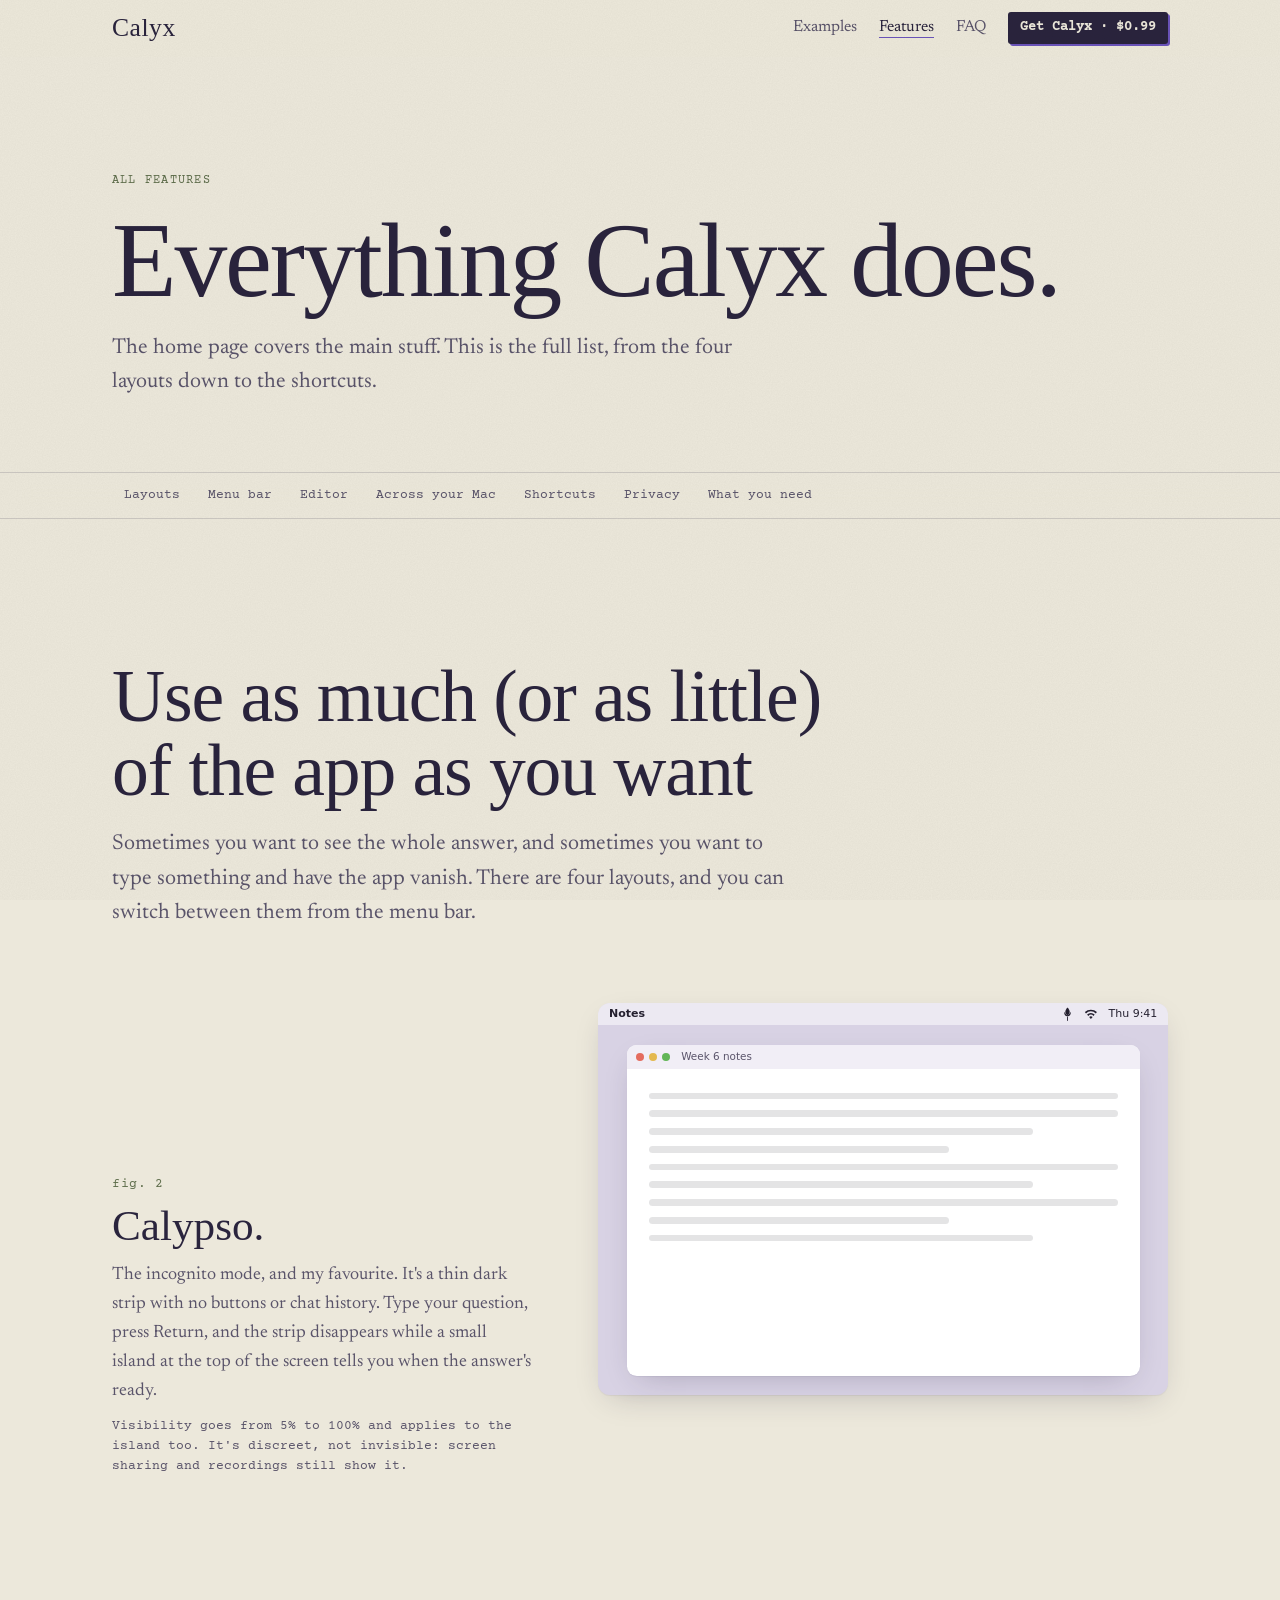
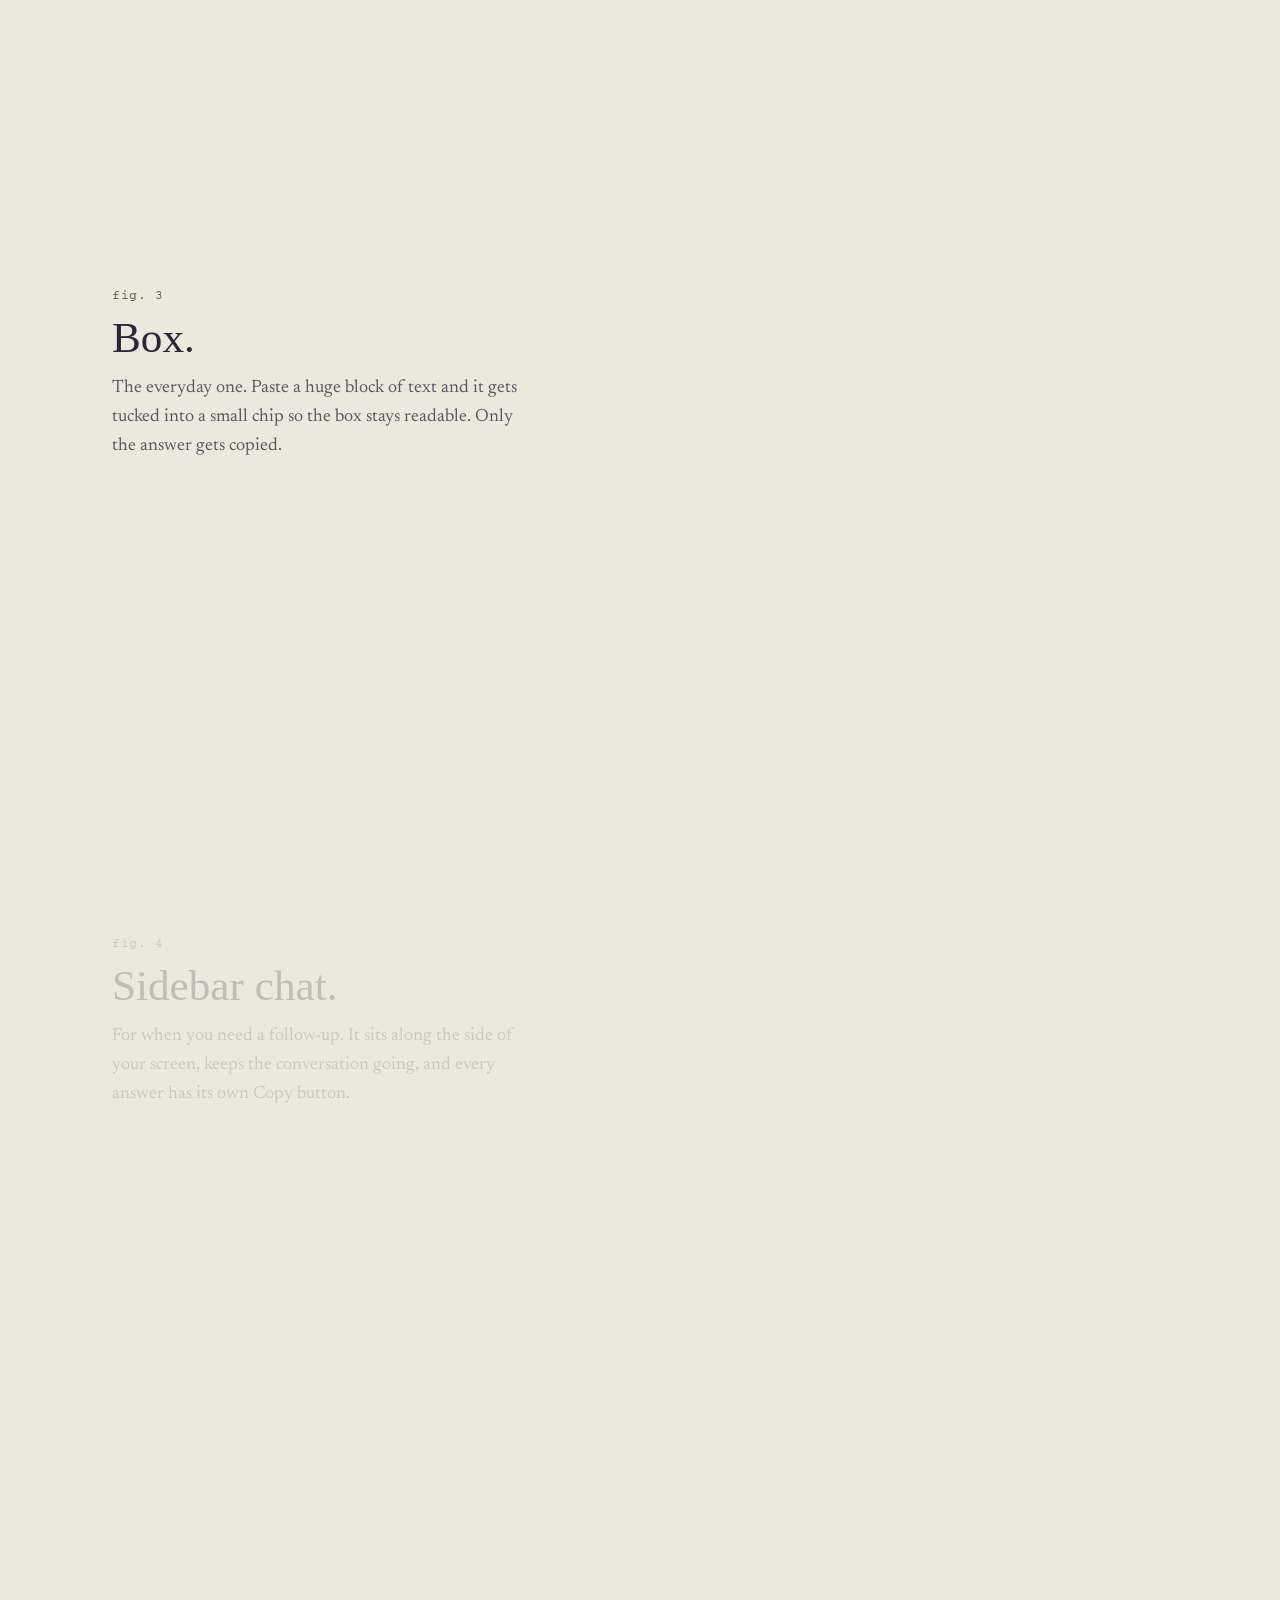
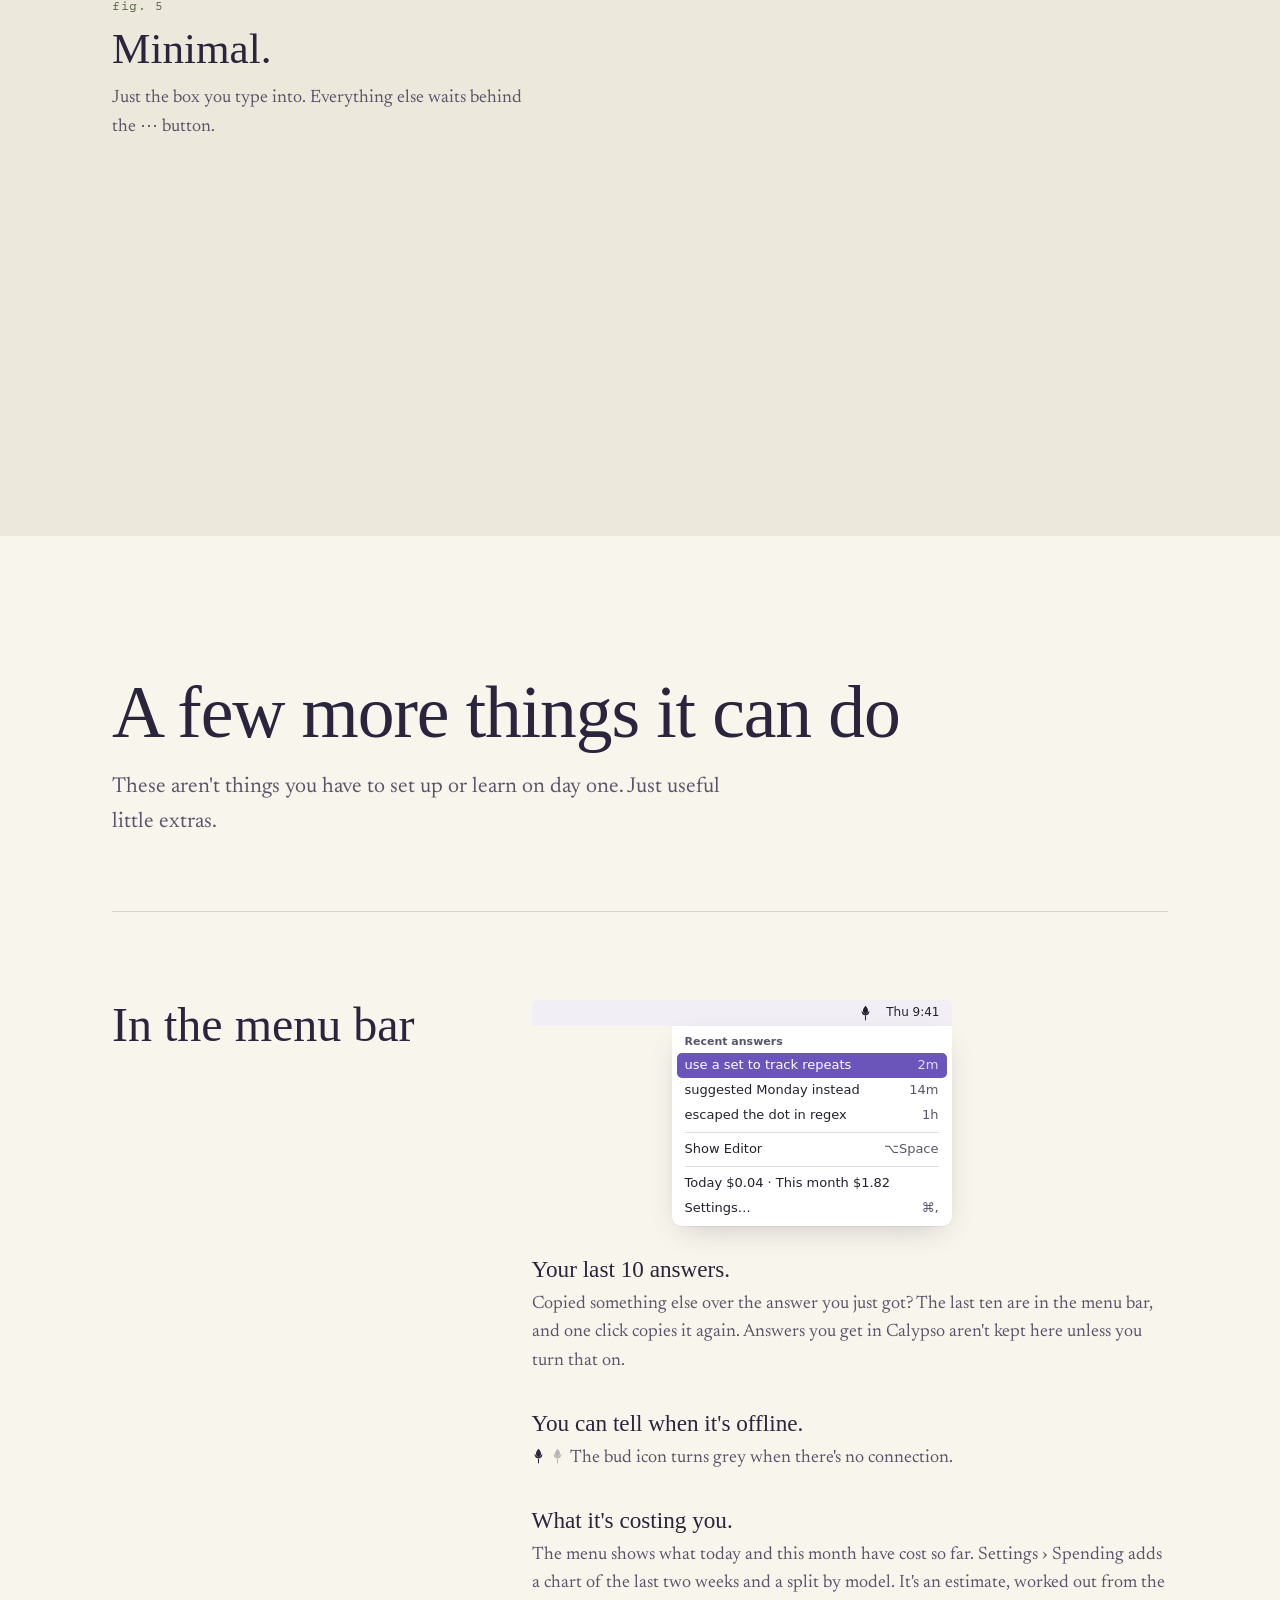
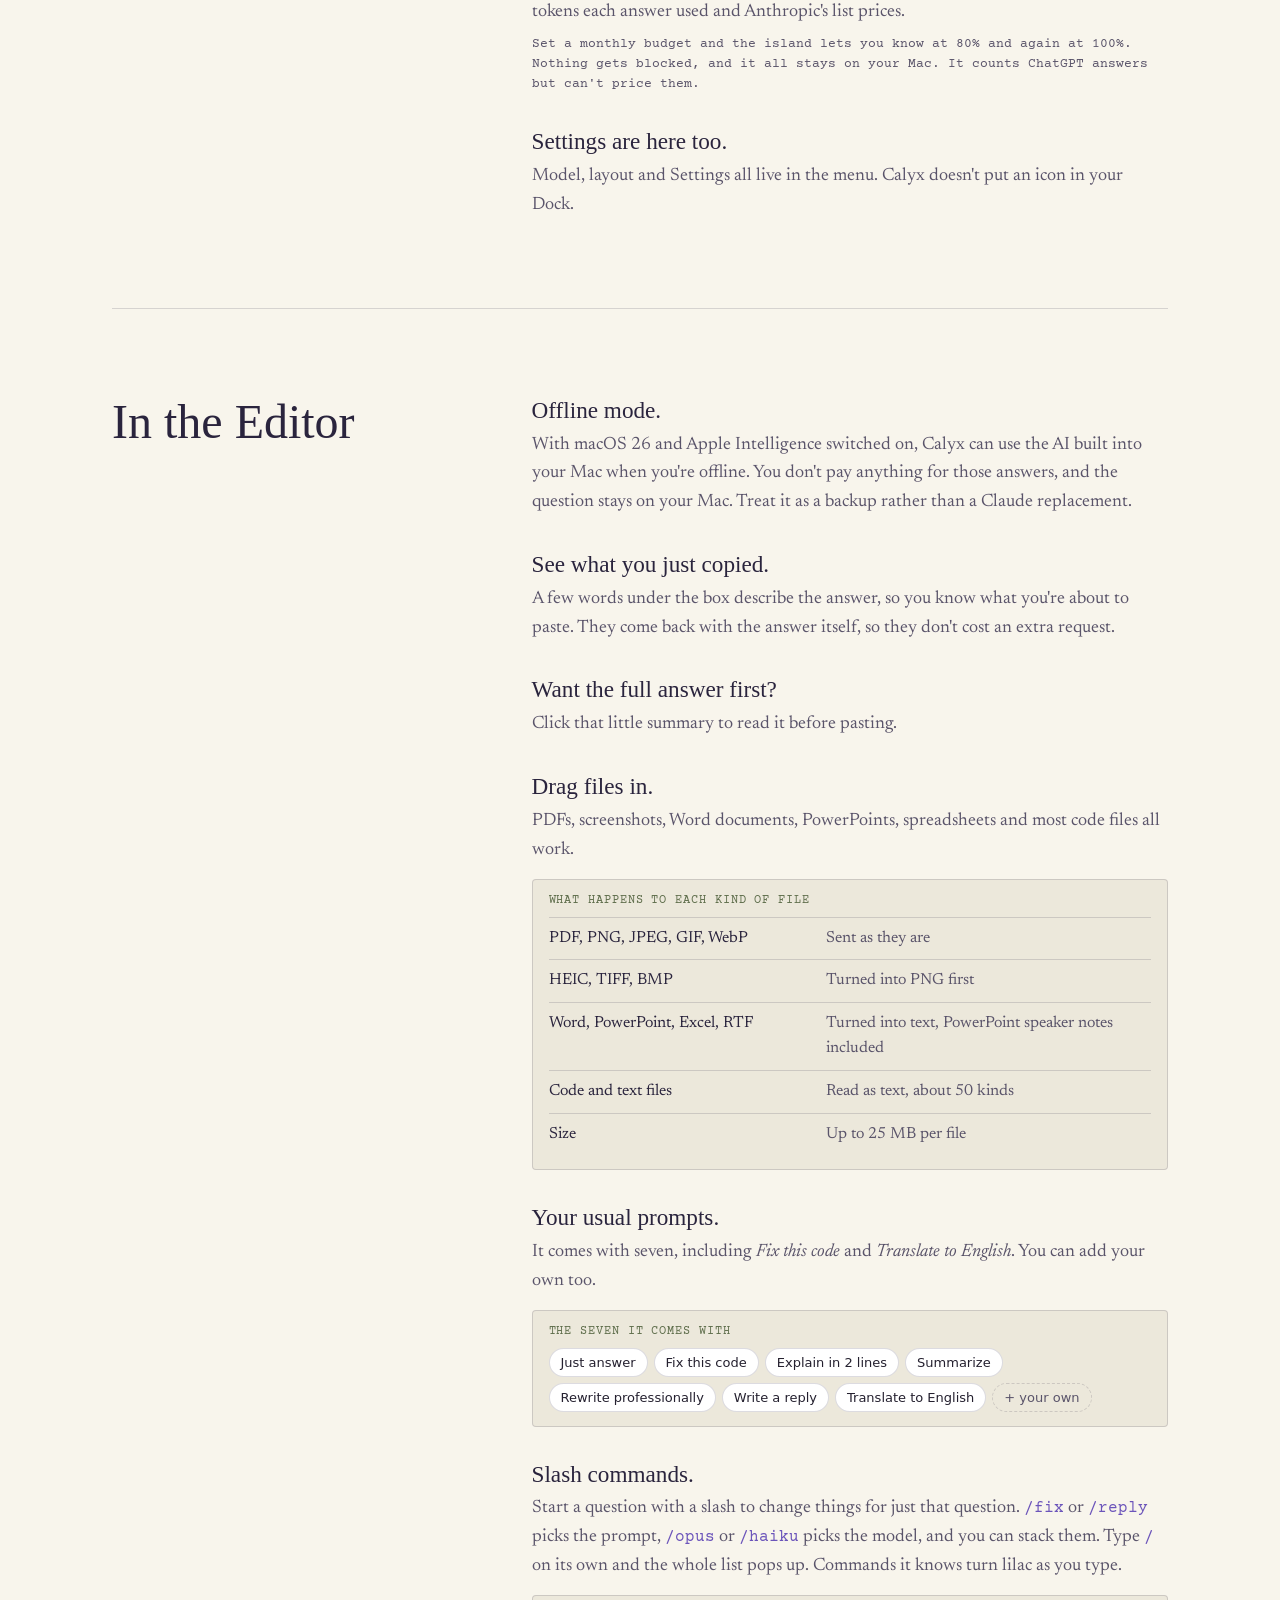
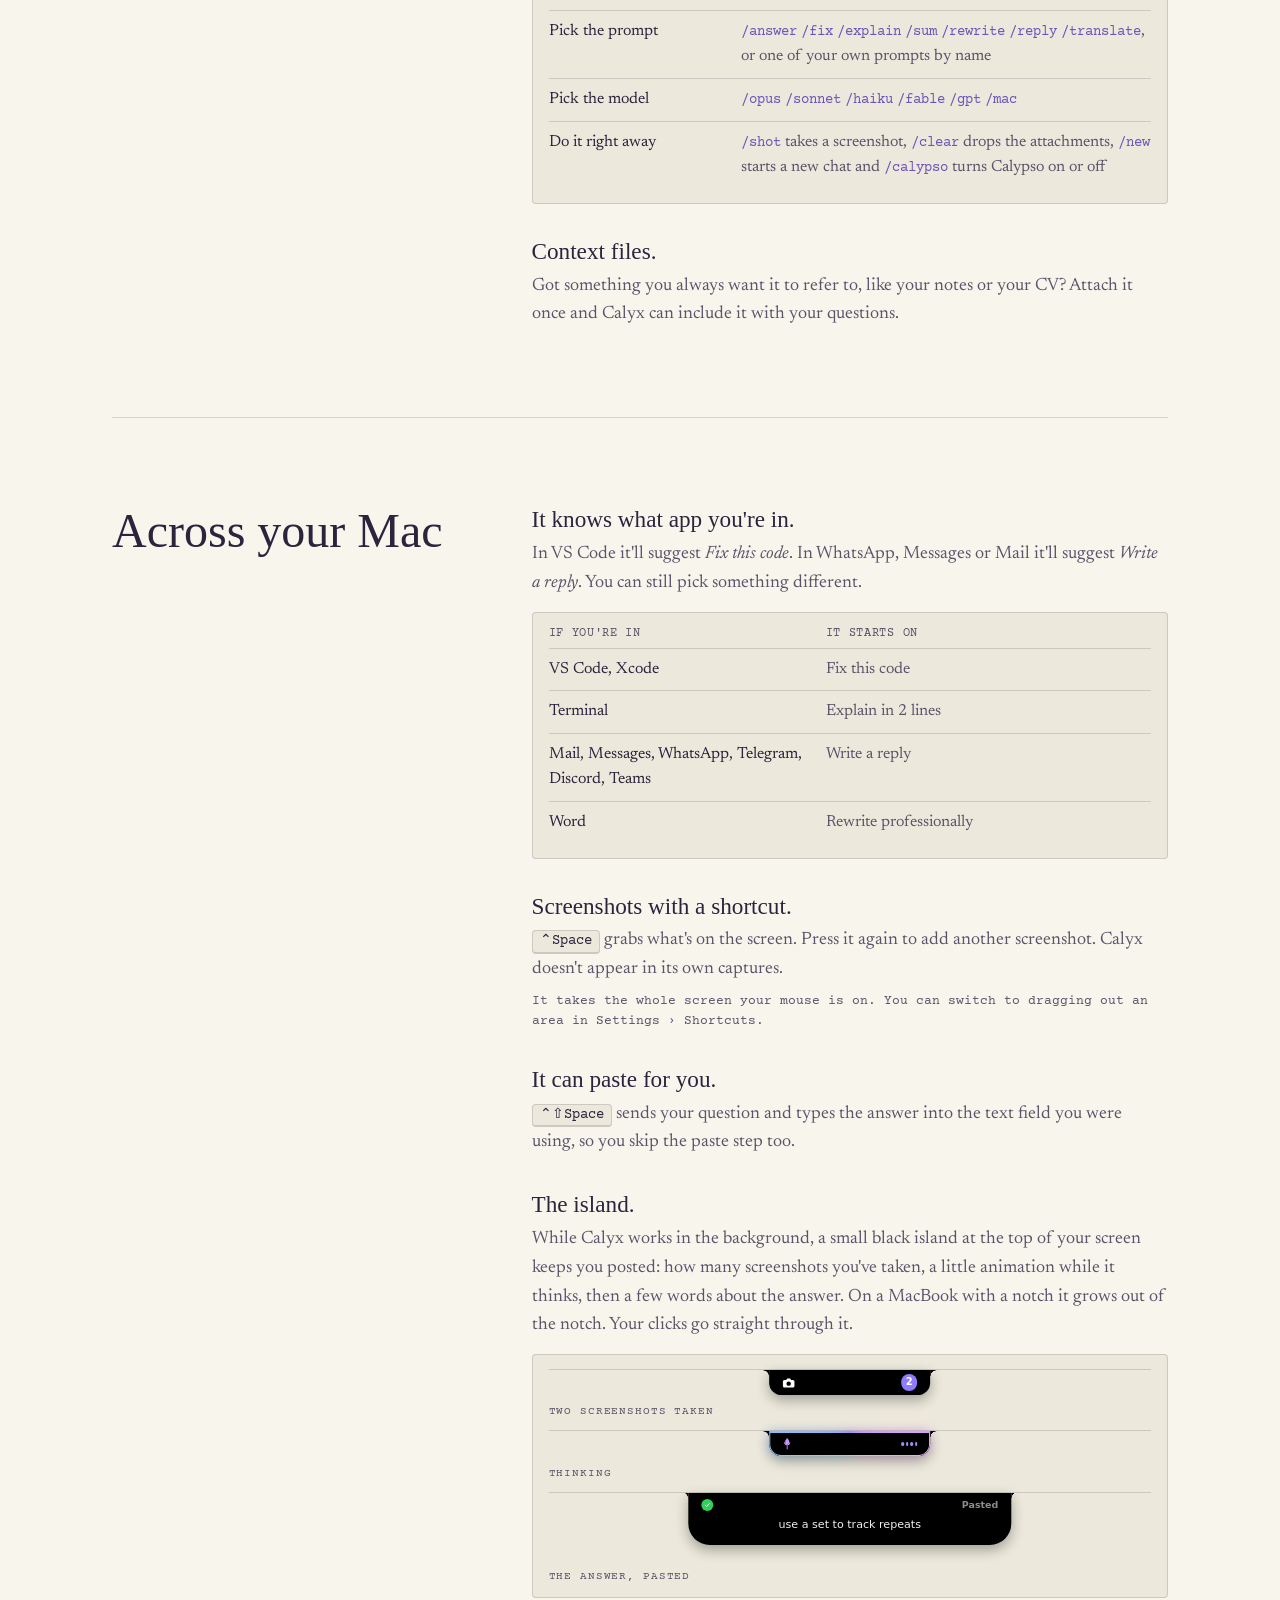
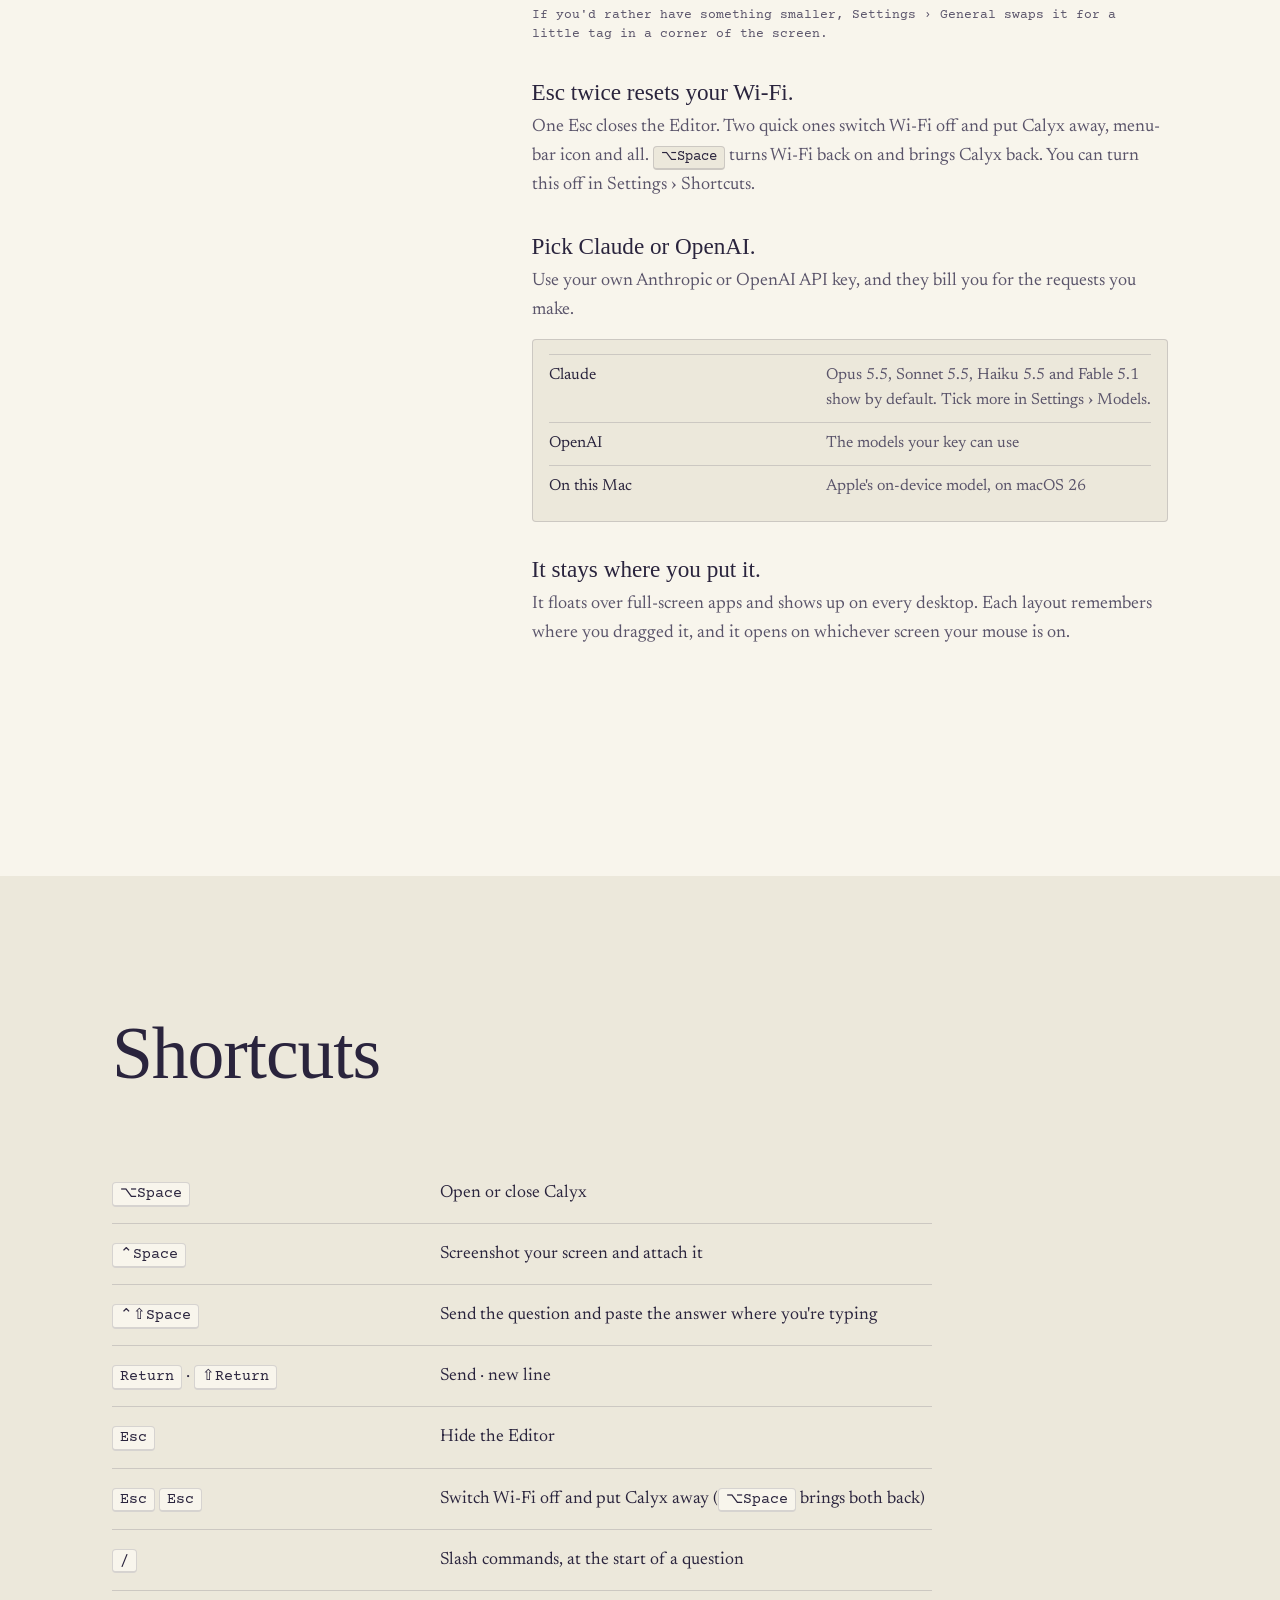
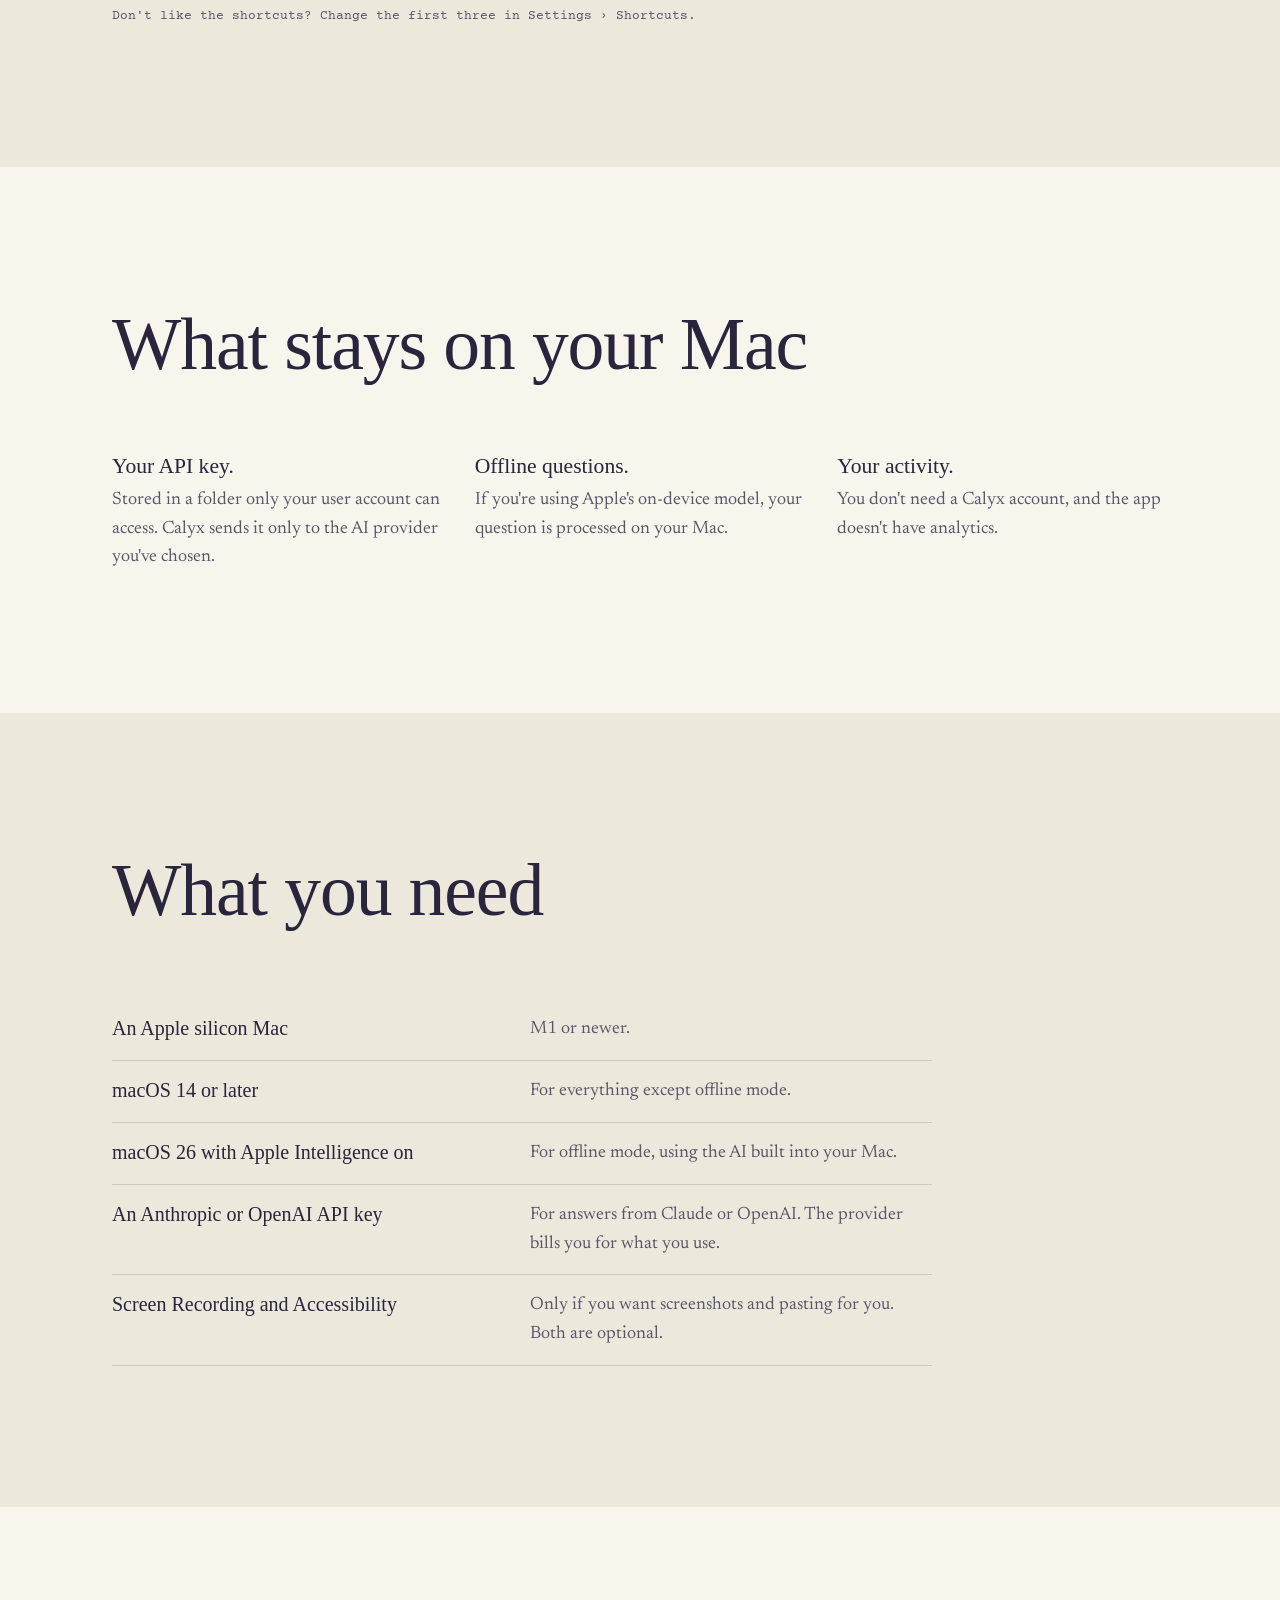
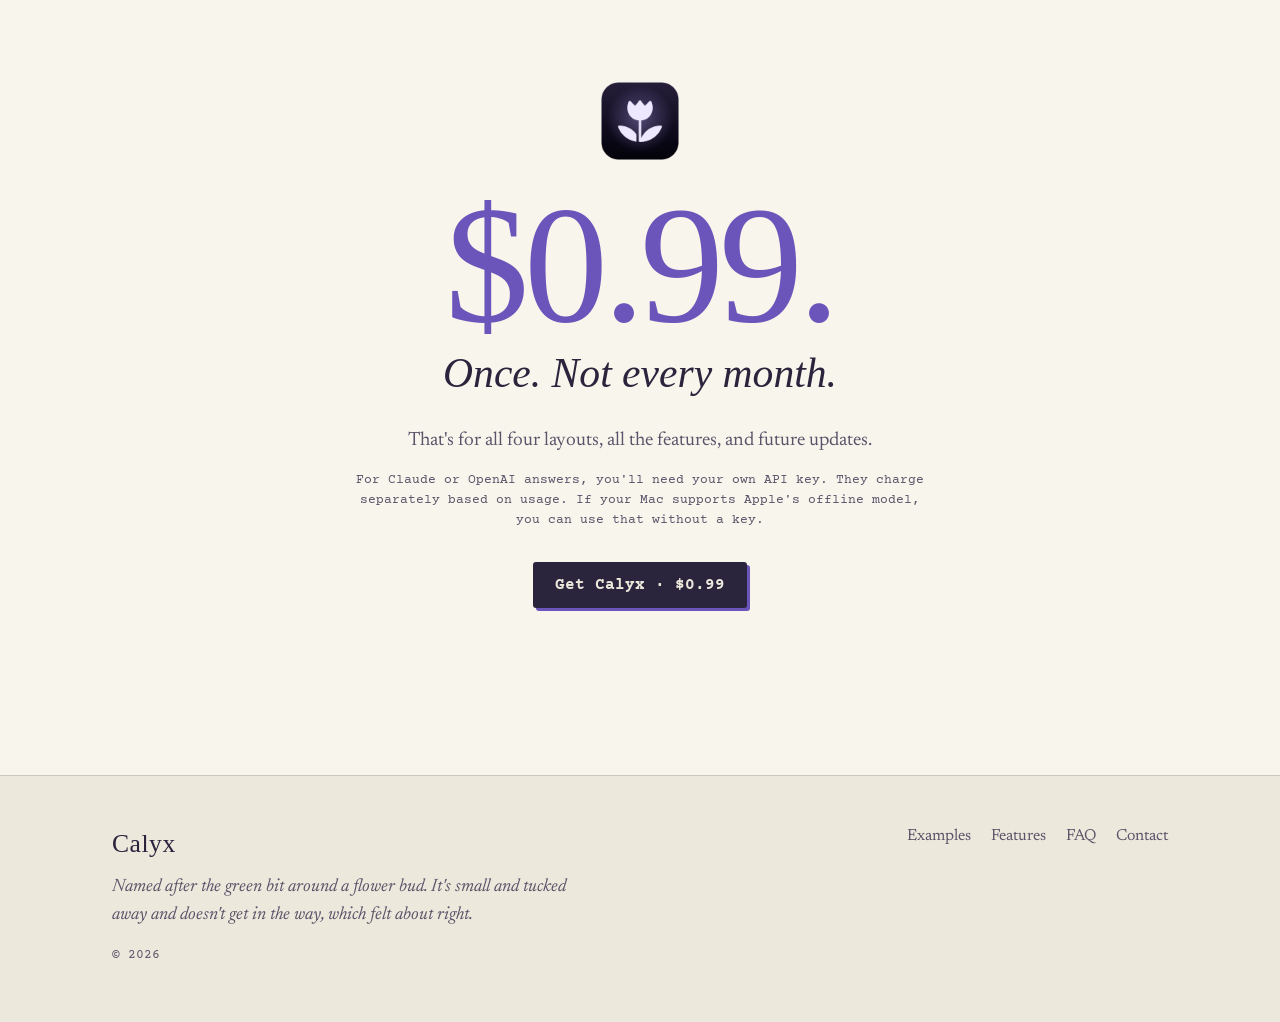
==== commit 02a210ec: "Show answers in the island instead of a corner pill The mockups now draw the app's island at the top" ====
--- a/features.html
+++ b/features.html
@@ -15,7 +15,7 @@
   <link rel="preconnect" href="https://fonts.googleapis.com">
   <link rel="preconnect" href="https://fonts.gstatic.com" crossorigin>
   <link href="https://fonts.googleapis.com/css2?family=IM+Fell+English:ital@0;1&family=Newsreader:ital,opsz,wght@0,6..72,400;0,6..72,500;1,6..72,400&family=Courier+Prime:wght@400;700&display=swap" rel="stylesheet">
-  <link rel="stylesheet" href="styles.css?v=202610161555">
+  <link rel="stylesheet" href="styles.css?v=202610161638">
   <script>document.documentElement.classList.add("js");</script>
 </head>
 <body>
@@ -67,8 +67,8 @@
             <article class="story-step" data-step>
               <p class="story-num fig">fig. 2</p>
               <h3>Calypso.</h3>
-              <p class="story-text">The incognito mode, and my favourite. It's a thin dark strip with no buttons or chat history. Type your question, press Return, and the strip disappears while a small mark in a corner of the screen tells you when the answer's ready.</p>
-              <p class="story-detail">Visibility goes from 5% to 100%, and you pick which corner the mark sits in. It's discreet, not invisible: screen sharing and recordings still show it.</p>
+              <p class="story-text">The incognito mode, and my favourite. It's a thin dark strip with no buttons or chat history. Type your question, press Return, and the strip disappears while a small island at the top of the screen tells you when the answer's ready.</p>
+              <p class="story-detail">Visibility goes from 5% to 100% and applies to the island too. It's discreet, not invisible: screen sharing and recordings still show it.</p>
             </article>
             <article class="story-step" data-step>
               <p class="story-num fig">fig. 3</p>
@@ -90,7 +90,7 @@
           <div class="story-stick">
             <div class="screen-frame">
               <div class="screen lay-screen" data-step-screen data-active="1" aria-hidden="true">
-                <div class="mbar"><b>Notes</b><span class="mbar-right"><span class="mb-bud"></span><svg class="wifi" viewBox="0 0 16 12"><path d="M8 11.6 10 9.3a3 3 0 0 0-4 0Z"/><path d="M3.6 6.5a6.4 6.4 0 0 1 8.8 0l-1.3 1.5a4.4 4.4 0 0 0-6.2 0Z"/><path d="M1 3.6a10 10 0 0 1 14 0l-1.3 1.5a8 8 0 0 0-11.4 0Z"/></svg><span>Thu 9:41</span></span></div>
+                <div class="mbar"><b>Notes</b><span class="mbar-right"><span class="mb-bud"></span><span class="mb-sun"></span><svg class="wifi" viewBox="0 0 16 12"><path d="M8 11.6 10 9.3a3 3 0 0 0-4 0Z"/><path d="M3.6 6.5a6.4 6.4 0 0 1 8.8 0l-1.3 1.5a4.4 4.4 0 0 0-6.2 0Z"/><path d="M1 3.6a10 10 0 0 1 14 0l-1.3 1.5a8 8 0 0 0-11.4 0Z"/></svg><span>Thu 9:41</span></span></div>
                 <div class="win">
                   <div class="win-bar"><i></i><i></i><i></i><span>Week 6 notes</span></div>
                   <div class="win-body"><div class="doc-lines"><i></i><i></i><i></i><i></i><i></i><i></i><i></i><i></i><i></i></div></div>
@@ -119,10 +119,10 @@
                 </div>
 
                 <div class="lay" data-n="1">
-                  <div class="ib"><span>give me a hint</span><span class="ib-tag">+1 screenshot</span></div>
+                  <div class="ib"><span>give me a hint</span><span class="ib-tag">+1 file</span></div>
                   <div class="vis-tag">Visibility · 35%</div>
-                  <div class="corner"><span class="spin"></span></div>
-                </div>
+                </div>
+                <div class="qi"><span class="qi-ico" data-i="dots"><i></i><i></i><i></i></span><span class="qi-t">Thinking</span></div>
               </div>
             </div>
           </div>
@@ -141,7 +141,7 @@
         <div class="group" id="menu-bar">
           <div class="group-head"><h3>In the menu bar</h3></div>
           <div>
-            <figure class="menu" aria-label="The Calyx menu with recent answers" data-reveal>
+            <figure class="menu" aria-label="The Calyx menu with recent answers and what you've spent" data-reveal>
               <div class="menu-bar" aria-hidden="true"><span class="mb-bud"></span><span class="menu-clock">Thu 9:41</span></div>
               <ul class="menu-list" aria-hidden="true">
                 <li class="menu-head">Recent answers</li>
@@ -150,6 +150,8 @@
                 <li>escaped the dot in regex <span>1h</span></li>
                 <li class="menu-sep"></li>
                 <li>Show Editor <span>⌥Space</span></li>
+                <li class="menu-sep"></li>
+                <li>Today $0.04 · This month $1.82</li>
                 <li>Settings… <span>⌘,</span></li>
               </ul>
             </figure>
@@ -161,6 +163,11 @@
               <div class="note">
                 <h4>You can tell when it's offline.</h4>
                 <p><span class="net" aria-hidden="true"><span class="mb-bud"></span><span class="mb-bud off"></span></span>The bud icon turns grey when there's no connection.</p>
+              </div>
+              <div class="note">
+                <h4>What it's costing you.</h4>
+                <p>The menu shows what today and this month have cost so far. Settings › Spending adds a chart of the last two weeks and a split by model. It's an estimate, worked out from the tokens each answer used and Anthropic's list prices.</p>
+                <p class="fine">Set a monthly budget and the island lets you know at 80% and again at 100%. Nothing gets blocked, and it all stays on your Mac. It counts ChatGPT answers but can't price them.</p>
               </div>
               <div class="note">
                 <h4>Settings are here too.</h4>
@@ -219,6 +226,19 @@
               </div>
             </div>
             <div class="note">
+              <h4>Slash commands.</h4>
+              <p>Start a question with a slash to change things for just that question. <span class="cmd">/fix</span> or <span class="cmd">/reply</span> picks the prompt, <span class="cmd">/opus</span> or <span class="cmd">/haiku</span> picks the model, and you can stack them. Type <span class="cmd">/</span> on its own and the whole list pops up. Commands it knows turn lilac as you type.</p>
+              <div class="detail">
+                <table class="mini cmds">
+                  <tbody>
+                    <tr><td>Pick the prompt</td><td><span class="cmd">/answer</span> <span class="cmd">/fix</span> <span class="cmd">/explain</span> <span class="cmd">/sum</span> <span class="cmd">/rewrite</span> <span class="cmd">/reply</span> <span class="cmd">/translate</span>, or one of your own prompts by name</td></tr>
+                    <tr><td>Pick the model</td><td><span class="cmd">/opus</span> <span class="cmd">/sonnet</span> <span class="cmd">/haiku</span> <span class="cmd">/fable</span> <span class="cmd">/gpt</span> <span class="cmd">/mac</span></td></tr>
+                    <tr><td>Do it right away</td><td><span class="cmd">/shot</span> takes a screenshot, <span class="cmd">/clear</span> drops the attachments, <span class="cmd">/new</span> starts a new chat and <span class="cmd">/calypso</span> turns Calypso on or off</td></tr>
+                  </tbody>
+                </table>
+              </div>
+            </div>
+            <div class="note">
               <h4>Context files.</h4>
               <p>Got something you always want it to refer to, like your notes or your CV? Attach it once and Calyx can include it with your questions.</p>
             </div>
@@ -253,6 +273,16 @@
               <p><kbd>⌃⇧Space</kbd> sends your question and types the answer into the text field you were using, so you skip the paste step too.</p>
             </div>
             <div class="note">
+              <h4>The island.</h4>
+              <p>While Calyx works in the background, a small black island at the top of your screen keeps you posted: how many screenshots you've taken, a little animation while it thinks, then a few words about the answer. On a MacBook with a notch it grows out of the notch. Your clicks go straight through it.</p>
+              <div class="detail" aria-hidden="true">
+                <div class="isl-spec"><div class="isl" data-s="shot"><div class="isl-body"><div class="isl-row"><span><i class="ic-cam"></i><i class="ic-bud"></i><i class="ic-ok"></i></span><span><b class="isl-n">2</b><span class="isl-bars"><i></i><i></i><i></i><i></i></span><span class="isl-cap"></span></span></div><div class="isl-more"><div><p class="isl-msg"></p></div></div></div></div><span class="spec-l">Two screenshots taken</span></div>
+                <div class="isl-spec"><div class="isl" data-s="work"><div class="isl-body"><div class="isl-row"><span><i class="ic-cam"></i><i class="ic-bud"></i><i class="ic-ok"></i></span><span><b class="isl-n"></b><span class="isl-bars"><i></i><i></i><i></i><i></i></span><span class="isl-cap"></span></span></div><div class="isl-more"><div><p class="isl-msg"></p></div></div></div></div><span class="spec-l">Thinking</span></div>
+                <div class="isl-spec tall"><div class="isl" data-s="done"><div class="isl-body"><div class="isl-row"><span><i class="ic-cam"></i><i class="ic-bud"></i><i class="ic-ok"></i></span><span><b class="isl-n"></b><span class="isl-bars"><i></i><i></i><i></i><i></i></span><span class="isl-cap">Pasted</span></span></div><div class="isl-more"><div><p class="isl-msg">use a set to track repeats</p></div></div></div></div><span class="spec-l">The answer, pasted</span></div>
+              </div>
+              <p class="fine">If you'd rather have something smaller, Settings › General swaps it for a little tag in a corner of the screen.</p>
+            </div>
+            <div class="note">
               <h4>Esc twice resets your Wi-Fi.</h4>
               <p>One Esc closes the Editor. Two quick ones switch Wi-Fi off and put Calyx away, menu-bar icon and all. <kbd>⌥Space</kbd> turns Wi-Fi back on and brings Calyx back. You can turn this off in Settings › Shortcuts.</p>
             </div>
@@ -292,6 +322,7 @@
             <tr><td><kbd>Return</kbd> · <kbd>⇧Return</kbd></td><td>Send · new line</td></tr>
             <tr><td><kbd>Esc</kbd></td><td>Hide the Editor</td></tr>
             <tr><td><kbd>Esc</kbd> <kbd>Esc</kbd></td><td>Switch Wi-Fi off and put Calyx away (<kbd>⌥Space</kbd> brings both back)</td></tr>
+            <tr><td><kbd>/</kbd></td><td>Slash commands, at the start of a question</td></tr>
           </tbody>
         </table>
         <p class="fine">Don't like the shortcuts? Change the first three in Settings › Shortcuts.</p>
@@ -357,6 +388,6 @@
     </div>
   </footer>
 
-  <script src="main.js?v=202610161555"></script>
+  <script src="main.js?v=202610161638"></script>
 </body>
 </html>
--- a/styles.css
+++ b/styles.css
@@ -170,9 +170,13 @@
 .lede { font-size: 1.25rem; max-width: 33rem; color: var(--ink-2); text-wrap: pretty; }
 .cta { display: grid; gap: 12px; justify-items: start; margin-top: 4px; }
 
-/* The Incognito demo: a faint black bar that types, vanishes, and reports back. */
+/* The Calypso demo: a faint black bar types a question and vanishes, then the quiet island hanging
+   from the top edge of the screen (the hairline) says it's thinking and gives a few words back. */
 .demo { position: relative; max-width: 420px; height: 92px; }
+.demo-edge { position: absolute; inset: 0 0 auto; height: 1px; background: linear-gradient(90deg, transparent, var(--rule) 20%, var(--rule) 80%, transparent); }
+.demo .qi { top: 1px; font-size: 13px; }
 .demo-bar {
+  position: absolute; inset: auto 0 0;
   display: flex; align-items: center;
   height: 44px;
   padding: 0 14px;
@@ -185,23 +189,123 @@
 }
 .demo-text { white-space: pre; overflow: hidden; text-overflow: ellipsis; }
 .caret { flex: none; width: 1.5px; height: 18px; margin-left: 1px; background: rgba(255, 255, 255, .72); animation: blink 1s steps(1) infinite; }
+.demo-tag { flex: none; margin-left: auto; padding-left: 12px; font-size: 12px; color: rgba(255, 255, 255, .4); }
 .demo-bar.gone { opacity: 0; transform: translateY(-4px); }
-.demo-pill {
-  position: absolute; right: 0; bottom: 0;
-  display: inline-flex; align-items: center; gap: 8px;
-  max-width: 100%;
-  padding: 7px 11px;
+
+/* The quiet island: what the island becomes in Calypso (with its animations on Minimal, the
+   default). A small black tab at the top of the screen with one line of text, and no colour, glow
+   or bounce. Flat along the top edge with little concave shoulders, like the notch. */
+.qi {
+  --sh: .42em;
+  position: absolute; top: 0; left: 50%; z-index: 3;
+  display: flex; align-items: center; gap: .55em;
+  max-width: calc(100% - 2 * var(--sh));
+  padding: .38em 1em .5em;
+  border-radius: 0 0 .9em .9em;
   background: var(--hud);
-  color: rgba(255, 255, 255, .8);
-  box-shadow: inset 0 0 0 1px var(--hud-edge);
-  font: 12px/1.2 var(--ui);
-  border-radius: 999px;
+  box-shadow: inset 1px 0 var(--hud-edge), inset -1px 0 var(--hud-edge), inset 0 -1px var(--hud-edge);
+  color: rgba(255, 255, 255, .85);
+  font: 500 .9em/1.25 var(--ui);
+  white-space: nowrap;
+  translate: -50% 0;
+  opacity: 0; transition: opacity .18s ease-out;
+  pointer-events: none;
+}
+.qi.on { opacity: var(--vis, 1); }
+.qi::before, .qi::after { content: ""; position: absolute; top: 0; width: var(--sh); height: var(--sh); }
+.qi::before { right: 100%; background: radial-gradient(circle at 0 100%, transparent calc(var(--sh) - .5px), var(--hud) var(--sh)); }
+.qi::after { left: 100%; background: radial-gradient(circle at 100% 100%, transparent calc(var(--sh) - .5px), var(--hud) var(--sh)); }
+.qi-t { overflow: hidden; text-overflow: ellipsis; }
+.qi.swap > * { animation: qi-swap .18s ease-out; }
+@keyframes qi-swap { from { opacity: 0; } }
+/* Its one small symbol: a tick, three dots taking turns while it thinks, the bud, a camera. */
+.qi-ico { flex: none; display: flex; align-items: center; justify-content: space-between; width: .85em; height: .85em; color: rgba(255, 255, 255, .55); }
+.qi-ico::before { content: ""; flex: 1; align-self: stretch; background: currentColor; -webkit-mask: var(--m) center / contain no-repeat; mask: var(--m) center / contain no-repeat; }
+.qi-ico i { display: none; width: .2em; height: .2em; border-radius: 50%; background: currentColor; animation: qi-dot 1s infinite; }
+.qi-ico i:nth-child(2) { animation-delay: .2s; }
+.qi-ico i:nth-child(3) { animation-delay: .4s; }
+.qi-ico[data-i="dots"] { width: .95em; }
+.qi-ico[data-i="dots"]::before { display: none; }
+.qi-ico[data-i="dots"] i { display: block; }
+.qi-ico[data-i="cam"] { width: 1em; }
+@keyframes qi-dot { 0%, 70%, 100% { opacity: .3; } 35% { opacity: 1; } }
+/* The menu-bar bud turns into sunglasses while Calypso is on. */
+.mb-sun { display: none; flex: none; width: 1.6em; height: 1em; background: currentColor; }
+/* The symbols, drawn once and used as masks. */
+.qi-ico[data-i="ok"], .ic-ok::after { --m: url("data:image/svg+xml,<svg xmlns='http://www.w3.org/2000/svg' viewBox='0 0 16 16'><path d='M2.8 8.7 6.3 12 13.2 4.4' fill='none' stroke='black' stroke-width='2.5' stroke-linecap='round' stroke-linejoin='round'/></svg>"); }
+.mb-sun { --m: url("data:image/svg+xml,<svg xmlns='http://www.w3.org/2000/svg' viewBox='0 0 32 14'><rect x='.5' y='1.4' width='31' height='2' rx='1'/><path d='M2.3 2.8h11.4c.5 4.6-1.4 9.6-5.9 9.7-4.3.1-6-3.9-5.5-9.7zM29.7 2.8H18.3c-.5 4.6 1.4 9.6 5.9 9.7 4.3.1 6-3.9 5.5-9.7z'/></svg>"); }
+.qi-ico[data-i="bud"] { --m: url("assets/bud-glyph.svg"); }
+.qi-ico[data-i="cam"], .ic-cam { --m: url("data:image/svg+xml,<svg xmlns='http://www.w3.org/2000/svg' viewBox='0 0 20 16'><path fill-rule='evenodd' d='M6.2 3.2 7.3 1.5c.3-.4.7-.6 1.2-.6h3c.5 0 .9.2 1.2.6l1.1 1.7h2.8A2.4 2.4 0 0 1 19 5.6v7a2.4 2.4 0 0 1-2.4 2.4H3.4A2.4 2.4 0 0 1 1 12.6v-7a2.4 2.4 0 0 1 2.4-2.4zM10 5.5a3.5 3.5 0 1 0 0 7 3.5 3.5 0 0 0 0-7z'/></svg>"); }
+.mb-sun, .ic-cam, .ic-ok::after { -webkit-mask: var(--m) center / contain no-repeat; mask: var(--m) center / contain no-repeat; }
+
+/* The island: Calyx's black pseudo Dynamic Island, hanging from the top edge of the screen. It
+   morphs between a screenshot count, a thinking animation with a slowly turning colour rim, and a
+   few words about the answer, then folds away. Sizes follow the app at the mockups' scale, where
+   its 30pt top row is 2.25em. main.js sets data-s to "", "shot", "work" or "done". */
+@property --isl-a { syntax: "<angle>"; inherits: false; initial-value: 0deg; }
+.isl {
+  --spring: cubic-bezier(.3, 1.4, .5, 1);
+  position: absolute; top: 0; left: 50%; z-index: 3;
+  width: 9.6em; max-width: 94%;
+  translate: -50% 0; scale: .8; transform-origin: 50% 0;
   opacity: 0;
-  transition: opacity .3s;
-}
-.demo-pill.show { opacity: 1; }
-.demo-pill .spin { display: none; }
-.demo-pill.working .spin { display: inline-block; }
+  color: #fff; font-weight: 500;
+  transition: width .56s var(--spring), scale .56s var(--spring), opacity .3s;
+  pointer-events: none;
+}
+.isl[data-s="shot"], .isl[data-s="work"] { width: 14.7em; }
+.isl[data-s="done"] { width: 29.4em; }
+.isl[data-s="shot"], .isl[data-s="work"], .isl[data-s="done"] { opacity: 1; scale: 1; }
+.isl-body {
+  position: relative;
+  background: #000;
+  border-radius: 0 0 1.125em 1.125em;
+  box-shadow: 0 .45em 1.2em rgba(0, 0, 0, .32), inset 1px 0 var(--hud-edge), inset -1px 0 var(--hud-edge), inset 0 -1px var(--hud-edge);
+  transition: border-radius .56s var(--spring);
+}
+.isl[data-s="done"] .isl-body { border-radius: 0 0 1.95em 1.95em; }
+.isl-body::before, .isl-body::after { content: ""; position: absolute; top: 0; width: .53em; height: .53em; }
+.isl-body::before { right: 100%; background: radial-gradient(circle at 0 100%, transparent calc(.53em - .5px), #000 .53em); }
+.isl-body::after { left: 100%; background: radial-gradient(circle at 100% 100%, transparent calc(.53em - .5px), #000 .53em); }
+/* The top row: what's happening on the left, a count, the thinking bars or a caption on the right. */
+.isl-row { display: flex; align-items: center; justify-content: space-between; height: 2.25em; padding: 0 1.2em; }
+.isl-row > span { display: flex; align-items: center; }
+.isl-row > span > * { display: none; animation: isl-swap .45s var(--ease); }
+.isl[data-s="shot"] :is(.ic-cam, .isl-n), .isl[data-s="work"] .ic-bud, .isl[data-s="done"] :is(.ic-ok, .isl-cap) { display: block; }
+.isl[data-s="work"] .isl-bars { display: flex; }
+@keyframes isl-swap { from { opacity: 0; filter: blur(4px); scale: .7; } }
+.ic-cam { width: 1.15em; height: .95em; background: #fff; }
+.ic-bud { width: .95em; height: 1.2em; background: linear-gradient(#A78BFA, #F0ABFC); -webkit-mask: url("assets/bud-glyph.svg") center / contain no-repeat; mask: url("assets/bud-glyph.svg") center / contain no-repeat; }
+.isl[data-s="work"] .ic-bud { animation: isl-swap .45s var(--ease), isl-pulse 1.5s ease-in-out .45s infinite; }
+@keyframes isl-pulse { 50% { opacity: .45; } }
+.ic-ok { position: relative; width: 1.1em; height: 1.1em; border-radius: 50%; background: #30D158; }
+.ic-ok::after { content: ""; position: absolute; inset: 24%; background: #fff; }
+.isl-n { min-width: 1.67em; height: 1.67em; padding: 0 .35em; border-radius: .84em; background: #8E7BFF; font: 700 .9em/1.67em ui-rounded, var(--ui); text-align: center; }
+.isl-bars { align-items: center; gap: .19em; height: 1.2em; }
+.isl-bars i { width: .225em; height: .375em; border-radius: .2em; background: #A78BFA; animation: isl-wave .36s ease-in-out infinite alternate; }
+.isl-bars i:nth-child(2) { animation-delay: -.22s; }
+.isl-bars i:nth-child(3) { animation-delay: -.43s; }
+.isl-bars i:nth-child(4) { animation-delay: -.65s; }
+@keyframes isl-wave { to { height: 1.125em; } }
+.isl-cap { font-size: .86em; font-weight: 600; color: rgba(255, 255, 255, .55); }
+/* Below the row, once there's an answer: a few words about it. */
+.isl-more { display: grid; grid-template-rows: 0fr; transition: grid-template-rows .5s var(--ease); }
+.isl[data-s="done"] .isl-more { grid-template-rows: 1fr; }
+.isl-more > div { min-height: 0; overflow: hidden; }
+.isl-msg { padding: .1em 1.5em 1.1em; text-align: center; font-size: 1.01em; line-height: 1.3; color: rgba(255, 255, 255, .94); text-wrap: balance; }
+/* While it thinks, a colour rim turns slowly around it: a crisp line and a soft glow. */
+.isl::before, .isl::after {
+  content: ""; position: absolute; inset: 0; pointer-events: none;
+  border-radius: 0 0 1.125em 1.125em;
+  background: conic-gradient(from var(--isl-a), #A78BFA, #F0ABFC, #7DD3FC, #A78BFA);
+  opacity: 0; transition: opacity .4s;
+}
+.isl::before { z-index: -1; filter: blur(.5em); }
+.isl::after { z-index: 1; padding: 1.4px; -webkit-mask: linear-gradient(#000 0 0) content-box, linear-gradient(#000 0 0); -webkit-mask-composite: xor; mask-composite: exclude; }
+.isl[data-s="work"]::before { opacity: .55; animation: isl-turn 3s linear infinite; }
+.isl[data-s="work"]::after { opacity: 1; animation: isl-turn 3s linear infinite; }
+@keyframes isl-turn { to { --isl-a: 360deg; } }
+
 .spin {
   flex: none;
   width: 12px; height: 12px;
@@ -444,19 +548,7 @@
 }
 .ib-tag { opacity: .55; font-size: .85em; white-space: nowrap; }
 
-/* Screen-wide bits: the corner indicator, the key being pressed, the screenshot flash. */
-.corner {
-  position: absolute; right: 1em; bottom: 1em; z-index: 3; max-width: 64%;
-  display: flex; align-items: center; gap: .5em;
-  padding: .45em .8em; border-radius: 1em;
-  background: var(--hud); color: rgba(255, 255, 255, .85);
-  box-shadow: inset 0 0 0 1px var(--hud-edge);
-  font-size: .85em;
-  opacity: 0; transform: translateY(.3em); transition: opacity .25s, transform .25s;
-}
-.corner.show { opacity: 1; transform: none; }
-.corner .spin { display: none; width: 1em; height: 1em; }
-.corner.working .spin { display: inline-block; }
+/* Screen-wide bits: the key being pressed and the screenshot flash. (The island is further up.) */
 .kc {
   position: absolute; left: 50%; bottom: 22%; z-index: 4;
   padding: .35em .7em; border-radius: .35em;
@@ -491,12 +583,9 @@
 .code b { display: inline-block; width: 2.2em; font-weight: 400; color: var(--ink-2); opacity: .6; }
 .code em { font-style: normal; color: var(--sage); }
 .code .now { display: none; }
-/* Step 1 flashes a screenshot, step 2 sends it, step 3 pastes the fix.
-   The key for the current step sits at the bottom of the screen. */
+/* Step 1 flashes a screenshot, step 2 sends it, step 3 pastes the fix. The island follows along
+   (main.js), and the key for the current step sits at the bottom of the screen. */
 .how-screen[data-active="1"] .flash { animation: flash .5s ease-out; }
-.how-screen .corner span { display: none; }
-.how-screen[data-active="1"] .corner, .how-screen.s2 .corner { opacity: 1; transform: none; }
-.how-screen[data-active="1"] .hc1, .how-screen.s2 .hc2 { display: inline; }
 .how-screen .hw-keys { bottom: 1.2em; left: 1.4em; transform: none; opacity: 1; font-size: 1.5em; }
 .hk { display: none; animation: keyin .4s var(--ease); }
 .how-screen[data-active="1"] .hk1, .how-screen[data-active="2"] .hk2, .how-screen[data-active="3"] .hk3 { display: inline; }
@@ -506,10 +595,10 @@
 .how-screen.s3 .fix { animation: hl 1.8s ease-out; }
 @keyframes hl { 0%, 35% { background: color-mix(in srgb, var(--lilac-wash) 45%, transparent); } 100% { background: transparent; } }
 
-/* Into Incognito: a sentence is redacted word by word, the bars slide together into one strip,
-   the strip turns down to nothing, and the Greek word behind the name appears. All of it is
-   driven by scroll position in main.js, so it runs backwards when you scroll back up. */
-.redact { position: relative; height: 480vh; }
+/* Into Calypso: a sentence is redacted word by word, the bars slide together into one strip, the
+   strip asks "what does calypso mean?" and fades to nothing, and the answer is pasted in as a
+   dictionary page. Driven by scroll position in main.js, so it runs backwards when you scroll up. */
+.redact { position: relative; height: 560vh; }
 .redact .pin { overflow: hidden; }
 .redact-text { font-family: var(--display); font-size: clamp(1.9rem, 4.4vw, 3.5rem); line-height: 1.25; letter-spacing: -.01em; max-width: 18em; }
 .redact-bars { position: absolute; inset: 0; pointer-events: none; }
@@ -526,28 +615,67 @@
 .redact-strip.typing::after { content: ""; width: 1.5px; height: 1.1em; margin-left: 1px; background: currentColor; animation: blink 1s steps(1) infinite; }
 .redact-vis { position: absolute; left: 0; right: 0; text-align: center; font: .8rem var(--mono); letter-spacing: .12em; text-transform: uppercase; color: #ABA4BE; opacity: 0; }
 .redact-vis b { font-weight: 400; color: #ECE6FF; }
+/* The key being pressed, and Calyx's corner indicator. */
+.redact-key {
+  position: absolute; left: 50%; bottom: 14%; translate: -50% 0;
+  padding: .35em .75em; border-radius: .35em;
+  background: rgba(255, 255, 255, .08); box-shadow: inset 0 0 0 1px rgba(255, 255, 255, .14);
+  color: #ECE6FF; font: 600 1.6rem/1.2 var(--ui); letter-spacing: .04em; white-space: nowrap;
+  opacity: 0; scale: .92;
+}
+.redact-key.on { opacity: 1; scale: 1; }
 .redact-tick {
-  position: absolute; right: 24px; bottom: 24px; padding: 8px 13px; border-radius: 999px;
+  position: absolute; right: 24px; bottom: 24px; display: flex; align-items: center; gap: 8px;
+  padding: 8px 13px; border-radius: 999px;
   background: rgba(11, 10, 18, .86); color: rgba(255, 255, 255, .85); box-shadow: inset 0 0 0 1px rgba(255, 255, 255, .1);
   font: 13px var(--ui); opacity: 0; transform: translateY(6px); transition: opacity .3s, transform .3s;
 }
 .redact-tick.on { opacity: 1; transform: none; }
-.redact-greek { position: absolute; inset: var(--nav-h) 0 0; display: grid; place-content: center; justify-items: center; gap: 16px; padding-inline: var(--gutter); text-align: center; pointer-events: none; }
-.redact-word { font: 400 clamp(3.6rem, 12vw, 9rem)/1 "GFS Didot", Georgia, "Times New Roman", serif; letter-spacing: .03em; color: #ECE6FF; }
-.redact-word span { display: inline-block; opacity: 0; filter: blur(12px); translate: 0 .18em; }
-.redact.ready .redact-word span { transition: opacity .7s, filter .7s, translate .7s var(--ease); }
-.redact-word span.on { opacity: 1; filter: none; translate: none; }
-.redact-gloss { font: .82rem var(--mono); letter-spacing: .1em; text-transform: uppercase; color: #9DAE86; opacity: 0; }
-.redact-note { max-width: 31rem; font: italic 1.2rem/1.45 var(--body); color: #ABA4BE; opacity: 0; text-wrap: balance; }
-.redact.ready .redact-gloss, .redact.ready .redact-note { transition: opacity .7s; }
-.redact-gloss.on, .redact-note.on { opacity: 1; }
-/* No scroll-driven version (reduced motion, short windows): a redacted sentence above the word. */
+.redact-tick .spin { display: none; }
+.redact-tick.working .spin { display: inline-block; }
+
+/* The answer: a dictionary page pasted in, one line at a time. */
+.sr-only { position: absolute; width: 1px; height: 1px; overflow: hidden; clip-path: inset(50%); white-space: nowrap; }
+.dict { position: absolute; inset: var(--nav-h) 0 0; display: grid; place-items: center; padding-inline: var(--gutter); pointer-events: none; }
+.dict-in {
+  width: min(640px, 100%); padding: 34px 44px 30px; border-radius: 3px; text-align: center;
+  background: #F8F5EC; color: #2A243D; box-shadow: 0 40px 90px -30px rgba(0, 0, 0, .85);
+  rotate: -.6deg; opacity: 0; scale: .96;
+}
+.dict.on .dict-in { opacity: 1; scale: 1; }
+.dict-guide { display: flex; justify-content: space-between; margin-bottom: 18px; padding-bottom: 8px; border-bottom: 1px solid rgba(42, 36, 61, .2); font: .7rem var(--mono); letter-spacing: .14em; text-transform: uppercase; color: #5A546A; }
+.dict-word { font: 400 clamp(3rem, 7vw, 4.8rem)/1.05 "GFS Didot", Georgia, "Times New Roman", serif; letter-spacing: .02em; }
+.dict-word span { color: #6B54BA; }
+.dict-pron { margin-top: 8px; font: 1.05rem var(--body); color: #5A546A; }
+.dict-senses { margin: 20px 0 0; padding-left: 1.5em; text-align: left; font: 1.06rem/1.55 var(--body); }
+.dict-senses li { margin-bottom: 10px; padding-left: .3em; }
+.dict-senses li::marker { font: .85rem var(--mono); color: #6B54BA; }
+.dict-origin { margin-top: 12px; text-align: left; font-size: .98rem; color: #5A546A; }
+.dict-origin b { margin-right: .7em; font: 700 .68rem var(--mono); letter-spacing: .14em; text-transform: uppercase; color: #2A243D; }
+.dict-origin [lang="el"] { font-family: "GFS Didot", Georgia, serif; }
+.dict-next { margin-top: 18px; padding-top: 14px; border-top: 1px solid rgba(42, 36, 61, .2); text-align: left; font-size: .98rem; color: #2A243D; -webkit-mask-image: linear-gradient(#000 10%, transparent 95%); mask-image: linear-gradient(#000 10%, transparent 95%); }
+.dict-next b { margin-right: .3em; font: 400 1.35rem var(--display); }
+.dict .ln { opacity: 0; translate: 0 .4em; }
+.dict .ln.on { opacity: 1; translate: none; }
+/* Transitions only once the script has set things up, so nothing animates on page load. */
+.redact.ready .redact-key { transition: opacity .25s, scale .25s var(--ease); }
+.redact.ready .dict-in { transition: opacity .35s, scale .35s var(--ease); }
+.redact.ready .dict .ln { transition: opacity .5s, translate .5s var(--ease); }
+@media (max-width: 600px) {
+  .dict-in { padding: 24px 20px 20px; }
+  .dict-word { font-size: 2.7rem; }
+  .dict-senses { font-size: 1rem; }
+  .redact-key { font-size: 1.3rem; }
+}
+@media (max-height: 760px) { .dict-next { display: none; } }
+
+/* No scroll-driven version (reduced motion, short windows): the redacted sentence above the page. */
 .redact.flat { height: auto; background: #13111A; }
 .redact.flat .pin { position: relative; height: auto; display: block; padding-block: calc(var(--nav-h) + 72px) 96px; }
 .redact.flat .rw { color: transparent; background: rgba(11, 10, 18, .94); box-shadow: inset 0 0 0 1px rgba(255, 255, 255, .08); border-radius: 3px; -webkit-box-decoration-break: clone; box-decoration-break: clone; }
-.redact.flat .redact-bars, .redact.flat .redact-strip, .redact.flat .redact-vis, .redact.flat .redact-tick { display: none; }
-.redact.flat .redact-greek { position: static; margin-top: 72px; }
-.redact.flat .redact-word span, .redact.flat .redact-gloss, .redact.flat .redact-note { opacity: 1; filter: none; translate: none; transition: none; }
+.redact.flat .redact-bars, .redact.flat .redact-strip, .redact.flat .redact-vis, .redact.flat .redact-tick, .redact.flat .redact-key { display: none; }
+.redact.flat .dict { position: static; margin-top: 72px; }
+.redact.flat .dict-in, .redact.flat .dict .ln { opacity: 1; scale: none; translate: none; }
 
 /* Incognito: a dark section whatever the theme, with the bar fading out as you scroll. */
 .inc {
@@ -564,28 +692,92 @@
 .inc .story-keys kbd { font-size: 1rem; }
 .inc-h { padding: 1.2em 1.8em 0; font-size: 1.3em; font-weight: 700; }
 .inc-lines { position: static; padding: .9em 1.8em; }
-.inc-screen .inc-bar { top: 42%; transition: opacity .6s var(--ease); }
+/* Step 1 turns Calypso on, step 2 brings up the bar, step 3 turns it down, step 4 sends it. */
+.inc-screen .inc-bar { top: 42%; opacity: 0; transition: opacity .6s var(--ease); }
 .inc-caret { display: inline-block; width: 1.5px; height: 1.05em; margin-left: 1px; vertical-align: -.15em; background: currentColor; animation: blink 1s steps(1) infinite; }
-.inc-screen[data-active="1"] .inc-bar { opacity: .95; }
-.inc-screen[data-active="2"] .inc-bar { opacity: .2; }
-.inc-screen[data-active="3"] .inc-bar { opacity: 0; }
+.inc-screen[data-active="2"] .inc-bar { opacity: .95; }
+.inc-screen[data-active="3"] .inc-bar { opacity: .2; }
+.inc-screen .qi { --vis: .8; }
+.inc-screen.cal .mb-bud, .lay-screen[data-active="1"] .mb-bud { display: none; }
+.inc-screen.cal .mb-sun, .lay-screen[data-active="1"] .mb-sun { display: inline-block; }
+/* Step 3: the page behind softens and a clean patch sits under the bar and the slider, so the bar
+   reads as faint rather than as text showing through it. The slider card lines up under the bar. */
+.inc-screen .win-body { transition: filter .6s var(--ease), opacity .6s var(--ease); }
+.inc-screen[data-active="3"] .win-body { filter: blur(1.5px); opacity: .4; }
+.inc-pad {
+  position: absolute; left: 50%; top: calc(42% - .9em); translate: -50% 0; z-index: 2;
+  width: calc(min(25em, 82%) + 2em); height: 7.3em;
+  border-radius: 1em; background: var(--win); box-shadow: 0 0 1em .7em var(--win);
+  opacity: 0; transition: opacity .6s var(--ease);
+}
+.inc-screen[data-active="3"] .inc-pad { opacity: 1; }
 .inc-vis {
-  position: absolute; left: 50%; top: calc(42% + 3.8em); translate: -50% 0; z-index: 2;
-  display: flex; align-items: center; gap: .7em; width: min(18em, 70%);
-  padding: .45em .8em; border-radius: .5em; background: var(--win); box-shadow: var(--shadow);
+  position: absolute; left: 50%; top: calc(42% + 4.5em); translate: -50% 0; z-index: 2;
+  display: flex; align-items: center; gap: .7em; width: min(31.25em, 82%);
+  padding: .45em .9em; border-radius: .6em; background: var(--win-2); box-shadow: var(--shadow);
   font-size: .8em; color: var(--ink-2);
   opacity: 0; transition: opacity .4s;
 }
 .inc-vis b { position: relative; flex: 1; height: 3px; border-radius: 2px; background: var(--rule); }
 .inc-vis i { position: absolute; top: 50%; left: 90%; width: 1em; height: 1em; border-radius: 50%; background: var(--ink); translate: -50% -50%; transition: left .9s var(--ease); }
-.inc-screen[data-active="2"] .inc-vis { opacity: 1; }
-.inc-screen[data-active="2"] .inc-vis i { left: 12%; }
-.inc-screen .corner .inc-done { display: none; }
-.inc-screen[data-active="3"] .corner { opacity: 1; transform: none; }
-.inc-screen[data-active="3"] .corner .spin { display: inline-block; animation: turn .8s linear infinite, gone 0s 1.6s forwards; }
-.inc-screen[data-active="3"] .corner .inc-done { display: inline; opacity: 0; animation: show-in .3s 1.6s forwards; }
-@keyframes gone { to { width: 0; border-width: 0; margin: 0; } }
-@keyframes show-in { to { opacity: 1; } }
+.inc-screen[data-active="3"] .inc-vis { opacity: 1; }
+.inc-screen[data-active="3"] .inc-vis i { left: 12%; }
+/* Step 1, turning Calypso on, as in the app: the screen frosts over, a lilac flower opens in the
+   middle and turns a little, then folds shut into a bud as its two green leaves close, and the bud
+   tucks up into the island (main.js shows "Calypso on" there once it lands). About two seconds. */
+.curtain { position: absolute; inset: 0; z-index: 4; overflow: hidden; pointer-events: none; }
+.curtain::before { content: ""; position: absolute; inset: 0; background: rgba(0, 0, 0, .2); -webkit-backdrop-filter: blur(.5em) saturate(1.3); backdrop-filter: blur(.5em) saturate(1.3); opacity: 0; }
+.curtain::after { content: ""; position: absolute; left: 50%; top: 50%; width: 18em; aspect-ratio: 1; translate: -50% -50%; border-radius: 50%; background: radial-gradient(closest-side, rgba(191, 158, 255, .55), transparent); opacity: 0; }
+.bloom { position: absolute; left: 50%; top: 50%; width: 9em; translate: -50% -50%; overflow: visible; opacity: 0; filter: drop-shadow(0 .2em .35em rgba(0, 0, 0, .25)); }
+.bloom-cap { position: absolute; left: 50%; top: calc(50% + 5.6em); translate: -50% -50%; font: 600 .95em ui-rounded, var(--ui); color: rgba(255, 255, 255, .92); text-shadow: 0 0 .5em rgba(0, 0, 0, .3); opacity: 0; }
+.inc-screen[data-active="1"] .curtain::before { animation: frost 2.05s both; }
+.inc-screen[data-active="1"] .curtain::after { animation: bloom-glow 2.05s both; }
+.inc-screen[data-active="1"] .bloom { animation: bloom-move 2.05s both; }
+.inc-screen[data-active="1"] .bl-spin { animation: bloom-spin 1.5s ease-in-out both; }
+.inc-screen[data-active="1"] .bloom use { animation: petal 2.05s both; }
+.inc-screen[data-active="1"] .bloom .bl-leaf { animation-name: leaf; }
+.inc-screen[data-active="1"] .bl-heart { animation: heart 2.05s both; }
+.inc-screen[data-active="1"] .bloom-cap { animation: bloom-cap 2.05s both; }
+@keyframes frost { 0% { opacity: 0; } 17%, 68% { opacity: 1; } 93%, 100% { opacity: 0; } }
+@keyframes bloom-glow {
+  0% { opacity: 0; scale: .55; animation-timing-function: cubic-bezier(.3, 1.2, .5, 1); }
+  34% { opacity: 1; scale: 1.1; }
+  41% { opacity: 1; scale: 1.1; animation-timing-function: ease-out; }
+  68% { opacity: .12; scale: .62; animation-timing-function: ease-in; }
+  85%, 100% { opacity: 0; scale: .55; }
+}
+@keyframes bloom-move {
+  0% { top: 50%; scale: .82; opacity: 0; animation-timing-function: cubic-bezier(.3, 1.3, .5, 1); }
+  34% { top: 50%; scale: 1; opacity: 1; }
+  68% { top: 50%; scale: 1; opacity: 1; animation-timing-function: cubic-bezier(.25, .85, .35, 1); }
+  78% { opacity: 1; }
+  95%, 100% { top: 1em; scale: .16; opacity: 0; }
+}
+@keyframes bloom-spin { from { rotate: 0deg; } to { rotate: 18deg; } }
+/* Each petal turns between where it sits in the bud (--bud) and fully open (--bloom). */
+@keyframes petal {
+  0% { rotate: calc((var(--bud) + var(--bloom)) / 2); scale: .89 .95; animation-timing-function: cubic-bezier(.3, 1.3, .5, 1); }
+  34% { rotate: var(--bloom); scale: 1; }
+  41% { rotate: var(--bloom); scale: 1; animation-timing-function: cubic-bezier(.35, 0, .25, 1.06); }
+  71%, 100% { rotate: var(--bud); scale: .78 .9; }
+}
+@keyframes leaf {
+  0% { rotate: calc((var(--bud) + var(--bloom)) / 2); animation-timing-function: cubic-bezier(.3, 1.3, .5, 1); }
+  34% { rotate: var(--bloom); }
+  41% { rotate: var(--bloom); animation-timing-function: cubic-bezier(.35, 0, .25, 1.06); }
+  71%, 100% { rotate: var(--bud); }
+}
+@keyframes heart {
+  0% { scale: .6; opacity: .55; animation-timing-function: cubic-bezier(.3, 1.3, .5, 1); }
+  34% { scale: 1; opacity: 1; }
+  41% { scale: 1; opacity: 1; animation-timing-function: ease-in-out; }
+  71%, 100% { scale: .3; opacity: 0; }
+}
+@keyframes bloom-cap {
+  0%, 10% { opacity: 0; filter: blur(4px); }
+  29%, 68% { opacity: 1; filter: none; }
+  85%, 100% { opacity: 0; filter: blur(4px); }
+}
 
 /* The answer-history card. */
 .viz-history { display: grid; place-items: center; background: var(--desk); }
@@ -727,7 +919,7 @@
 .mm { position: absolute; left: 50%; top: 26%; translate: -50% 0; width: min(22em, 80%); padding: .8em 2.4em .8em 1em; border-radius: .7em; background: var(--win); box-shadow: 0 0 0 1px var(--rule), 0 1.2em 2.4em -.8em rgba(20, 16, 34, .45); }
 .mm span { position: absolute; right: .9em; top: 50%; translate: 0 -50%; color: var(--ink-2); }
 .lay .ib { top: 28%; opacity: .62; }
-.lay .corner { opacity: 1; transform: none; }
+.lay-screen[data-active="1"] .qi { opacity: .7; }
 .vis-tag { position: absolute; left: 50%; top: calc(28% + 3.6em); translate: -50% 0; padding: .3em .7em; border-radius: .4em; background: var(--win); box-shadow: var(--shadow); font-size: .8em; color: var(--ink-2); }
 
 /* Field notes on the features page: a sticky heading beside each group. */
@@ -749,6 +941,13 @@
 .mini td { padding: 8px 0; border-top: 1px solid var(--rule); vertical-align: top; }
 .mini td:first-child { width: 46%; padding-right: 14px; }
 .mini td:last-child { color: var(--ink-2); }
+.cmd { font: .9em var(--mono); color: var(--lilac); white-space: nowrap; }
+.mini.cmds td:first-child { width: 32%; }
+/* The island, three ways: each one hangs from its own hairline, the top edge of a screen. */
+.isl-spec { position: relative; padding-top: 3.2em; border-top: 1px solid var(--rule); font: 11px/1.4 var(--ui); }
+.isl-spec + .isl-spec { margin-top: 12px; }
+.isl-spec.tall { padding-top: 7em; }
+.spec-l { display: block; font: .68rem var(--mono); letter-spacing: .08em; text-transform: uppercase; color: var(--ink-2); }
 
 /* The menu-bar menu mockup. */
 .menu { margin: 0 0 30px; font: 13px/1.3 var(--ui); color: var(--win-ink); max-width: 420px; }
@@ -825,8 +1024,12 @@
   .statement .pin, .compare .pin { position: static; height: auto; padding-block: 72px; }
   .how-screen[data-active="1"] .flash, .flash.go { animation: none; }
   .caret, .spin, .cx-type::after, .inc-caret, .vz-bar, .vz-slider i, .viz-apps li, .scene.on, .how-screen .fix { animation: none; }
-  .inc-screen[data-active="3"] .corner .spin { display: none; }
-  .inc-screen[data-active="3"] .corner .inc-done { opacity: 1; }
-  .inc-bar, .inc-vis, .inc-vis i, .btn, .demo-bar, .demo-pill, .compare li, .compare-end, .old li .t, .story-step, .lay, .cx-box, .ib { transition: none; }
+  .inc-bar, .inc-vis, .inc-vis i, .inc-pad, .inc-screen .win-body, .btn, .demo-bar, .qi, .compare li, .compare-end, .old li .t, .story-step, .lay, .cx-box, .ib { transition: none; }
   .hk { animation: none; }
-}
+  /* As in the app with Reduce Motion: no flower, no colour rim, nothing bouncing. */
+  .curtain, .isl::before, .isl::after { display: none; }
+  .isl, .isl-body, .isl-more { transition: none; }
+  .isl-row > span > *, .isl[data-s="work"] .ic-bud, .qi.swap > *, .qi-ico i { animation: none; }
+  .isl-bars i { animation: none; height: .675em; }
+  .qi-ico i { opacity: .8; }
+}
